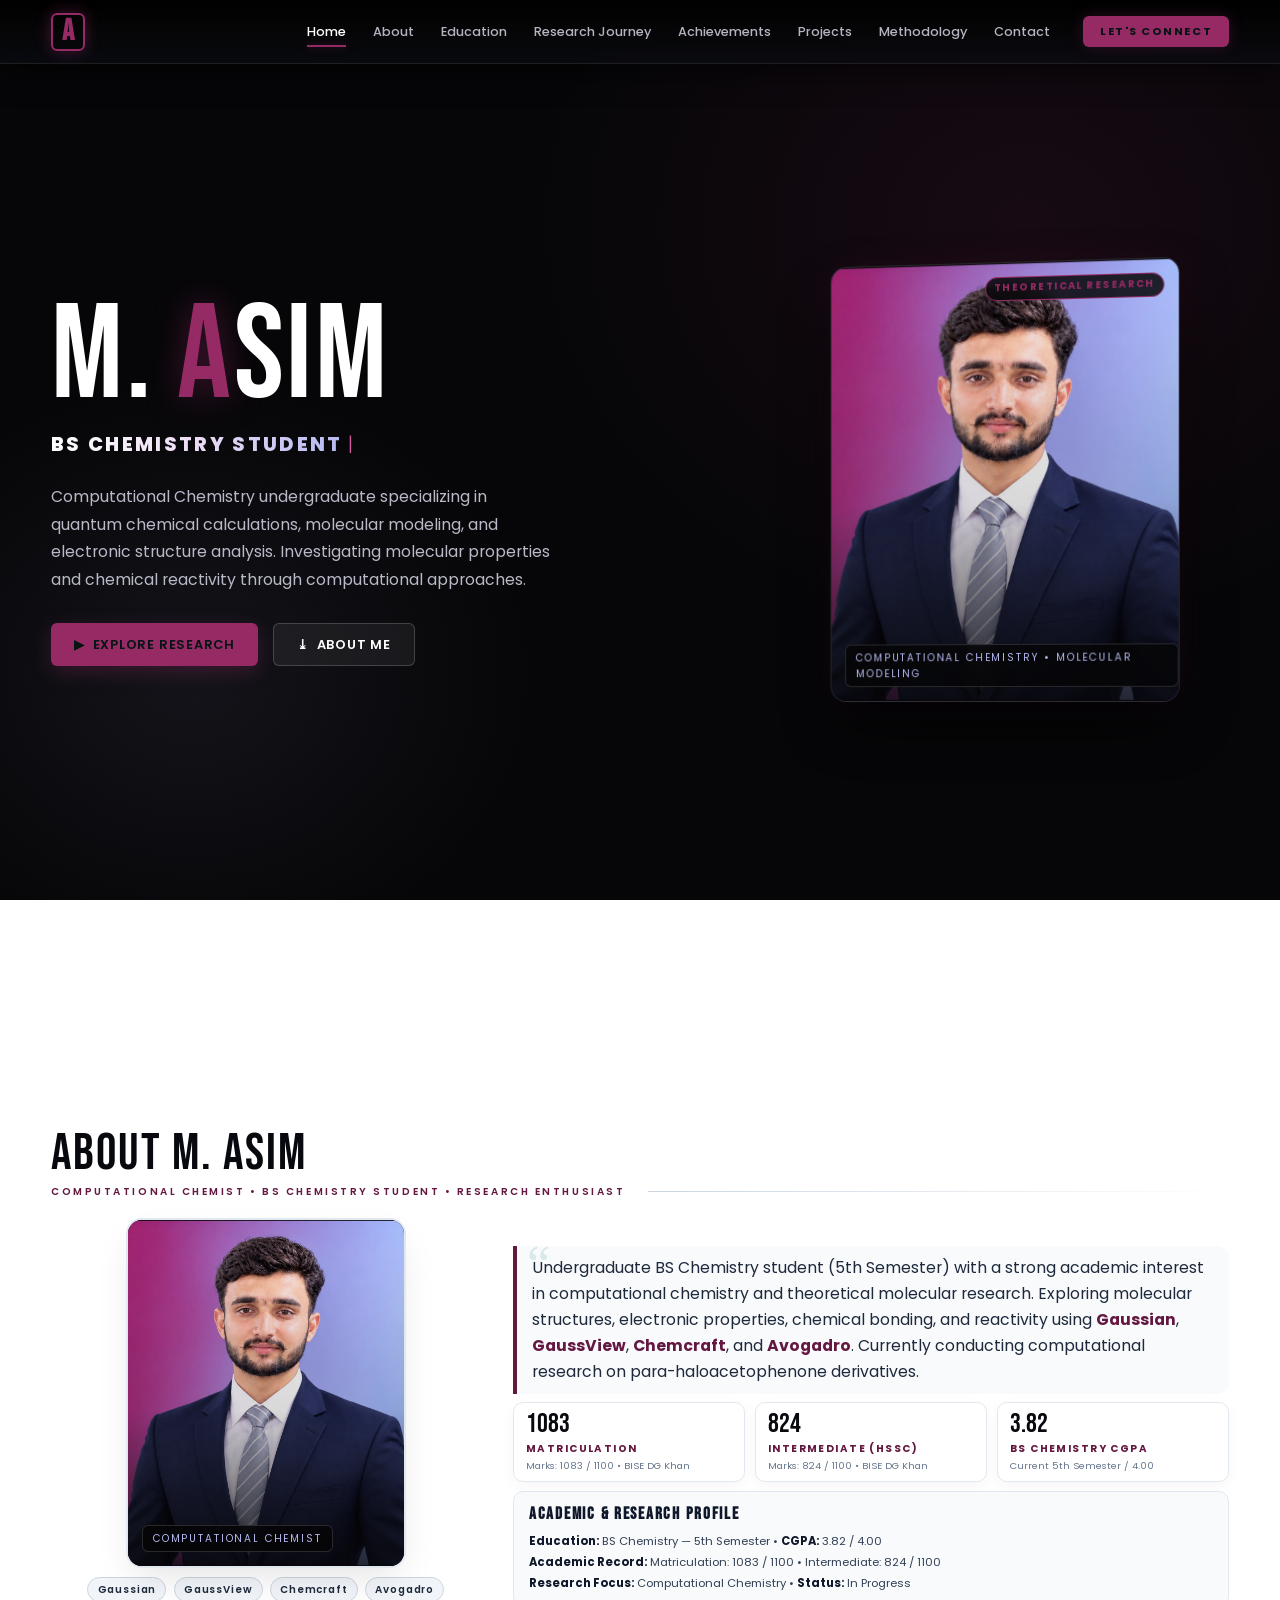
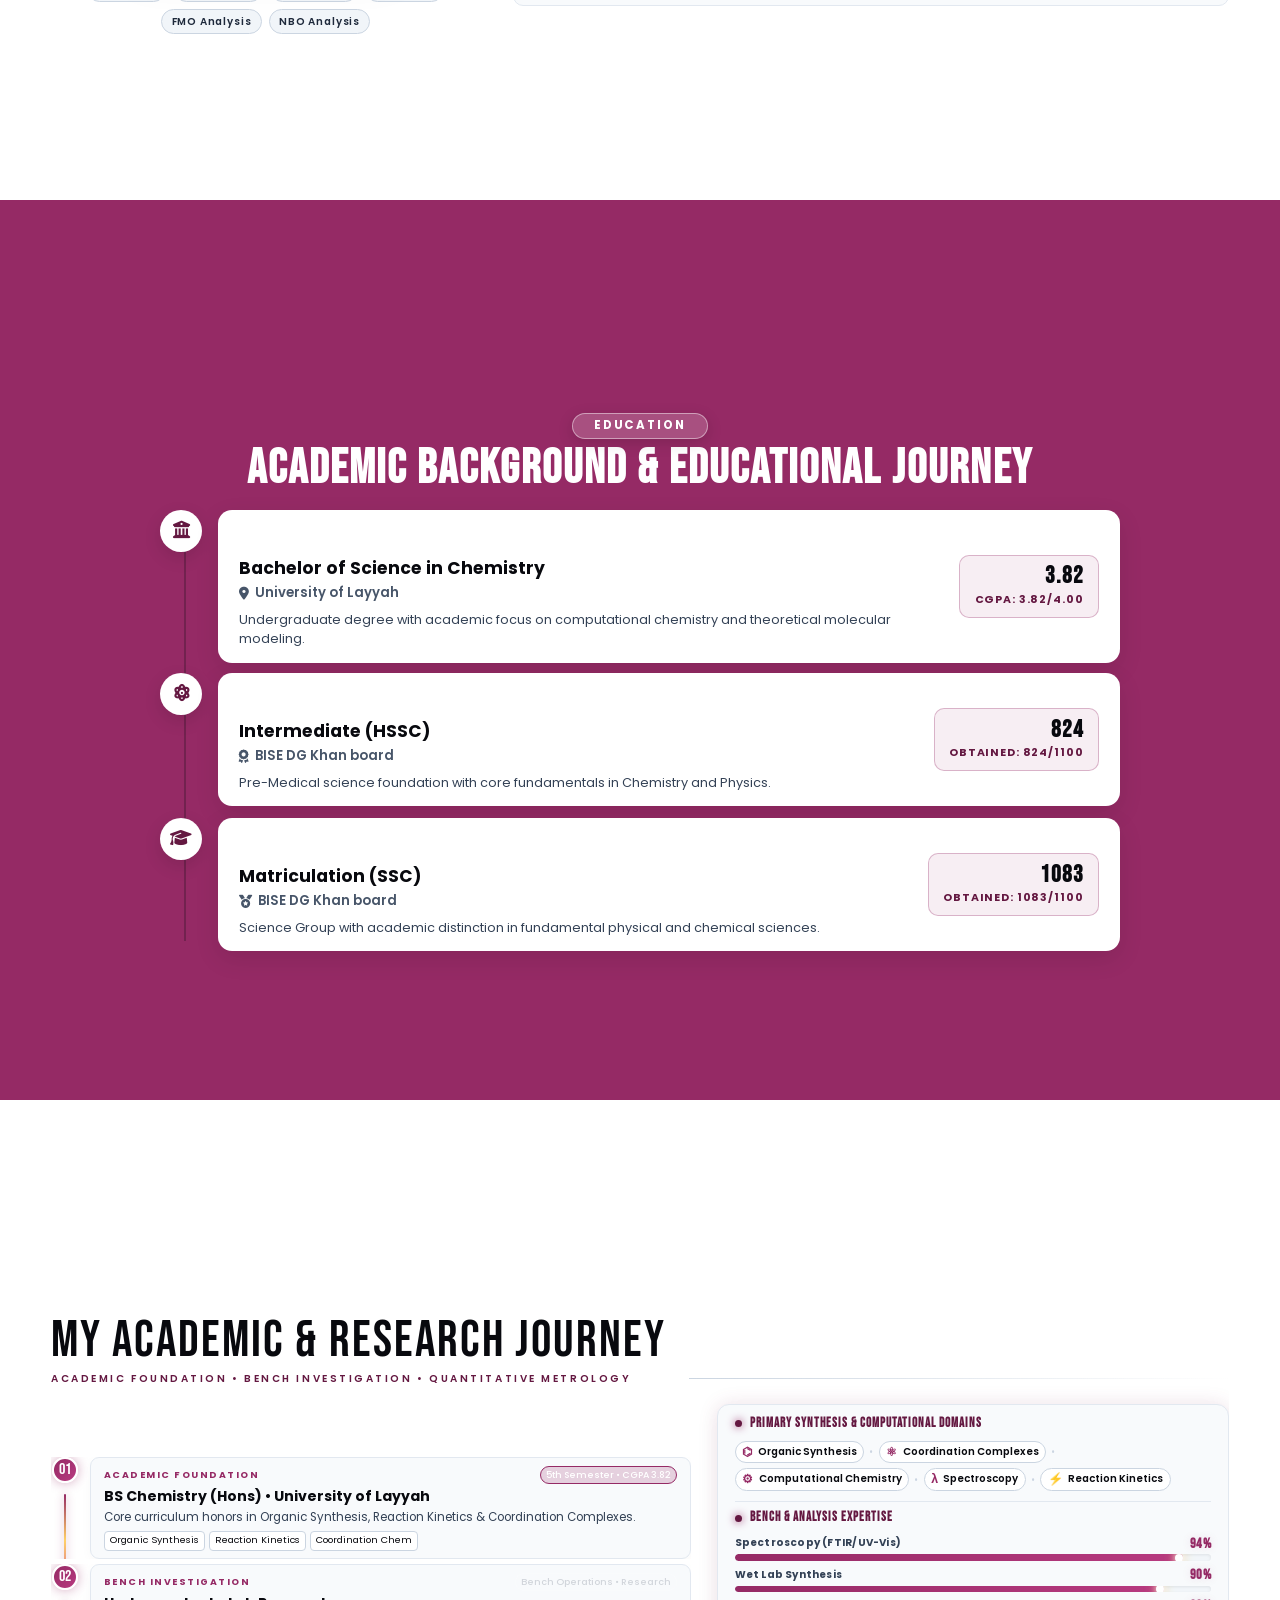
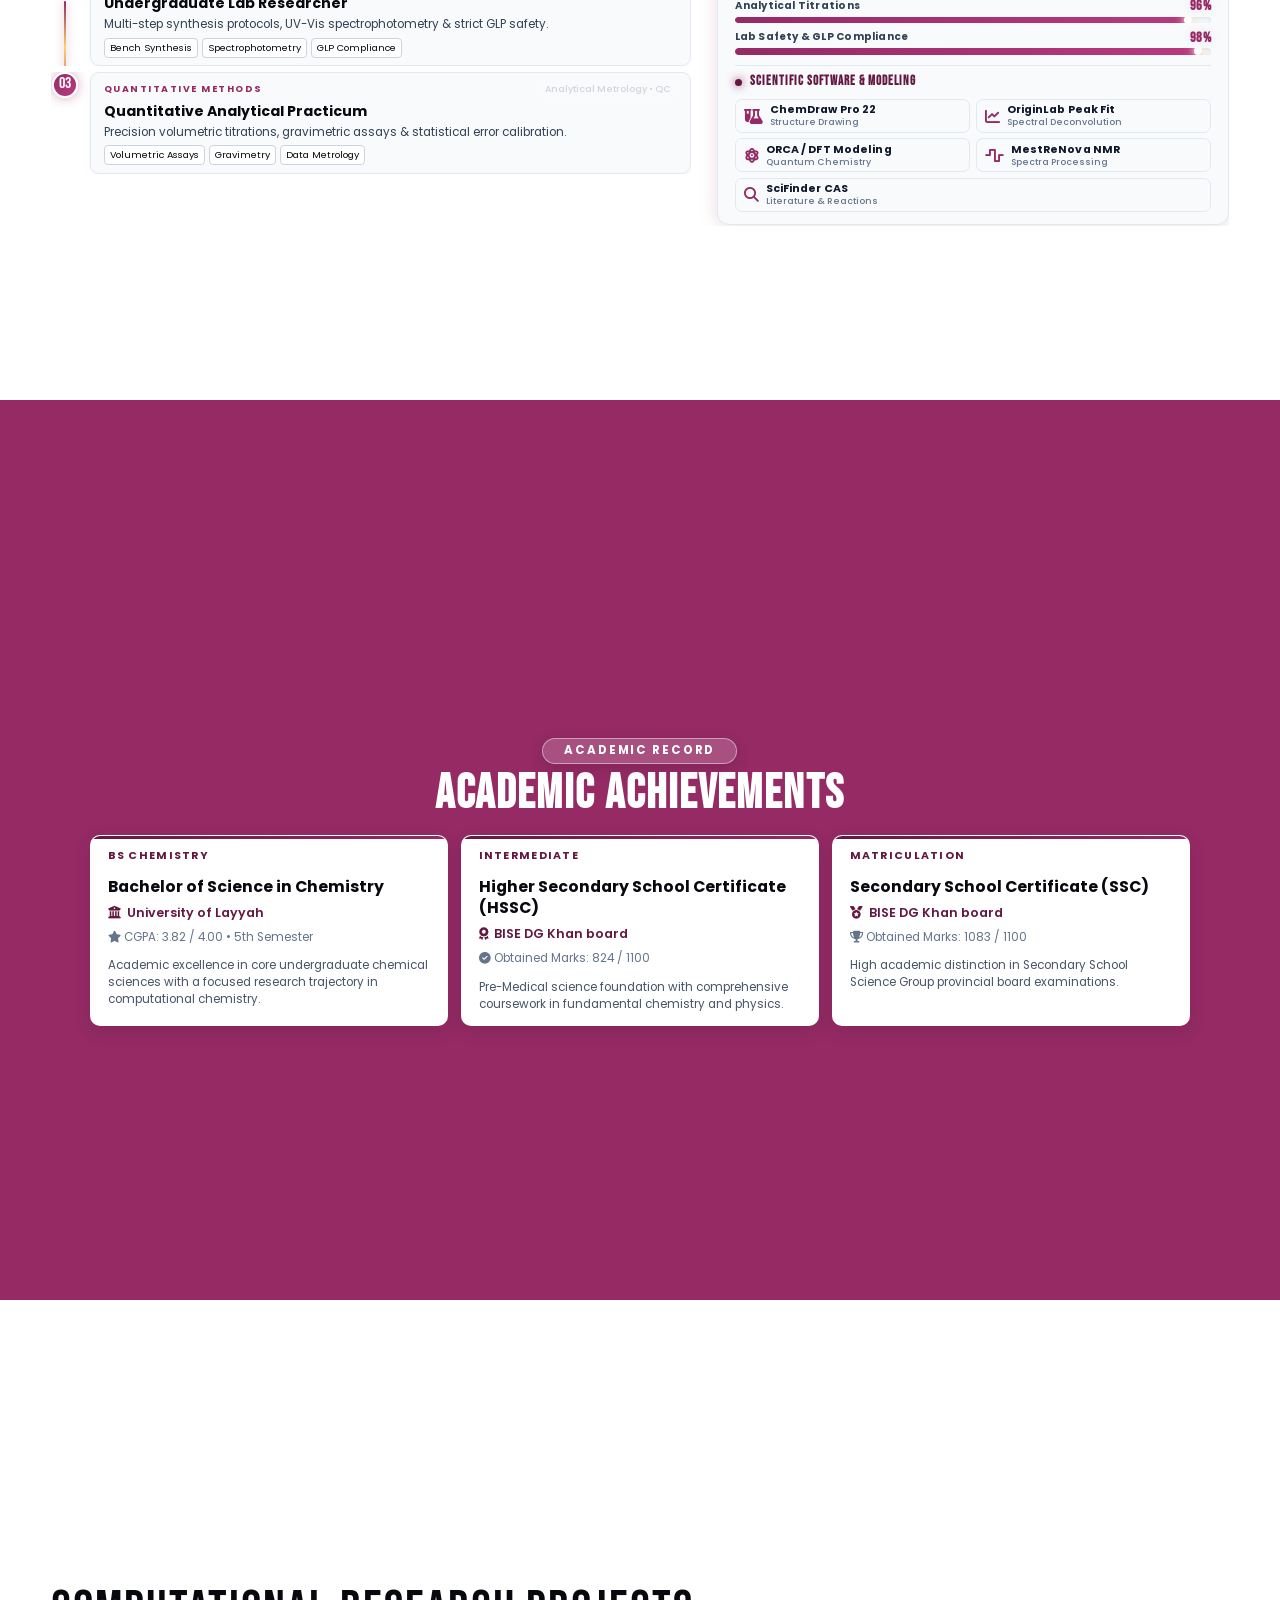
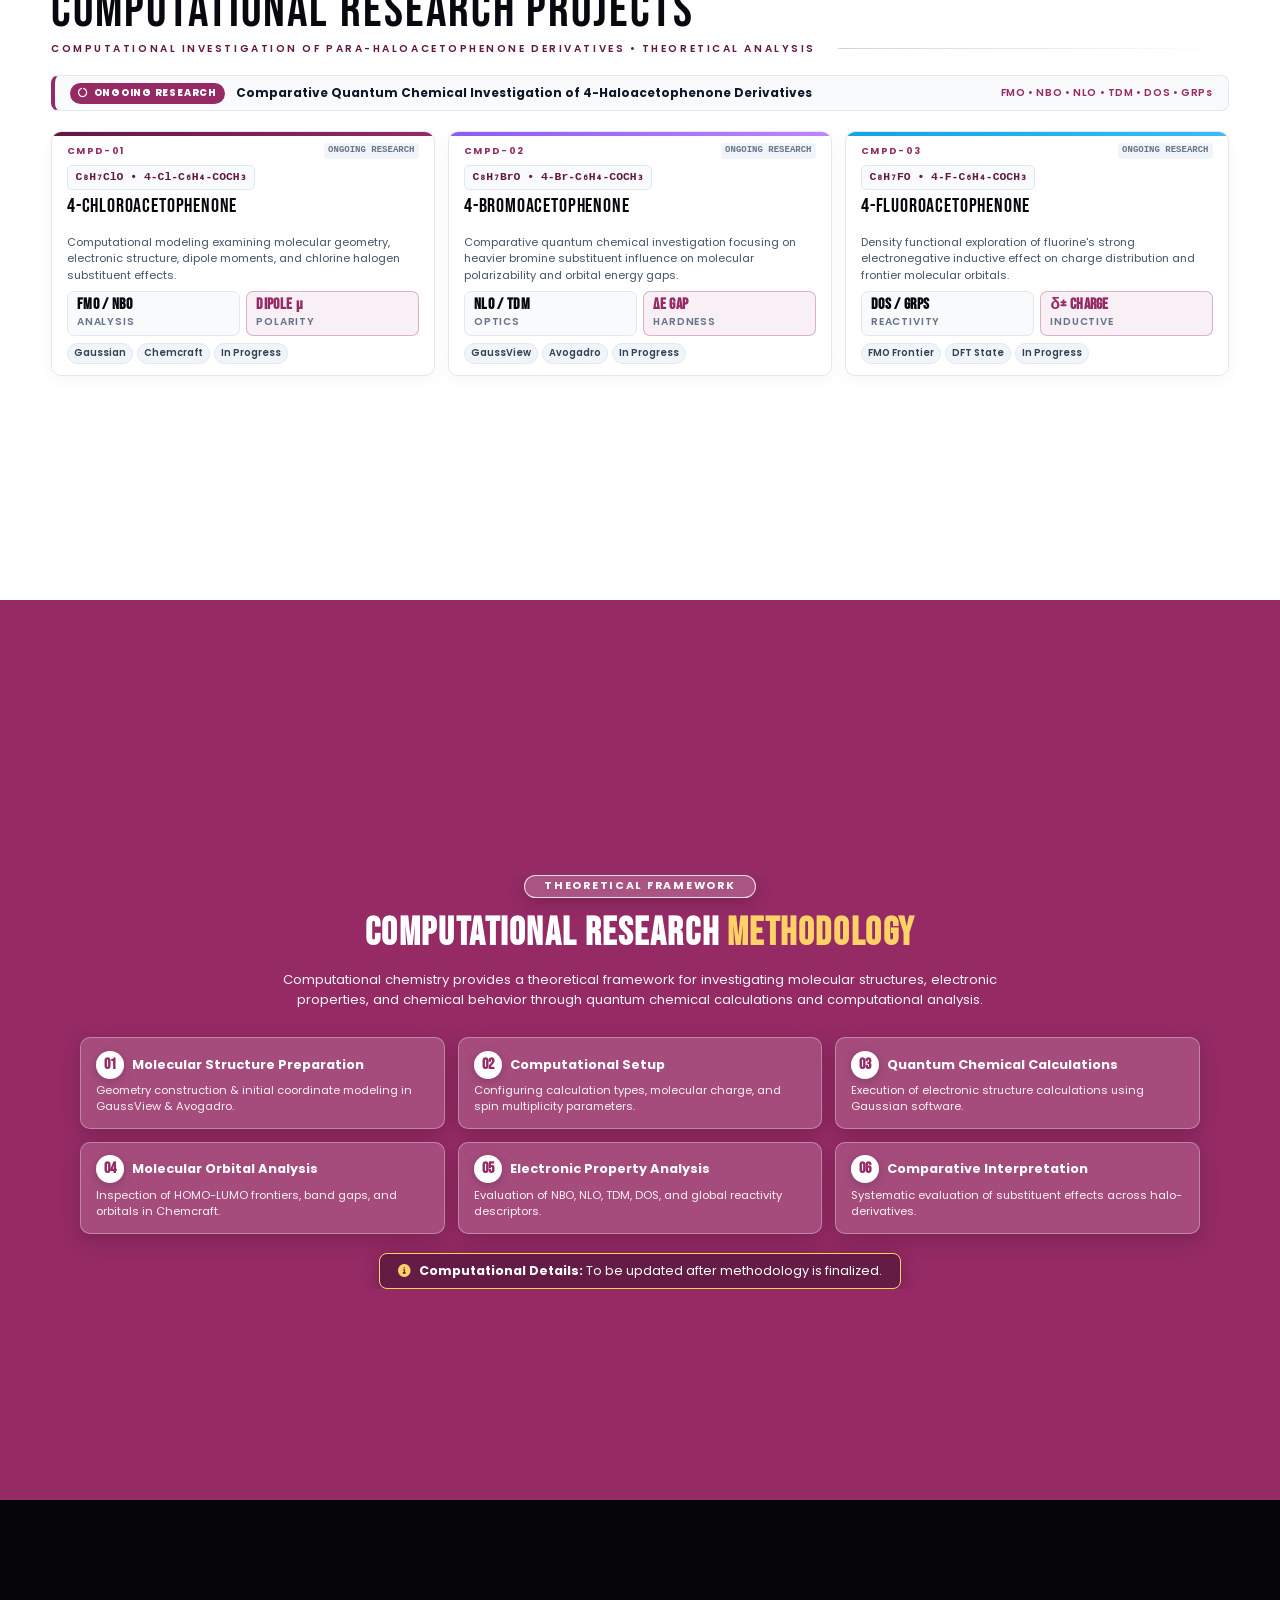
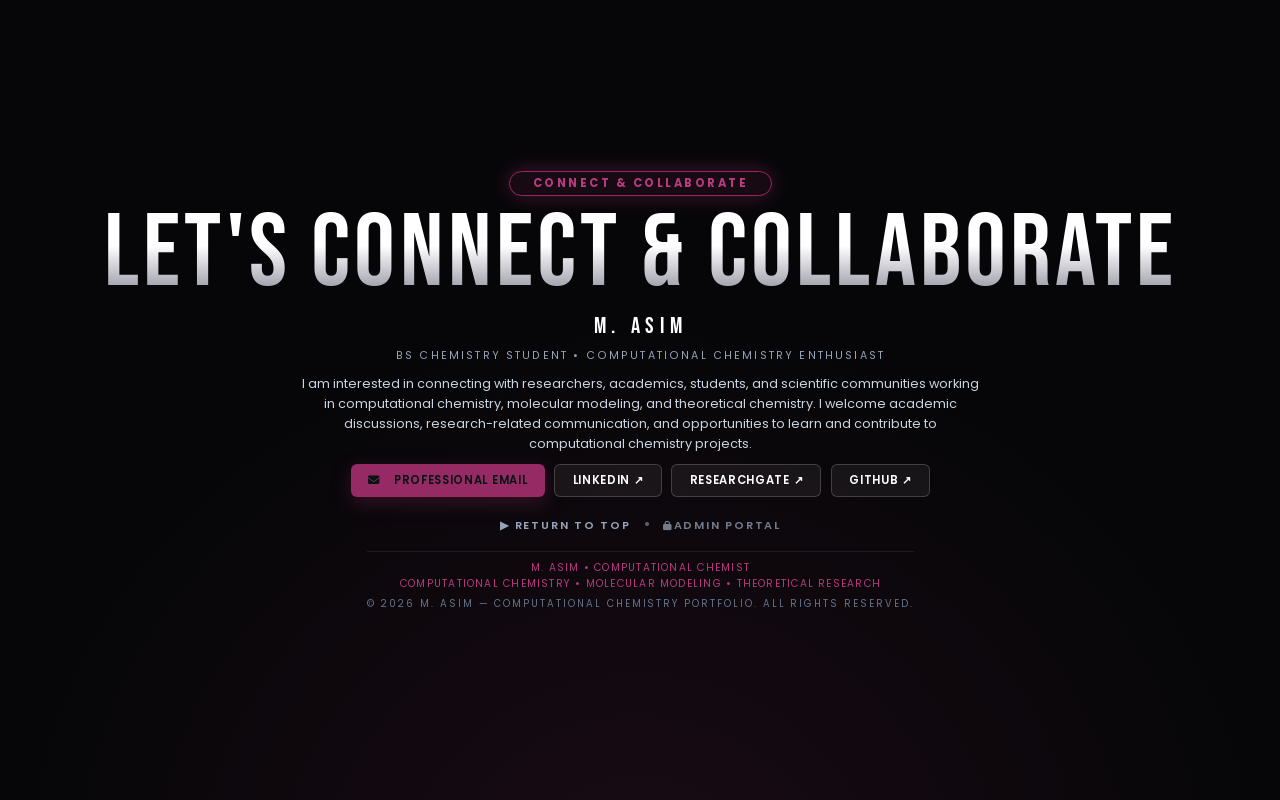
==== index.html @ 74b9a6c6 "Fix CMS theme color persistence, enhance social link previews, and update mobile UI" ====
<!DOCTYPE html>
<html lang="en">
<head>
<meta charset="UTF-8">
<meta name="viewport" content="width=device-width, initial-scale=1.0">
<title>M. ASIM — Computational Chemistry Portfolio</title>

<!-- ══ SEO & SOCIAL LINK PREVIEW (WhatsApp, LinkedIn, Twitter, Facebook) ══ -->
<meta name="description" content="Official portfolio of M. Asim — BS Chemistry Scholar at University of Layyah, specializing in Computational Chemistry, Quantum Chemical Calculations, and Molecular Modeling.">
<meta name="keywords" content="M. Asim, Asim Chemistry, Computational Chemistry, University of Layyah, Gaussian, GaussView, Molecular Modeling, Layyah, Pakistan">
<meta name="author" content="M. Asim">

<!-- ══ OPEN GRAPH (WhatsApp, LinkedIn, Facebook) ══ -->
<meta property="og:type" content="website">
<meta property="og:site_name" content="M. Asim Portfolio">
<meta property="og:title" content="M. ASIM — Computational Chemistry Portfolio">
<meta property="og:description" content="Undergraduate BS Chemistry Scholar (5th Semester • CGPA 3.82) at University of Layyah specializing in computational chemistry, quantum modeling (Gaussian, ORCA, Chemcraft), and molecular electronic structure research.">
<meta property="og:image" content="https://safiullah012.github.io/AsimPortfolio/assets/asim.jpeg">
<meta property="og:image:secure_url" content="https://safiullah012.github.io/AsimPortfolio/assets/asim.jpeg">
<meta property="og:image:type" content="image/jpeg">
<meta property="og:image:width" content="1200">
<meta property="og:image:height" content="1200">
<meta property="og:image:alt" content="M. Asim - Computational Chemist">

<!-- ══ TWITTER / X CARD ══ -->
<meta name="twitter:card" content="summary_large_image">
<meta name="twitter:title" content="M. ASIM — Computational Chemistry Portfolio">
<meta name="twitter:description" content="BS Chemistry Scholar (CGPA 3.82) at University of Layyah specializing in computational chemistry, quantum calculations, and molecular modeling.">
<meta name="twitter:image" content="https://safiullah012.github.io/AsimPortfolio/assets/asim.jpeg">

<!-- ══ FAVICON & ICONS ══ -->
<link rel="icon" type="image/jpeg" href="assets/asim.jpeg">
<link rel="apple-touch-icon" href="assets/asim.jpeg">

<link rel="preconnect" href="https://fonts.googleapis.com">
<link rel="preconnect" href="https://fonts.gstatic.com" crossorigin>
<link href="https://fonts.googleapis.com/css2?family=Bebas+Neue&family=Poppins:wght@300;400;500;600;700;800&display=swap" rel="stylesheet">
<link rel="stylesheet" href="https://cdnjs.cloudflare.com/ajax/libs/font-awesome/6.4.0/css/all.min.css" crossorigin="anonymous" referrerpolicy="no-referrer">
  
  <link rel="stylesheet" href="css/style.css?v=20261107_7">
    <!-- EARLY DYNAMIC THEME ENGINE (Executes immediately before DOM render) -->
  <script>
    (function() {
      try {
        var params = new URLSearchParams(window.location.search);
        var qColor = params.get('color') || params.get('theme');
        var hexColor = null;

        if (qColor) {
          if (!qColor.startsWith('#')) qColor = '#' + qColor;
          hexColor = qColor;
          localStorage.setItem('asim_theme_color', hexColor);
          var raw = localStorage.getItem('asim_portfolio_cms_data');
          var data = raw ? JSON.parse(raw) : {};
          data.theme = data.theme || {};
          data.theme.accentColor = hexColor;
          localStorage.setItem('asim_portfolio_cms_data', JSON.stringify(data));
        } else {
          hexColor = localStorage.getItem('asim_theme_color');
          if (!hexColor) {
            var raw = localStorage.getItem('asim_portfolio_cms_data');
            if (raw) {
              var data = JSON.parse(raw);
              if (data && data.theme && data.theme.accentColor) hexColor = data.theme.accentColor;
            }
          }
          // Background server fetch
          try {
            fetch('/api/theme')
              .then(function(r){ return r.json(); })
              .then(function(d){
                if (d && d.theme_color && d.theme_color !== localStorage.getItem('asim_theme_color')) {
                  localStorage.setItem('asim_theme_color', d.theme_color);
                  location.reload();
                }
              }).catch(function(){});
          } catch(e){}
        }

        if (hexColor && hexColor.startsWith('#')) {
          var clean = hexColor.replace('#', '').trim();
          if (clean.length === 3) clean = clean.split('').map(function(c){return c+c;}).join('');
          if (clean.length === 6) {
            var r = parseInt(clean.substring(0, 2), 16) || 149;
            var g = parseInt(clean.substring(2, 4), 16) || 42;
            var b = parseInt(clean.substring(4, 6), 16) || 101;
            var shade = function(p) {
              var f = (100 + p) / 100;
              var nr = Math.min(255, Math.max(0, Math.round(r * f)));
              var ng = Math.min(255, Math.max(0, Math.round(g * f)));
              var nb = Math.min(255, Math.max(0, Math.round(b * f)));
              return '#' + ((1 << 24) + (nr << 16) + (ng << 8) + nb).toString(16).slice(1);
            };
            var dark = shade(-32);
            var light = shade(25);
            var lighter = shade(48);
            var glow = 'rgba(' + r + ',' + g + ',' + b + ',0.45)';
            var soft = 'rgba(' + r + ',' + g + ',' + b + ',0.12)';
            var subtle = 'rgba(' + r + ',' + g + ',' + b + ',0.22)';
            var border = 'rgba(' + r + ',' + g + ',' + b + ',0.4)';

            document.documentElement.style.setProperty('--teal', hexColor);
            document.documentElement.style.setProperty('--teal-dark', dark);
            document.documentElement.style.setProperty('--teal-light', light);
            document.documentElement.style.setProperty('--teal-lighter', lighter);
            document.documentElement.style.setProperty('--teal-glow', glow);
            document.documentElement.style.setProperty('--teal-soft', soft);
            document.documentElement.style.setProperty('--teal-subtle', subtle);
            document.documentElement.style.setProperty('--section-berry-bg', hexColor);

            var css = ':root{' +
              '--teal:' + hexColor + '!important;' +
              '--teal-dark:' + dark + '!important;' +
              '--teal-light:' + light + '!important;' +
              '--teal-lighter:' + lighter + '!important;' +
              '--teal-glow:' + glow + '!important;' +
              '--teal-soft:' + soft + '!important;' +
              '--teal-subtle:' + subtle + '!important;' +
              '--section-berry-bg:' + hexColor + '!important;' +
              '}' +
              'section#methodology,section#methodology.section-berry{background:' + hexColor + '!important;background-color:' + hexColor + '!important;}' +
              'section#methodology .method-step-num{color:' + hexColor + '!important;background:#ffffff!important;}' +
              'section#methodology .method-card:hover{border-color:#ffffff!important;box-shadow:0 12px 30px rgba(0,0,0,0.3),0 0 20px ' + glow + '!important;}' +
              'section#education.section-green,section#certifications.section-green{background:' + hexColor + '!important;background-color:' + hexColor + '!important;}' +
              '.hero-title em{color:' + hexColor + '!important;text-shadow:0 0 35px ' + glow + '!important;}' +
              '.btn-primary,a.btn-primary{background:' + hexColor + '!important;border-color:' + light + '!important;box-shadow:0 4px 18px ' + glow + '!important;}' +
              '.btn-primary:hover,a.btn-primary:hover{background:' + light + '!important;}' +
              'body::before{background:radial-gradient(circle,' + subtle + ' 0%,transparent 70%)!important;}' +
              '#resume .t-node{background:linear-gradient(135deg,' + hexColor + ' 0%,' + light + ' 100%)!important;}' +
              '#resume .t-line{background:linear-gradient(180deg,' + hexColor + ' 0%,#ffd166 30%,' + lighter + ' 60%,' + hexColor + ' 100%)!important;box-shadow:0 0 8px ' + glow + '!important;}' +
              '#resume .timeline-card.journey-item:hover .t-body{border-color:' + hexColor + '!important;box-shadow:0 8px 24px ' + soft + ',-4px 0 0 0 ' + hexColor + '!important;}' +
              '#resume .journey-item .t-header .t-badge.active{background:' + hexColor + '!important;color:#fff!important;}' +
              '.card-accent-bar.c-teal{background:' + hexColor + '!important;}' +
              '.dossier-card:hover{border-color:' + border + '!important;box-shadow:0 16px 36px -6px ' + glow + '!important;}' +
              '.portrait-card{border-color:' + border + '!important;box-shadow:0 25px 60px -15px #000,0 0 35px ' + glow + '!important;}' +
              '.hero-art:hover .portrait-card,.portrait-card:hover{border-color:' + hexColor + '!important;box-shadow:0 30px 70px -15px #000,0 0 50px ' + glow + '!important;}' +
              '.status-chip{border-color:' + hexColor + '!important;color:' + light + '!important;box-shadow:0 0 15px ' + soft + '!important;}' +
              'footer#contact .footer-tagline{color:' + light + '!important;}' +
              'footer#contact .tbc-tag,footer#contact .pill-contact{color:' + light + '!important;border:1.5px solid ' + hexColor + '!important;background:' + soft + '!important;box-shadow:0 0 20px ' + glow + '!important;}';

            var styleEl = document.createElement('style');
            styleEl.id = 'early-theme-accent-style';
            styleEl.textContent = css;
            document.head.appendChild(styleEl);
          }
        }
      } catch(e) {}
    })();
  </script>
</head>
<body>

  <!-- ================= NAVBAR ================= -->
  <nav class="nav">
    <div class="nav-container">
      <a href="#home" class="m-logo" aria-label="M. Asim Home">A</a>
      <div class="nav-right">
        <div class="links" id="navLinks">
          <a href="#home" class="active">Home</a>
          <a href="#about">About</a>
          <a href="#education">Education</a>
          <a href="#resume">Research Journey</a>
          <a href="#certifications">Achievements</a>
          <a href="#originals">Projects</a>
          <a href="#methodology">Methodology</a>
          <a href="#contact">Contact</a>
        </div>
        <a class="cta" href="#contact">LET'S CONNECT</a>
      </div>
      <button class="burger" id="burger" aria-label="Toggle Navigation">
        <span></span><span></span><span></span>
      </button>
    </div>
  </nav>

  <!-- ================= SCREEN 1: HERO (BLACK) ================= -->
  <header id="home" class="hero section-black">
    <div class="container">
      <div class="hero-grid">
        <div class="hero-content motion-reveal">
          <h1 class="hero-title">M. <em>A</em>SIM</h1>
          <p class="hero-tag"><span class="typewriter-text" id="typewriterText">COMPUTATIONAL CHEMIST</span><span class="typewriter-cursor">|</span></p>
          <p class="hero-desc">
            Computational Chemistry undergraduate specializing in quantum chemical calculations, molecular modeling, and electronic structure analysis. Investigating molecular properties and chemical reactivity through computational approaches.
          </p>
          <div class="hero-actions">
            <a class="btn btn-primary" href="#originals">&#9654;&nbsp;&nbsp;Explore Research</a>
            <a class="btn btn-ghost" href="#about">&#10515;&nbsp;&nbsp;About Me</a>
          </div>
        </div>
        <div class="hero-art motion-reveal motion-stagger-2">
          <div class="portrait-card">
            <img src="assets/asim.jpeg" alt="M. Asim - Computational Chemist" class="portrait-img">
            <div class="portrait-overlay"></div>
            <span class="status-chip">THEORETICAL RESEARCH</span>
            <span class="badge">COMPUTATIONAL CHEMISTRY &bull; MOLECULAR MODELING</span>
          </div>
        </div>
      </div>
    </div>
  </header>

  <!-- ================= SCREEN 2: ABOUT ME & ACADEMIC PROFILE (WHITE) ================= -->
  <section id="about" class="section-white">
    <div class="container">
      <div class="sec-head motion-reveal">
        <div>
          <h2>About M. Asim</h2>
          <p class="sec-subtitle">COMPUTATIONAL CHEMIST &bull; BS CHEMISTRY STUDENT &bull; RESEARCH ENTHUSIAST</p>
        </div>
        <span class="rule"></span>
      </div>
      <div class="about-grid">
        <div class="about-visual motion-reveal">
          <div class="portrait-card">
            <img src="assets/asim.jpeg" alt="M. Asim - Computational Chemist" class="portrait-img">
            <div class="portrait-overlay"></div>
            <span class="badge">COMPUTATIONAL CHEMIST</span>
          </div>
          <div class="specialization-pills">
            <span class="spec-pill">Gaussian</span>
            <span class="spec-pill">GaussView</span>
            <span class="spec-pill">Chemcraft</span>
            <span class="spec-pill">Avogadro</span>
            <span class="spec-pill">FMO Analysis</span>
            <span class="spec-pill">NBO Analysis</span>
          </div>
        </div>
        <div class="about-info motion-reveal motion-stagger-1">
          <div class="quote-card">
            <span class="quote-mark">&ldquo;</span>
            <p class="quote">
              Undergraduate BS Chemistry student (5th Semester) with a strong academic interest in computational chemistry and theoretical molecular research. Exploring molecular structures, electronic properties, chemical bonding, and reactivity using <b>Gaussian</b>, <b>GaussView</b>, <b>Chemcraft</b>, and <b>Avogadro</b>. Currently conducting computational research on para-haloacetophenone derivatives.
            </p>
          </div>
          <div class="about-facts">
            <div class="fact">
              <b data-target="1083" data-suffix="">1083</b>
              <span>MATRICULATION</span>
              <small>Marks: 1083 / 1100 &bull; BISE DG Khan</small>
            </div>
            <div class="fact">
              <b data-target="824" data-suffix="">824</b>
              <span>INTERMEDIATE (HSSC)</span>
              <small>Marks: 824 / 1100 &bull; BISE DG Khan</small>
            </div>
            <div class="fact">
              <b>3.82</b>
              <span>BS CHEMISTRY CGPA</span>
              <small>Current 5th Semester / 4.00</small>
            </div>
          </div>
          <div class="about-highlight-box">
            <h4>ACADEMIC &amp; RESEARCH PROFILE</h4>
            <div class="profile-points">
              <div class="pt"><strong>Education:</strong> BS Chemistry &mdash; 5th Semester &bull; <strong>CGPA:</strong> 3.82 / 4.00</div>
              <div class="pt"><strong>Academic Record:</strong> Matriculation: 1083 / 1100 &bull; Intermediate: 824 / 1100</div>
              <div class="pt"><strong>Research Focus:</strong> Computational Chemistry &bull; <strong>Status:</strong> In Progress</div>
            </div>
          </div>
        </div>
      </div>
    </div>
  </section>

  <!-- ================= SCREEN 3: EDUCATION (GREEN/BERRY) ================= -->
  <section class="section-green" id="education" aria-label="Education">
    <div class="container">
      <div class="text-center motion-reveal">
        <div class="pill" aria-hidden="true">Education</div>
        <h2 class="section-title">Academic Background &amp; Educational <span style="color: #ffffff;">Journey</span></h2>
      </div>
      <ol class="timeline" aria-label="Education timeline">
        <!-- Degree 1: BS Chemistry -->
        <li class="timeline-item motion-reveal motion-stagger-1">
          <div class="timeline-icon" aria-hidden="true">
            <i class="fas fa-university"></i>
          </div>
          <div class="timeline-card">
            <div class="timeline-info">
              <span class="timeline-year">Currently Studying &mdash; 5th Semester</span>
              <h3>Bachelor of Science in Chemistry</h3>
              <div class="institute"><i class="fas fa-map-marker-alt"></i> University of Layyah</div>
              <div class="desc">Undergraduate degree with academic focus on computational chemistry and theoretical molecular modeling.</div>
            </div>
            <div class="timeline-score" aria-label="CGPA: 3.82 / 4.00">
              <div class="num">3.82</div>
              <div class="label">CGPA: 3.82/4.00</div>
            </div>
          </div>
        </li>

        <!-- Degree 2: Intermediate (HSSC) -->
        <li class="timeline-item motion-reveal motion-stagger-2">
          <div class="timeline-icon" aria-hidden="true">
            <i class="fas fa-atom"></i>
          </div>
          <div class="timeline-card">
            <div class="timeline-info">
              <span class="timeline-year">Higher Secondary School Certificate (HSSC)</span>
              <h3>Intermediate (HSSC)</h3>
              <div class="institute"><i class="fas fa-award"></i> BISE DG Khan board</div>
              <div class="desc">Pre-Medical science foundation with core fundamentals in Chemistry and Physics.</div>
            </div>
            <div class="timeline-score" aria-label="Score: 824 / 1100">
              <div class="num">824</div>
              <div class="label">Obtained: 824/1100</div>
            </div>
          </div>
        </li>

        <!-- Degree 3: Matriculation (SSC) -->
        <li class="timeline-item motion-reveal motion-stagger-3">
          <div class="timeline-icon" aria-hidden="true">
            <i class="fas fa-graduation-cap"></i>
          </div>
          <div class="timeline-card">
            <div class="timeline-info">
              <span class="timeline-year">Secondary School Certificate (SSC)</span>
              <h3>Matriculation (SSC)</h3>
              <div class="institute"><i class="fas fa-medal"></i> BISE DG Khan board</div>
              <div class="desc">Science Group with academic distinction in fundamental physical and chemical sciences.</div>
            </div>
            <div class="timeline-score" aria-label="Score: 1083 / 1100">
              <div class="num">1083</div>
              <div class="label">Obtained: 1083/1100</div>
            </div>
          </div>
        </li>
      </ol>
    </div>
  </section>

  <!-- ================= SCREEN 4: STORY & RESEARCH JOURNEY (WHITE) ================= -->
  <section id="resume" class="section-white">
    <div class="container">
      <div class="sec-head motion-reveal">
        <div>
          <h2>My Academic &amp; Research Journey</h2>
          <p class="sec-subtitle">ACADEMIC FOUNDATION &bull; BENCH INVESTIGATION &bull; QUANTITATIVE METROLOGY</p>
        </div>
        <span class="rule"></span>
      </div>
      <div class="story-grid">
        <!-- LEFT: 3 CLEAN TIMELINE MILESTONES (ORDER: 1 ON MOBILE / FIRST ON DESKTOP) -->
        <div class="timeline-pipeline motion-reveal motion-stagger-1">
          <!-- MILESTONE 1 -->
          <div class="timeline-card journey-item">
            <div class="t-spine">
              <span class="t-node">01</span>
              <span class="t-line"></span>
            </div>
            <div class="t-body">
              <div class="t-header">
                <span class="t-category">ACADEMIC FOUNDATION</span>
                <span class="t-badge active">5th Semester &bull; CGPA 3.82</span>
              </div>
              <h3 class="t-title">BS Chemistry (Hons) &bull; University of Layyah</h3>
              <p class="t-desc">
                Core curriculum honors in Organic Synthesis, Reaction Kinetics &amp; Coordination Complexes.
              </p>
              <div class="t-tags">
                <span class="t-tag">Organic Synthesis</span>
                <span class="t-tag">Reaction Kinetics</span>
                <span class="t-tag">Coordination Chem</span>
              </div>
            </div>
          </div>

          <!-- MILESTONE 2 -->
          <div class="timeline-card journey-item">
            <div class="t-spine">
              <span class="t-node">02</span>
              <span class="t-line"></span>
            </div>
            <div class="t-body">
              <div class="t-header">
                <span class="t-category">BENCH INVESTIGATION</span>
                <span class="t-badge">Bench Operations &bull; Research</span>
              </div>
              <h3 class="t-title">Undergraduate Lab Researcher</h3>
              <p class="t-desc">
                Multi-step synthesis protocols, UV-Vis spectrophotometry &amp; strict GLP safety.
              </p>
              <div class="t-tags">
                <span class="t-tag">Bench Synthesis</span>
                <span class="t-tag">Spectrophotometry</span>
                <span class="t-tag">GLP Compliance</span>
              </div>
            </div>
          </div>

          <!-- MILESTONE 3 -->
          <div class="timeline-card journey-item">
            <div class="t-spine">
              <span class="t-node">03</span>
            </div>
            <div class="t-body">
              <div class="t-header">
                <span class="t-category">QUANTITATIVE METHODS</span>
                <span class="t-badge">Analytical Metrology &bull; QC</span>
              </div>
              <h3 class="t-title">Quantitative Analytical Practicum</h3>
              <p class="t-desc">
                Precision volumetric titrations, gravimetric assays &amp; statistical error calibration.
              </p>
              <div class="t-tags">
                <span class="t-tag">Volumetric Assays</span>
                <span class="t-tag">Gravimetry</span>
                <span class="t-tag">Data Metrology</span>
              </div>
            </div>
          </div>
        </div>

        <!-- RIGHT: STREAMLINED ANALYTICS CARD (ORDER: 2 ON MOBILE / NEECHY) -->
        <div class="unified-analytics-card motion-reveal motion-stagger-2" id="interests">
          <!-- SECTION 1: PRIMARY SYNTHESIS & COMPUTATIONAL DOMAINS -->
          <div class="card-section">
            <div class="card-section-head">
              <span class="sec-dot"></span>
              <h4>PRIMARY SYNTHESIS &amp; COMPUTATIONAL DOMAINS</h4>
            </div>
            <div class="domain-badges-row">
              <div class="d-pill"><span class="d-ico">&#x232C;</span><span>Organic Synthesis</span></div>
              <div class="d-ico-sep">&bull;</div>
              <div class="d-pill"><span class="d-ico">&#x269B;</span><span>Coordination Complexes</span></div>
              <div class="d-ico-sep">&bull;</div>
              <div class="d-pill"><span class="d-ico">&#x2699;</span><span>Computational Chemistry</span></div>
              <div class="d-ico-sep">&bull;</div>
              <div class="d-pill"><span class="d-ico">&lambda;</span><span>Spectroscopy</span></div>
              <div class="d-ico-sep">&bull;</div>
              <div class="d-pill"><span class="d-ico">&#x26A1;</span><span>Reaction Kinetics</span></div>
            </div>
          </div>

          <div class="card-inner-rule"></div>

          <!-- SECTION 2: BENCH & ANALYSIS EXPERTISE (VIBRANT GLOWING METERS) -->
          <div class="card-section">
            <div class="card-section-head">
              <span class="sec-dot"></span>
              <h4>BENCH &amp; ANALYSIS EXPERTISE</h4>
            </div>
            <div class="expertise-meters">
              <div class="meter-item">
                <div class="meter-info">
                  <span class="meter-name">Spectroscopy (FTIR/UV-Vis)</span>
                  <span class="meter-val">94%</span>
                </div>
                <div class="meter-track">
                  <div class="meter-fill" style="width: 94%;">
                    <span class="meter-flare"></span>
                  </div>
                </div>
              </div>
              <div class="meter-item">
                <div class="meter-info">
                  <span class="meter-name">Wet Lab Synthesis</span>
                  <span class="meter-val">90%</span>
                </div>
                <div class="meter-track">
                  <div class="meter-fill" style="width: 90%;">
                    <span class="meter-flare"></span>
                  </div>
                </div>
              </div>
              <div class="meter-item">
                <div class="meter-info">
                  <span class="meter-name">Analytical Titrations</span>
                  <span class="meter-val">96%</span>
                </div>
                <div class="meter-track">
                  <div class="meter-fill" style="width: 96%;">
                    <span class="meter-flare"></span>
                  </div>
                </div>
              </div>
              <div class="meter-item">
                <div class="meter-info">
                  <span class="meter-name">Lab Safety &amp; GLP Compliance</span>
                  <span class="meter-val">98%</span>
                </div>
                <div class="meter-track">
                  <div class="meter-fill" style="width: 98%;">
                    <span class="meter-flare"></span>
                  </div>
                </div>
              </div>
            </div>
          </div>

          <div class="card-inner-rule"></div>

          <!-- SECTION 3: SCIENTIFIC SOFTWARE & MODELING -->
          <div class="card-section">
            <div class="card-section-head">
              <span class="sec-dot"></span>
              <h4>SCIENTIFIC SOFTWARE &amp; MODELING</h4>
            </div>
            <div class="software-grid-wrap">
              <div class="sw-chip">
                <i class="fas fa-flask-vial sw-ico"></i>
                <div class="sw-details">
                  <strong>ChemDraw Pro 22</strong>
                  <small>Structure Drawing</small>
                </div>
              </div>
              <div class="sw-chip">
                <i class="fas fa-chart-line sw-ico"></i>
                <div class="sw-details">
                  <strong>OriginLab Peak Fit</strong>
                  <small>Spectral Deconvolution</small>
                </div>
              </div>
              <div class="sw-chip">
                <i class="fas fa-atom sw-ico"></i>
                <div class="sw-details">
                  <strong>ORCA / DFT Modeling</strong>
                  <small>Quantum Chemistry</small>
                </div>
              </div>
              <div class="sw-chip">
                <i class="fas fa-wave-square sw-ico"></i>
                <div class="sw-details">
                  <strong>MestReNova NMR</strong>
                  <small>Spectra Processing</small>
                </div>
              </div>
              <div class="sw-chip">
                <i class="fas fa-search sw-ico"></i>
                <div class="sw-details">
                  <strong>SciFinder CAS</strong>
                  <small>Literature &amp; Reactions</small>
                </div>
              </div>
            </div>
          </div>
        </div>
      </div>
    </div>
  </section>

  <!-- ================= SCREEN 5: ACADEMIC ACHIEVEMENTS (GREEN/BERRY) ================= -->
  <section class="section-green" id="certifications" aria-label="Academic Achievements">
    <div class="container">
      <div class="text-center motion-reveal">
        <div class="pill" aria-hidden="true">Academic Record</div>
        <h2 class="section-title">Academic <span style="color: #ffffff;">Achievements</span></h2>
      </div>
      <div class="certs-grid">
        <!-- Achievement 1 -->
        <article class="cert-card motion-reveal motion-stagger-1">
          <div class="cert-body">
            <div class="cert-badge-row">
              <span class="cert-id-tag">BS CHEMISTRY</span>
            </div>
            <h3>Bachelor of Science in Chemistry</h3>
            <p class="cert-issuer"><i class="fas fa-university"></i> University of Layyah</p>
            <p class="cert-date"><i class="fas fa-star"></i> CGPA: 3.82 / 4.00 &bull; 5th Semester</p>
            <p style="font-size: 0.78rem; color: #475569; margin-top: 0.4rem; line-height: 1.45;">Academic excellence in core undergraduate chemical sciences with a focused research trajectory in computational chemistry.</p>
          </div>
        </article>

        <!-- Achievement 2 -->
        <article class="cert-card motion-reveal motion-stagger-2">
          <div class="cert-body">
            <div class="cert-badge-row">
              <span class="cert-id-tag">INTERMEDIATE</span>
            </div>
            <h3>Higher Secondary School Certificate (HSSC)</h3>
            <p class="cert-issuer"><i class="fas fa-award"></i> BISE DG Khan board</p>
            <p class="cert-date"><i class="fas fa-check-circle"></i> Obtained Marks: 824 / 1100</p>
            <p style="font-size: 0.78rem; color: #475569; margin-top: 0.4rem; line-height: 1.45;">Pre-Medical science foundation with comprehensive coursework in fundamental chemistry and physics.</p>
          </div>
        </article>

        <!-- Achievement 3 -->
        <article class="cert-card motion-reveal motion-stagger-3">
          <div class="cert-body">
            <div class="cert-badge-row">
              <span class="cert-id-tag">MATRICULATION</span>
            </div>
            <h3>Secondary School Certificate (SSC)</h3>
            <p class="cert-issuer"><i class="fas fa-medal"></i> BISE DG Khan board</p>
            <p class="cert-date"><i class="fas fa-trophy"></i> Obtained Marks: 1083 / 1100</p>
            <p style="font-size: 0.78rem; color: #475569; margin-top: 0.4rem; line-height: 1.45;">High academic distinction in Secondary School Science Group provincial board examinations.</p>
          </div>
        </article>
      </div>
    </div>
  </section>

  <!-- ================= SCREEN 6: RESEARCH PROJECTS (WHITE - CLEAN 3-CARD SHOWCASE) ================= -->
  <section id="originals" class="section-white">
    <div class="container">
      <div class="sec-head motion-reveal">
        <div>
          <h2>Computational Research Projects</h2>
          <p class="sec-subtitle">COMPUTATIONAL INVESTIGATION OF PARA-HALOACETOPHENONE DERIVATIVES &bull; THEORETICAL ANALYSIS</p>
        </div>
        <span class="rule"></span>
      </div>

      <!-- Executive Scope Pill Strip -->
      <div class="project-scope-bar motion-reveal">
        <span class="scope-status"><i class="fas fa-circle-notch fa-spin"></i> ONGOING RESEARCH</span>
        <span class="scope-title">Comparative Quantum Chemical Investigation of 4-Haloacetophenone Derivatives</span>
        <span class="scope-tags">FMO &bull; NBO &bull; NLO &bull; TDM &bull; DOS &bull; GRPs</span>
      </div>

      <!-- 3 Balanced Compound Cards (Dossier Format) -->
      <div class="dossier-grid-3">
        <!-- Compound 1: 4-Chloroacetophenone -->
        <article class="dossier-card motion-reveal motion-stagger-1">
          <div class="card-accent-bar c-teal"></div>
          <div class="dossier-top">
            <div class="dossier-meta">
              <span class="dossier-tag">CMPD-01</span>
              <span class="dossier-id">ONGOING RESEARCH</span>
            </div>
            <div class="formula-tag">C&#8328;H&#8327;ClO &bull; 4-Cl-C&#8326;H&#8324;-COCH&#8323;</div>
            <h3>4-CHLOROACETOPHENONE</h3>
          </div>
          <p class="dossier-snippet">
            Computational modeling examining molecular geometry, electronic structure, dipole moments, and chlorine halogen substituent effects.
          </p>
          <div class="dossier-benchmarks">
            <div class="bm-box"><b>FMO / NBO</b><span>Analysis</span></div>
            <div class="bm-box highlight"><b>Dipole &mu;</b><span>Polarity</span></div>
          </div>
          <div class="dossier-footer">
            <span class="d-chip">Gaussian</span>
            <span class="d-chip">Chemcraft</span>
            <span class="d-chip">In Progress</span>
          </div>
        </article>

        <!-- Compound 2: 4-Bromoacetophenone -->
        <article class="dossier-card motion-reveal motion-stagger-2">
          <div class="card-accent-bar c-purple"></div>
          <div class="dossier-top">
            <div class="dossier-meta">
              <span class="dossier-tag">CMPD-02</span>
              <span class="dossier-id">ONGOING RESEARCH</span>
            </div>
            <div class="formula-tag">C&#8328;H&#8327;BrO &bull; 4-Br-C&#8326;H&#8324;-COCH&#8323;</div>
            <h3>4-BROMOACETOPHENONE</h3>
          </div>
          <p class="dossier-snippet">
            Comparative quantum chemical investigation focusing on heavier bromine substituent influence on molecular polarizability and orbital energy gaps.
          </p>
          <div class="dossier-benchmarks">
            <div class="bm-box"><b>NLO / TDM</b><span>Optics</span></div>
            <div class="bm-box highlight"><b>&Delta;E Gap</b><span>Hardness</span></div>
          </div>
          <div class="dossier-footer">
            <span class="d-chip">GaussView</span>
            <span class="d-chip">Avogadro</span>
            <span class="d-chip">In Progress</span>
          </div>
        </article>

        <!-- Compound 3: 4-Fluoroacetophenone -->
        <article class="dossier-card motion-reveal motion-stagger-3">
          <div class="card-accent-bar c-cyan"></div>
          <div class="dossier-top">
            <div class="dossier-meta">
              <span class="dossier-tag">CMPD-03</span>
              <span class="dossier-id">ONGOING RESEARCH</span>
            </div>
            <div class="formula-tag">C&#8328;H&#8327;FO &bull; 4-F-C&#8326;H&#8324;-COCH&#8323;</div>
            <h3>4-FLUOROACETOPHENONE</h3>
          </div>
          <p class="dossier-snippet">
            Density functional exploration of fluorine's strong electronegative inductive effect on charge distribution and frontier molecular orbitals.
          </p>
          <div class="dossier-benchmarks">
            <div class="bm-box"><b>DOS / GRPs</b><span>Reactivity</span></div>
            <div class="bm-box highlight"><b>&delta;&plusmn; Charge</b><span>Inductive</span></div>
          </div>
          <div class="dossier-footer">
            <span class="d-chip">FMO Frontier</span>
            <span class="d-chip">DFT State</span>
            <span class="d-chip">In Progress</span>
          </div>
        </article>
      </div>
    </div>
  </section>

  <!-- ================= SCREEN 7: METHODOLOGY (INDIVIDUAL SCREEN - BERRY THEME) ================= -->
  <section id="methodology" class="section-berry" aria-label="Methodology">
    <div class="container">
      <div class="text-center motion-reveal">
        <div class="pill pill-framework" aria-hidden="true">Theoretical Framework</div>
        <h2 class="section-title">Computational Research <span>Methodology</span></h2>
        <p class="methodology-intro">
          Computational chemistry provides a theoretical framework for investigating molecular structures, electronic properties, and chemical behavior through quantum chemical calculations and computational analysis.
        </p>
      </div>

      <!-- 6-Step Workflow Grid (2 Rows of 3 Cards - Balanced & Readable) -->
      <div class="methodology-grid-6 motion-reveal motion-stagger-1">
        <!-- Step 01 -->
        <div class="method-card">
          <div class="method-card-head">
            <span class="method-step-num">01</span>
            <h4>Molecular Structure Preparation</h4>
          </div>
          <p>Geometry construction &amp; initial coordinate modeling in GaussView &amp; Avogadro.</p>
        </div>

        <!-- Step 02 -->
        <div class="method-card">
          <div class="method-card-head">
            <span class="method-step-num">02</span>
            <h4>Computational Setup</h4>
          </div>
          <p>Configuring calculation types, molecular charge, and spin multiplicity parameters.</p>
        </div>

        <!-- Step 03 -->
        <div class="method-card">
          <div class="method-card-head">
            <span class="method-step-num">03</span>
            <h4>Quantum Chemical Calculations</h4>
          </div>
          <p>Execution of electronic structure calculations using Gaussian software.</p>
        </div>

        <!-- Step 04 -->
        <div class="method-card">
          <div class="method-card-head">
            <span class="method-step-num">04</span>
            <h4>Molecular Orbital Analysis</h4>
          </div>
          <p>Inspection of HOMO-LUMO frontiers, band gaps, and orbitals in Chemcraft.</p>
        </div>

        <!-- Step 05 -->
        <div class="method-card">
          <div class="method-card-head">
            <span class="method-step-num">05</span>
            <h4>Electronic Property Analysis</h4>
          </div>
          <p>Evaluation of NBO, NLO, TDM, DOS, and global reactivity descriptors.</p>
        </div>

        <!-- Step 06 -->
        <div class="method-card">
          <div class="method-card-head">
            <span class="method-step-num">06</span>
            <h4>Comparative Interpretation</h4>
          </div>
          <p>Systematic evaluation of substituent effects across halo-derivatives.</p>
        </div>
      </div>

      <!-- Computational Details Note (Pink/Berry Border) -->
      <div class="methodology-note motion-reveal motion-stagger-2">
        <i class="fas fa-info-circle"></i>
        <span><strong>Computational Details:</strong> To be updated after methodology is finalized.</span>
      </div>
    </div>
  </section>

  <!-- ================= SCREEN 8: FOOTER / CONTACT (BLACK) ================= -->
  <footer id="contact" class="section-black footer-centered">
    <div class="container footer-center-container motion-reveal">
      <div class="pill pill-contact" aria-hidden="true">CONNECT &amp; COLLABORATE</div>
      <h2 class="tbc">LET'S CONNECT &amp; COLLABORATE</h2>
      <p class="tbc-name">M. ASIM</p>
      <p class="tbc-role">BS CHEMISTRY STUDENT &bull; COMPUTATIONAL CHEMISTRY ENTHUSIAST</p>
      <p class="tbc-desc">
        I am interested in connecting with researchers, academics, students, and scientific communities working in computational chemistry, molecular modeling, and theoretical chemistry. I welcome academic discussions, research-related communication, and opportunities to learn and contribute to computational chemistry projects.
      </p>
      <div class="tbc-actions">
        <a class="btn btn-primary" href="mailto:seefooo63@gmail.com"><i class="fas fa-envelope"></i>&nbsp;&nbsp;Professional Email</a>
        <a class="btn btn-ghost" href="https://linkedin.com" target="_blank" rel="noopener">LinkedIn&nbsp;&#8599;</a>
        <a class="btn btn-ghost" href="https://researchgate.net" target="_blank" rel="noopener">ResearchGate&nbsp;&#8599;</a>
        <a class="btn btn-ghost" href="https://github.com" target="_blank" rel="noopener">GitHub&nbsp;&#8599;</a>
      </div>
      <div class="tbc-links">
        <a href="#home" id="watchAgain">&#9654; RETURN TO TOP</a>
        <span style="opacity: 0.35; margin: 0 0.6rem;">&bull;</span>
        <a href="admin/" style="font-size: 0.74rem; opacity: 0.75; letter-spacing: 0.12em;"><i class="fas fa-lock" style="font-size: 0.65rem;"></i> ADMIN PORTAL</a>
      </div>
      <div class="footer-bottom-info">
        <p class="footer-tagline">M. ASIM &bull; COMPUTATIONAL CHEMIST<br>COMPUTATIONAL CHEMISTRY &bull; MOLECULAR MODELING &bull; THEORETICAL RESEARCH</p>
        <p class="copyright">&copy; 2026 M. ASIM &mdash; COMPUTATIONAL CHEMISTRY PORTFOLIO. ALL RIGHTS RESERVED.</p>
      </div>
    </div>
  </footer>

  <script src="js/main.js?v=20261107_7"></script>
</body>
</html>
---- css/style.css ----
/* ==========================================================================
   M. ASIM — THE CHEMISTRY SERIES | ELITE PORTFOLIO STYLESHEET
   Design Language: Cinematic Netflix/Awwwards-grade Chemistry Portfolio
   Typography: Bebas Neue (Display) & Poppins (Body & Technical Sans)
   Palette: Black (#060608), White (#ffffff), Vivid Teal (#952a65)
   ========================================================================== */

:root {
  --bg-black: #060608;
  --bg-card-dark: #0f1118;
  --bg-white: #ffffff;
  --teal: #952a65;
  --teal-dark: #641841;
  --teal-light: #b83a80;
  --teal-lighter: #d4599e;
  --teal-glow: rgba(149, 42, 101, 0.45);
  --teal-soft: rgba(149, 42, 101, 0.12);
  --teal-subtle: rgba(149, 42, 101, 0.22);
  --section-berry-bg: var(--teal);
  --lavender: #b5b9f0;
  --white: #ffffff;
  --text-dark: #0a0b10;
  --text-muted: #8e8e9e;
  --text-muted-light: #525260;
  --border-dark: rgba(255, 255, 255, 0.1);
  --border-light: rgba(0, 0, 0, 0.08);
  --font-display: "Bebas Neue", sans-serif;
  --font-sans: "Poppins", -apple-system, BlinkMacSystemFont, sans-serif;
  --nav-height: 64px;
}

/* ============ RESET & BASE ============ */
*, *::before, *::after {
  box-sizing: border-box;
  margin: 0;
  padding: 0;
}

html {
  font-family: var(--font-sans);
  background: var(--bg-black);
  color: var(--white);
  scroll-behavior: smooth;
  scroll-padding-top: var(--nav-height);
  font-size: 15px;
  -webkit-font-smoothing: antialiased;
  -moz-osx-font-smoothing: grayscale;
}

body {
  overflow-x: hidden;
  line-height: 1.55;
  background: var(--bg-black);
}

img {
  max-width: 100%;
  display: block;
}

button {
  cursor: pointer;
  border: none;
  background: none;
  font-family: inherit;
  color: inherit;
}

a {
  color: inherit;
  text-decoration: none;
}

/* ============ CONTAINER ============ */
.container {
  width: min(1280px, 92%);
  margin: 0 auto;
  position: relative;
  z-index: 2;
}

/* ==========================================================================
   GLOBAL FULLSCREEN ARCHITECTURE (100vh / 100svh Consistent Layout)
   ========================================================================== */
header.hero {
  width: 100%;
  min-height: 100vh;
  min-height: 100svh;
  display: flex;
  flex-direction: column;
  justify-content: center;
  align-items: center;
  position: relative;
  box-sizing: border-box;
  padding: var(--nav-height) 0 2rem;
  overflow: hidden;
}

section {
  width: 100%;
  min-height: auto;
  scroll-margin-top: var(--nav-height);
  display: flex;
  flex-direction: column;
  justify-content: center;
  align-items: center;
  position: relative;
  box-sizing: border-box;
  padding: 2rem 0 3rem;
  overflow: hidden;
}

footer {
  width: 100%;
  min-height: auto;
  display: flex;
  flex-direction: column;
  justify-content: center;
  align-items: center;
  position: relative;
  box-sizing: border-box;
  padding: 0;
  overflow: hidden;
}

/* Desktop layout ensures each screen fills exactly 100vh with seamless snap scrolling */
@media (min-width: 992px) {
  html {
    scroll-snap-type: y mandatory;
    scroll-behavior: smooth;
  }

  header.hero,
  section,
  footer#contact {
    height: 100vh !important;
    height: 100svh !important;
    min-height: 100vh !important;
    min-height: 100svh !important;
    max-height: 100vh !important;
    max-height: 100svh !important;
    display: flex !important;
    flex-direction: column !important;
    justify-content: center !important;
    align-items: center !important;
    padding-top: calc(var(--nav-height) + clamp(0.3rem, 1vh, 0.75rem)) !important;
    padding-bottom: clamp(0.4rem, 1vh, 0.85rem) !important;
    margin: 0 !important;
    box-sizing: border-box !important;
    overflow: hidden !important;
    scroll-snap-align: start !important;
    scroll-snap-stop: always !important;
  }

  header.hero {
    justify-content: center !important;
    padding-top: var(--nav-height) !important;
    padding-bottom: 0 !important;
  }

  /* Footer #contact: detached with dedicated top gap from navbar */
  footer#contact {
    justify-content: center !important;
    padding-top: calc(var(--nav-height) + clamp(1.2rem, 3vh, 2.5rem)) !important;
    padding-bottom: clamp(0.8rem, 1.8vh, 1.5rem) !important;
  }

  header.hero > .container {
    height: auto !important;
    display: flex !important;
    flex-direction: column !important;
    justify-content: center !important;
  }

  footer#contact > .container {
    height: auto !important;
    max-height: calc(100svh - var(--nav-height) - clamp(1.5rem, 3.5vh, 3rem)) !important;
    display: flex !important;
    flex-direction: column !important;
    justify-content: center !important;
  }

  section > .container {
    height: auto !important;
    max-height: calc(100svh - var(--nav-height) - clamp(0.75rem, 1.8vh, 1.5rem)) !important;
    display: flex !important;
    flex-direction: column !important;
    justify-content: center !important;
    align-items: stretch !important;
    gap: clamp(0.45rem, 1vh, 0.75rem) !important;
    box-sizing: border-box !important;
    margin: auto 0 !important;
  }

  /* Screen 2: About - perfectly centered without dead space */
  #about .about-grid {
    display: grid;
    grid-template-columns: 0.75fr 1.25fr;
    gap: clamp(1.2rem, 2.5vw, 2.2rem);
    align-items: center;
    margin-top: 0;
  }
  #about .about-visual {
    display: flex;
    flex-direction: column;
    justify-content: center;
    align-items: center;
    gap: 0.6rem;
  }
  #about .about-visual .portrait-card {
    height: clamp(280px, 40vh, 350px);
    max-height: calc(100svh - 220px);
    width: min(100%, 280px);
  }
  #about .about-info {
    display: flex;
    flex-direction: column;
    justify-content: center;
    gap: 0.55rem;
  }
  #about .quote-card {
    padding: 0.6rem 1rem;
    margin-bottom: 0;
  }
  #about .about-facts {
    display: grid;
    grid-template-columns: repeat(3, 1fr);
    gap: 0.65rem;
    margin-bottom: 0;
  }
  #about .about-facts .fact {
    padding: 0.55rem 0.8rem;
  }
  #about .about-highlight-box {
    padding: 0.6rem 1rem;
    margin-bottom: 0;
  }

  /* Screen 3: Education Timeline - vertically centered, rich breathing room */
  section#education.section-green .timeline {
    display: flex;
    flex-direction: column;
    gap: clamp(0.55rem, 1.2vh, 0.9rem);
    max-width: 960px;
    width: 100%;
    margin: 0 auto;
  }
  section#education.section-green .timeline-item {
    margin-bottom: 0 !important;
  }
  section#education.section-green .timeline-card {
    padding: clamp(0.7rem, 1.5vh, 1.1rem) clamp(1rem, 1.6vw, 1.35rem);
  }

  /* Screen 4: Resume Story - balanced columns, centered vertically */
  #resume.section-white .story-grid {
    display: grid;
    grid-template-columns: 1.15fr 1fr;
    gap: clamp(1rem, 2vw, 1.8rem);
    align-items: center;
    margin-top: 0;
  }
  #resume.section-white .timeline-pipeline {
    display: flex;
    flex-direction: column;
    gap: clamp(0.35rem, 0.8vh, 0.6rem);
  }
  #resume.section-white .t-body {
    padding: clamp(0.5rem, 1.1vh, 0.8rem) clamp(0.8rem, 1.2vw, 1.1rem);
  }
  #resume.section-white .unified-analytics-card {
    display: flex;
    flex-direction: column;
    gap: clamp(0.35rem, 0.8vh, 0.55rem);
    justify-content: space-between;
    padding: clamp(0.65rem, 1.3vh, 0.95rem) clamp(0.9rem, 1.3vw, 1.2rem);
  }

  /* Screen 5: Certifications Grid - handsome cards, zero bottom dead space */
  section#certifications.section-green .certs-grid {
    display: grid;
    grid-template-columns: repeat(3, 1fr);
    gap: clamp(0.75rem, 1.4vw, 1.2rem);
    width: 100%;
    max-width: 1140px;
    margin: 0 auto;
  }
  section#certifications.section-green .cert-card {
    padding: clamp(0.85rem, 1.8vh, 1.35rem) clamp(0.95rem, 1.3vw, 1.25rem);
  }

  /* Screen 6: Originals Dossiers - elegant 6-card dashboard presentation */
  #originals.section-white .dossier-grid-3 {
    display: grid;
    grid-template-columns: repeat(3, 1fr);
    gap: 0.8rem;
    width: 100%;
    margin-top: 0;
  }
  #originals.section-white .dossier-card {
    background: #ffffff;
    border: 1.5px solid #e2e8f0;
    border-radius: 12px;
    padding: 0.8rem 1.1rem;
    box-shadow: 0 4px 18px rgba(0, 0, 0, 0.05);
    display: flex;
    flex-direction: column;
    justify-content: space-between;
    position: relative;
    overflow: hidden;
    transition: all 0.25s ease;
  }
  #originals.section-white .dossier-card:hover {
    transform: translateY(-3px);
    border-color: var(--teal);
    box-shadow: 0 12px 28px rgba(149, 42, 101, 0.15);
  }
  #originals.section-white .card-accent-bar {
    height: 4px;
    position: absolute;
    top: 0;
    left: 0;
    right: 0;
  }
  #originals.section-white .dossier-meta {
    display: flex;
    justify-content: space-between;
    align-items: center;
    margin-bottom: 0.25rem;
  }
  #originals.section-white .dossier-tag {
    font-size: 0.62rem;
    font-weight: 700;
    letter-spacing: 0.14em;
    color: var(--teal);
    text-transform: uppercase;
  }
  #originals.section-white .dossier-id {
    font-family: monospace;
    font-size: 0.6rem;
    font-weight: 700;
    color: #64748b;
    background: #f1f5f9;
    padding: 0.1em 0.5em;
    border-radius: 4px;
  }
  #originals.section-white .formula-tag {
    display: inline-block;
    font-family: monospace;
    font-size: 0.7rem;
    font-weight: 600;
    color: #0f172a;
    background: #f8fafc;
    border: 1px solid #e2e8f0;
    padding: 0.15rem 0.5rem;
    border-radius: 5px;
    margin-bottom: 0.35rem;
  }
  #originals.section-white .dossier-top h3 {
    font-family: var(--font-display);
    font-size: 1.25rem;
    letter-spacing: 0.04em;
    color: #08090e;
    line-height: 1.1;
    margin-bottom: 0.45rem;
  }
  #originals.section-white .dossier-benchmarks {
    display: grid;
    grid-template-columns: 1fr 1fr;
    gap: 0.45rem;
    margin-bottom: 0.45rem;
  }
  #originals.section-white .bm-box {
    background: #f8fafc;
    border: 1px solid #e2e8f0;
    border-radius: 7px;
    padding: 0.35rem 0.6rem;
  }
  #originals.section-white .bm-box.highlight {
    background: rgba(149, 42, 101, 0.07);
    border-color: rgba(149, 42, 101, 0.3);
  }
  #originals.section-white .bm-box b {
    font-family: var(--font-display);
    font-size: 1.15rem;
    color: #08090e;
    line-height: 1;
    letter-spacing: 0.02em;
    display: block;
  }
  #originals.section-white .bm-box.highlight b {
    color: var(--teal);
  }
  #originals.section-white .bm-box span {
    display: block;
    font-size: 0.6rem;
    font-weight: 600;
    color: #64748b;
    text-transform: uppercase;
    letter-spacing: 0.08em;
    margin-top: 0.1rem;
  }
  #originals.section-white .dossier-footer {
    display: flex;
    flex-wrap: wrap;
    gap: 0.3rem;
  }
  #originals.section-white .d-chip {
    background: #f1f5f9;
    border: 1px solid #e2e8f0;
    color: #334155;
    font-size: 0.64rem;
    font-weight: 600;
    padding: 0.2em 0.6em;
    border-radius: 99px;
  }
}

/* Section Headings */
.sec-head {
  display: flex;
  align-items: flex-end;
  justify-content: space-between;
  gap: 1.5rem;
  margin-top: 0;
  margin-bottom: clamp(0.4rem, 1vh, 0.75rem);
  flex-wrap: wrap;
  flex: none;
}

.sec-head h2 {
  font-family: var(--font-display);
  font-weight: 400;
  font-size: clamp(2.2rem, 4.2vw, 3.4rem);
  letter-spacing: 0.04em;
  line-height: 0.95;
}

.sec-subtitle {
  font-size: 0.68rem;
  letter-spacing: 0.25em;
  font-weight: 600;
  margin-top: 0.35rem;
}

.sec-head .rule {
  flex: 1;
  height: 1px;
  min-width: 60px;
  margin-bottom: 0.5rem;
}

/* ==========================================================================
   NAVBAR (SOLID BLACK TOP -> FROSTED GLASS AT BOTTOM)
   ========================================================================== */
.nav {
  position: fixed;
  top: 0;
  left: 0;
  right: 0;
  height: var(--nav-height);
  z-index: 1000;
  display: flex;
  align-items: center;
  /* Top solid black, gradually transitioning to frosted glass with blur */
  background: linear-gradient(180deg, #000000 0%, rgba(6, 6, 8, 0.97) 55%, rgba(10, 12, 18, 0.82) 100%);
  backdrop-filter: blur(20px) saturate(180%);
  -webkit-backdrop-filter: blur(20px) saturate(180%);
  border-bottom: 1px solid rgba(255, 255, 255, 0.12);
  box-shadow: 0 8px 30px rgba(0, 0, 0, 0.6);
  transition: all 0.3s ease;
}

.nav-container {
  width: min(1280px, 92%);
  margin: 0 auto;
  display: flex;
  align-items: center;
  justify-content: space-between;
}

.nav-right {
  display: flex;
  align-items: center;
  gap: 2.2rem;
  margin-left: auto;
}

/* Custom M Logo */
.m-logo {
  position: relative;
  width: 34px;
  height: 38px;
  display: flex;
  align-items: center;
  justify-content: center;
  font-family: var(--font-display);
  font-size: 2rem;
  font-weight: 700;
  color: var(--teal);
  border: 2px solid var(--teal);
  border-radius: 6px;
  box-shadow: 0 0 16px var(--teal-glow);
  letter-spacing: 1px;
  transition: transform 0.25s ease, box-shadow 0.25s ease;
}

.m-logo:hover {
  transform: scale(1.06);
  box-shadow: 0 0 25px var(--teal);
  color: #fff;
  border-color: #fff;
}

.nav .links {
  display: flex;
  gap: 1.8rem;
  font-size: 0.85rem;
  font-weight: 500;
  color: #b5b5c2;
  white-space: nowrap;
}

.nav .links a {
  position: relative;
  padding: 0.4rem 0;
  transition: color 0.2s ease;
}

.nav .links a::after {
  content: "";
  position: absolute;
  left: 0;
  bottom: 0;
  width: 0;
  height: 2px;
  background: var(--teal);
  transition: width 0.25s ease;
  box-shadow: 0 0 8px var(--teal-glow);
}

.nav .links a:hover,
.nav .links a.active {
  color: var(--white);
}

.nav .links a:hover::after,
.nav .links a.active::after {
  width: 100%;
}

.nav .cta {
  flex: none;
  background: var(--teal);
  color: #061413;
  font-weight: 700;
  font-size: 0.74rem;
  letter-spacing: 0.14em;
  padding: 0.65em 1.5em;
  border-radius: 6px;
  transition: 0.25s ease;
  box-shadow: 0 0 15px rgba(149, 42, 101, 0.25);
}

.nav .cta:hover {
  background: #ffffff;
  color: #000;
  transform: translateY(-1px);
  box-shadow: 0 0 22px var(--teal-glow);
}

.burger {
  display: none;
  flex-direction: column;
  gap: 5px;
  padding: 0.5rem;
  margin-left: auto;
  z-index: 1001;
}

.burger span {
  width: 22px;
  height: 2px;
  background: #fff;
  border-radius: 2px;
  transition: 0.3s;
}

/* ==========================================================================
   BUTTONS & SHARED MICRO-COMPONENTS
   ========================================================================== */
.btn {
  display: inline-flex;
  align-items: center;
  justify-content: center;
  gap: 0.6em;
  font-weight: 600;
  font-size: 0.86rem;
  letter-spacing: 0.06em;
  padding: 0.8em 1.8em;
  border-radius: 6px;
  transition: all 0.25s ease;
  text-transform: uppercase;
}

.btn-primary {
  background: var(--teal);
  color: #051413;
  box-shadow: 0 6px 20px rgba(149, 42, 101, 0.3);
}

.btn-primary:hover {
  background: #ffffff;
  color: #000;
  transform: translateY(-2px);
  box-shadow: 0 8px 25px var(--teal-glow);
}

.btn-ghost {
  background: rgba(255, 255, 255, 0.06);
  color: #fff;
  border: 1px solid rgba(255, 255, 255, 0.18);
  backdrop-filter: blur(8px);
}

.btn-ghost:hover {
  background: rgba(255, 255, 255, 0.15);
  border-color: var(--teal);
  color: #fff;
  transform: translateY(-2px);
}

.chip {
  display: inline-flex;
  align-items: center;
  background: rgba(255, 255, 255, 0.06);
  border: 1px solid rgba(255, 255, 255, 0.12);
  padding: 0.32em 0.85em;
  border-radius: 99px;
  font-size: 0.72rem;
  font-weight: 500;
  color: #d6d7e2;
  transition: all 0.2s ease;
  white-space: nowrap;
}

.chip:hover {
  border-color: var(--teal);
  color: #ffffff;
  background: rgba(149, 42, 101, 0.15);
  transform: translateY(-1px);
}

/* ==========================================================================
   COLOR SCHEME THEMES:
   1. section-black (#060608)
   2. section-teal  (#952a65)
   3. section-white (#ffffff)
   ========================================================================== */

/* 1. SECTION-BLACK */
.section-black {
  background:
    radial-gradient(55% 65% at 80% 25%, rgba(149, 42, 101, 0.12), transparent 70%),
    radial-gradient(45% 55% at 15% 75%, rgba(181, 185, 240, 0.08), transparent 60%),
    var(--bg-black);
  color: var(--white);
}

.section-black .sec-head h2 {
  color: var(--white);
}

.section-black .sec-subtitle {
  color: var(--teal);
}

.section-black .sec-head .rule {
  background: linear-gradient(90deg, rgba(149, 42, 101, 0.4), transparent);
}

/* 2. SECTION-WHITE */
.section-white {
  background: #ffffff;
  color: #0f1118;
}

.section-white .sec-head h2 {
  color: #08090e;
}

.section-white .sec-subtitle {
  color: var(--teal-dark);
}

.section-white .sec-head .rule {
  background: linear-gradient(90deg, #cbd5e1, transparent);
}

/* 3. SECTION-TEAL (#952a65) */
.section-teal {
  background:
    radial-gradient(65% 75% at 15% 20%, rgba(255, 255, 255, 0.25), transparent 70%),
    radial-gradient(60% 70% at 85% 80%, rgba(6, 20, 19, 0.15), transparent 65%),
    #952a65;
  color: #061413;
}

.section-teal .sec-head h2 {
  color: #061413;
}

.section-teal .sec-subtitle {
  color: #113835;
}

.section-teal .sec-head .rule {
  background: linear-gradient(90deg, rgba(6, 20, 19, 0.35), transparent);
}

/* ==========================================================================
   SCREEN 1: HERO (BLACK)
   ========================================================================== */
.hero-grid {
  display: grid;
  grid-template-columns: 1.2fr 0.8fr;
  gap: clamp(1.5rem, 3.5vw, 3.5rem);
  align-items: center;
  width: 100%;
}

.hero-title {
  font-family: var(--font-display);
  font-weight: 400;
  font-size: clamp(4.5rem, 10.5vw, 9rem);
  line-height: 0.88;
  letter-spacing: 0.02em;
  color: var(--white);
}

.hero-title em {
  font-style: normal;
  color: var(--teal);
  text-shadow: 0 0 35px var(--teal-glow);
}

.hero-tag {
  font-family: var(--font-sans);
  font-weight: 800;
  font-size: clamp(0.92rem, 1.7vw, 1.3rem);
  letter-spacing: 0.12em;
  text-transform: uppercase;
  color: var(--lavender);
  margin: 0.6rem 0 1.25rem;
  display: inline-flex;
  align-items: center;
  flex-wrap: wrap;
  gap: 0.15rem;
  min-height: 2em;
}

.typewriter-text {
  color: #ffffff;
  background: linear-gradient(90deg, #ffffff 0%, #ecdcf5 50%, var(--lavender) 100%);
  -webkit-background-clip: text;
  -webkit-text-fill-color: transparent;
  font-weight: 800;
  letter-spacing: 0.12em;
}

.typewriter-cursor {
  display: inline-block;
  color: #d4599e;
  font-weight: 300;
  margin-left: 3px;
  animation: cursorBlink 0.85s infinite;
  user-select: none;
}

@keyframes cursorBlink {
  0%, 49% { opacity: 1; }
  50%, 100% { opacity: 0; }
}

.hero-desc {
  max-width: 56ch;
  color: #b9b9c8;
  font-size: clamp(0.92rem, 1.35vw, 1.05rem);
  line-height: 1.75;
  margin-bottom: 2rem;
}

.hero-actions {
  display: flex;
  flex-wrap: wrap;
  gap: 1rem;
}

/* Portrait Card in Hero */
.hero-art {
  display: flex;
  justify-content: center;
  align-items: center;
  position: relative;
  width: 100%;
}

.portrait-card {
  position: relative;
  width: min(100%, 350px);
  aspect-ratio: 4/5;
  height: 440px;
  max-height: calc(100svh - 170px);
  background: linear-gradient(160deg, #151722, #0a0b10);
  border: 1px solid var(--border-dark);
  border-radius: 16px;
  overflow: hidden;
  box-shadow: 0 25px 60px -15px #000, 0 0 35px var(--teal-soft);
  transform: perspective(1000px) rotateY(-4deg);
  transition: transform 0.4s ease, border-color 0.4s ease, box-shadow 0.4s ease;
}

.hero-art:hover .portrait-card {
  transform: perspective(1000px) rotateY(0deg) translateY(-4px);
  border-color: var(--teal);
  box-shadow: 0 30px 70px -15px #000, 0 0 45px var(--teal-glow);
}

.portrait-img {
  position: absolute;
  inset: 0;
  width: 100%;
  min-height: 100%;
  object-fit: cover;
  object-position: center 20%;
  display: block;
  z-index: 1;
  transition: transform 0.5s ease;
}

.portrait-card:hover .portrait-img {
  transform: scale(1.05);
}

.portrait-overlay {
  position: absolute;
  inset: 0;
  background: linear-gradient(180deg, rgba(6, 6, 8, 0) 0%, rgba(6, 6, 8, 0.15) 55%, rgba(6, 6, 8, 0.82) 100%);
  pointer-events: none;
  z-index: 2;
}

.status-chip {
  position: absolute;
  top: 14px;
  right: 14px;
  background: rgba(6, 6, 8, 0.85);
  border: 1px solid var(--teal);
  color: var(--teal);
  font-size: 0.64rem;
  letter-spacing: 0.15em;
  font-weight: 700;
  padding: 0.35em 0.85em;
  border-radius: 99px;
  backdrop-filter: blur(8px);
  z-index: 3;
}

.portrait-card .badge {
  position: absolute;
  left: 14px;
  bottom: 14px;
  background: rgba(6, 6, 8, 0.88);
  border: 1px solid rgba(255, 255, 255, 0.14);
  padding: 0.45em 1em;
  border-radius: 6px;
  font-size: 0.68rem;
  letter-spacing: 0.18em;
  color: var(--lavender);
  backdrop-filter: blur(8px);
  z-index: 3;
}

/* ==========================================================================
   SCREEN 2: ABOUT (WHITE)
   ========================================================================== */
.about-grid {
  flex: 1;
  display: grid;
  grid-template-columns: 0.8fr 1.2fr;
  gap: clamp(1.5rem, 3.5vw, 3.5rem);
  align-items: center;
}

.about-visual {
  display: flex;
  flex-direction: column;
  align-items: center;
  gap: 1rem;
}

.about-visual .portrait-card {
  width: min(100%, 320px);
  max-height: 380px;
  border: 2px solid #e2e8f0;
  box-shadow: 0 16px 40px -10px rgba(0, 0, 0, 0.12);
  transform: none;
}

.about-visual:hover .portrait-card {
  border-color: var(--teal-dark);
  box-shadow: 0 22px 50px -12px rgba(42, 136, 132, 0.25);
}

.specialization-pills {
  display: flex;
  flex-wrap: wrap;
  gap: 0.5rem;
  justify-content: center;
}

.spec-pill {
  background: #f1f5f9;
  border: 1px solid #cbd5e1;
  color: #1e293b;
  font-size: 0.68rem;
  font-weight: 600;
  letter-spacing: 0.08em;
  padding: 0.35em 0.9em;
  border-radius: 99px;
}

.quote-card {
  position: relative;
  background: #f8fafc;
  border-left: 4px solid var(--teal-dark);
  border-radius: 0 12px 12px 0;
  padding: 1.1rem 1.4rem;
  margin-bottom: clamp(0.9rem, 1.8vh, 1.4rem);
}

.quote-mark {
  position: absolute;
  top: -8px;
  left: 10px;
  font-family: Georgia, serif;
  font-size: 3.5rem;
  line-height: 1;
  color: rgba(42, 136, 132, 0.15);
  pointer-events: none;
}

.quote {
  font-size: clamp(0.92rem, 1.5vw, 1.05rem);
  line-height: 1.65;
  color: #1e293b;
  position: relative;
  z-index: 1;
}

.quote b {
  color: var(--teal-dark);
}

.about-facts {
  display: grid;
  grid-template-columns: repeat(3, 1fr);
  gap: 0.8rem;
  margin-bottom: clamp(0.9rem, 1.8vh, 1.4rem);
}

.about-facts .fact {
  background: #ffffff;
  border: 1px solid #e2e8f0;
  border-radius: 10px;
  padding: 0.8rem 1rem;
  box-shadow: 0 4px 15px rgba(0, 0, 0, 0.04);
  transition: transform 0.25s ease, border-color 0.25s ease;
}

.about-facts .fact:hover {
  transform: translateY(-2px);
  border-color: var(--teal-dark);
}

.about-facts .fact b {
  font-family: var(--font-display);
  font-weight: 400;
  font-size: 1.8rem;
  color: #08090e;
  line-height: 1;
  display: block;
}

.about-facts .fact span {
  font-size: 0.68rem;
  font-weight: 700;
  letter-spacing: 0.14em;
  color: var(--teal-dark);
  display: block;
  margin: 0.2rem 0;
}

.about-facts .fact small {
  font-size: 0.64rem;
  color: #64748b;
  display: block;
  line-height: 1.35;
}

.about-highlight-box {
  background: #f8fafc;
  border: 1px solid #e2e8f0;
  border-radius: 10px;
  padding: 0.9rem 1.2rem;
}

.about-highlight-box h4 {
  font-family: var(--font-display);
  font-size: 1.15rem;
  letter-spacing: 0.1em;
  color: #0f172a;
  margin-bottom: 0.4rem;
}

.profile-points .pt {
  font-size: 0.76rem;
  color: #334155;
  line-height: 1.5;
  margin-bottom: 0.25rem;
}

.profile-points .pt strong {
  color: #0f172a;
}

/* ==========================================================================
   SCREEN 3: STORY / RESUME (COLOR #952a65)
   ========================================================================== */
.story-grid {
  flex: 1;
  display: grid;
  grid-template-columns: 1.35fr 1fr;
  gap: clamp(1.2rem, 2.5vw, 2.2rem);
  align-items: stretch;
}

/* LEFT: Innovative Scientific Timeline Pipeline */
.timeline-pipeline {
  display: flex;
  flex-direction: column;
  gap: 0.85rem;
  justify-content: space-between;
}

.timeline-card {
  display: flex;
  gap: 1.1rem;
  position: relative;
}

.t-spine {
  display: flex;
  flex-direction: column;
  align-items: center;
  position: relative;
  width: 36px;
  flex: none;
}

.t-node {
  width: 34px;
  height: 34px;
  border-radius: 50%;
  background: #061413;
  border: 2px solid var(--teal);
  color: var(--teal);
  font-family: var(--font-display);
  font-size: 1.15rem;
  display: flex;
  align-items: center;
  justify-content: center;
  box-shadow: 0 0 12px rgba(149, 42, 101, 0.4);
  z-index: 2;
  transition: transform 0.25s ease, background 0.25s ease, color 0.25s ease;
}

.timeline-card:hover .t-node {
  transform: scale(1.1);
  background: var(--teal);
  color: #061413;
}

.t-line {
  position: absolute;
  top: 34px;
  bottom: -15px;
  width: 2px;
  background: linear-gradient(180deg, var(--teal), rgba(6, 20, 19, 0.4));
  z-index: 1;
}

.t-body {
  flex: 1;
  background: rgba(6, 20, 19, 0.92);
  backdrop-filter: blur(14px);
  -webkit-backdrop-filter: blur(14px);
  border: 1px solid rgba(255, 255, 255, 0.15);
  border-radius: 12px;
  padding: 0.85rem 1.2rem;
  box-shadow: 0 12px 30px rgba(0, 0, 0, 0.2);
  transition: transform 0.25s ease, border-color 0.25s ease;
}

.timeline-card:hover .t-body {
  transform: translateX(4px);
  border-color: rgba(255, 255, 255, 0.35);
}

.t-header {
  display: flex;
  align-items: center;
  justify-content: space-between;
  gap: 0.5rem;
  margin-bottom: 0.3rem;
  flex-wrap: wrap;
}

.t-category {
  font-size: 0.64rem;
  letter-spacing: 0.2em;
  font-weight: 700;
  color: var(--teal);
}

.t-badge {
  background: rgba(255, 255, 255, 0.08);
  border: 1px solid rgba(255, 255, 255, 0.14);
  color: #d1d5db;
  font-size: 0.65rem;
  padding: 0.15em 0.65em;
  border-radius: 99px;
  font-weight: 500;
}

.t-badge.active {
  background: rgba(149, 42, 101, 0.2);
  border-color: var(--teal);
  color: #ffffff;
}

.t-title {
  font-size: 0.95rem;
  font-weight: 600;
  color: #ffffff;
  margin-bottom: 0.25rem;
}

.t-desc {
  font-size: 0.74rem;
  color: #b7b7c6;
  line-height: 1.45;
  margin-bottom: 0.5rem;
}

.t-tags {
  display: flex;
  flex-wrap: wrap;
  gap: 0.3rem;
}

.t-tag {
  background: rgba(255, 255, 255, 0.06);
  border: 1px solid rgba(255, 255, 255, 0.1);
  color: #e2e8f0;
  font-size: 0.64rem;
  padding: 0.18em 0.55em;
  border-radius: 4px;
}

/* RIGHT: Single Unified Scientific Analytics Card */
.unified-analytics-card {
  background: rgba(6, 20, 19, 0.94);
  backdrop-filter: blur(16px);
  -webkit-backdrop-filter: blur(16px);
  border: 1px solid rgba(255, 255, 255, 0.16);
  border-radius: 14px;
  padding: 1.1rem 1.4rem;
  box-shadow: 0 16px 40px rgba(0, 0, 0, 0.25);
  display: flex;
  flex-direction: column;
  justify-content: space-between;
}

.card-section {
  display: flex;
  flex-direction: column;
}

.card-section-head {
  display: flex;
  align-items: center;
  gap: 0.55rem;
  margin-bottom: 0.5rem;
}

.card-section-head .sec-dot {
  width: 7px;
  height: 7px;
  border-radius: 50%;
  background: var(--teal);
  box-shadow: 0 0 8px var(--teal);
}

.card-section-head h4 {
  font-family: var(--font-display);
  font-weight: 400;
  font-size: 1.15rem;
  letter-spacing: 0.1em;
  color: #ffffff;
  line-height: 1;
}

.domain-badges-row {
  display: flex;
  flex-wrap: wrap;
  align-items: center;
  gap: 0.4rem;
}

.d-pill {
  display: inline-flex;
  align-items: center;
  gap: 0.4rem;
  background: rgba(255, 255, 255, 0.08);
  border: 1px solid rgba(255, 255, 255, 0.15);
  padding: 0.28em 0.75em;
  border-radius: 99px;
  font-size: 0.72rem;
  color: #e2e8f0;
  transition: all 0.2s ease;
}

.d-pill:hover {
  background: var(--teal);
  color: #061413;
  border-color: var(--teal);
  transform: translateY(-1px);
}

.d-ico {
  color: var(--teal);
  font-size: 0.85rem;
  line-height: 1;
}

.d-pill:hover .d-ico {
  color: #061413;
}

.d-ico-sep {
  color: rgba(255, 255, 255, 0.2);
  font-size: 0.7rem;
}

.card-inner-rule {
  height: 1px;
  background: linear-gradient(90deg, rgba(255, 255, 255, 0.15), rgba(149, 42, 101, 0.3), rgba(255, 255, 255, 0.08));
  margin: 0.7rem 0;
}


/* ==========================================================================
   SCREEN 5: ORIGINALS / PROJECTS (WHITE) - 6 PUBLISHED RESEARCH DOSSIERS
   ========================================================================== */
.dossier-grid-3 {
  flex: 1;
  display: grid;
  grid-template-columns: repeat(3, 1fr);
  gap: clamp(0.7rem, 1.4vh, 1.1rem);
}

.dossier-card {
  position: relative;
  background: #ffffff;
  border: 1.5px solid #e2e8f0;
  border-radius: 12px;
  overflow: hidden;
  display: flex;
  flex-direction: column;
  justify-content: space-between;
  padding: clamp(0.85rem, 1.5vh, 1.15rem);
  box-shadow: 0 8px 25px -8px rgba(0, 0, 0, 0.06);
  transition: all 0.3s ease;
}

.dossier-card:hover {
  transform: translateY(-4px);
  border-color: var(--teal-dark);
  box-shadow: 0 16px 35px -10px rgba(42, 136, 132, 0.22);
}

.card-accent-bar {
  position: absolute;
  top: 0;
  left: 0;
  right: 0;
  height: 4px;
}

.card-accent-bar.c-teal { background: linear-gradient(90deg, var(--teal-dark), var(--teal)); }
.card-accent-bar.c-cyan { background: linear-gradient(90deg, #0ea5e9, #38bdf8); }
.card-accent-bar.c-emerald { background: linear-gradient(90deg, #10b981, #34d399); }
.card-accent-bar.c-purple { background: linear-gradient(90deg, #8b5cf6, #c084fc); }
.card-accent-bar.c-rose { background: linear-gradient(90deg, #f43f5e, #fb7185); }
.card-accent-bar.c-amber { background: linear-gradient(90deg, #f59e0b, #fbbf24); }

.dossier-top {
  margin-bottom: 0.4rem;
}

.dossier-meta {
  display: flex;
  align-items: center;
  justify-content: space-between;
  margin-bottom: 0.2rem;
}

.dossier-tag {
  font-size: 0.6rem;
  letter-spacing: 0.16em;
  font-weight: 700;
  color: var(--teal-dark);
}

.dossier-id {
  font-family: monospace;
  font-size: 0.6rem;
  color: #94a3b8;
  background: #f1f5f9;
  padding: 0.1em 0.45em;
  border-radius: 3px;
}

.formula-tag {
  font-family: monospace;
  font-size: 0.68rem;
  color: #475569;
  margin-bottom: 0.2rem;
  font-weight: 600;
}

.dossier-card h3 {
  font-family: var(--font-display);
  font-weight: 400;
  font-size: clamp(1.25rem, 1.8vw, 1.55rem);
  letter-spacing: 0.04em;
  color: #08090e;
  line-height: 1.05;
}

.dossier-summary {
  font-size: 0.7rem;
  color: #475569;
  line-height: 1.45;
  margin-bottom: 0.5rem;
}

.dossier-benchmarks {
  display: grid;
  grid-template-columns: repeat(2, 1fr);
  gap: 0.4rem;
  margin-bottom: 0.55rem;
}

.bm-box {
  background: #f8fafc;
  border: 1px solid #e2e8f0;
  border-radius: 6px;
  padding: 0.35rem 0.5rem;
}

.bm-box.highlight {
  background: rgba(149, 42, 101, 0.1);
  border-color: rgba(149, 42, 101, 0.4);
}

.bm-box b {
  font-family: var(--font-display);
  font-size: 1.1rem;
  color: #0f172a;
  line-height: 1;
  display: block;
}

.bm-box.highlight b {
  color: var(--teal-dark);
}

.bm-box span {
  font-size: 0.58rem;
  color: #64748b;
  display: block;
  margin-top: 0.1rem;
  letter-spacing: 0.04em;
}

.dossier-footer {
  display: flex;
  flex-wrap: wrap;
  gap: 0.3rem;
}

.d-chip {
  background: #f1f5f9;
  border: 1px solid #cbd5e1;
  color: #1e293b;
  font-size: 0.64rem;
  padding: 0.2em 0.6em;
  border-radius: 99px;
  font-weight: 500;
}

/* ==========================================================================
   SCREEN 6: FOOTER (BLACK - EXACT DEAD-CENTERED HORIZONTALLY & VERTICALLY)
   ========================================================================== */
footer.section-black.footer-centered {
  background: radial-gradient(70% 90% at 50% 110%, rgba(149, 42, 101, 0.14), transparent 70%), var(--bg-black);
  color: var(--white);
  min-height: auto;
  height: auto;
  display: flex;
  flex-direction: column;
  justify-content: center;
  align-items: center;
  text-align: center;
  position: relative;
  padding: 0;
  margin: 0;
}

.footer-center-container {
  display: flex;
  flex-direction: column;
  justify-content: center;
  align-items: center;
  text-align: center;
  margin: auto;
  width: 100%;
}

footer.section-black .tbc-tag {
  font-size: 0.75rem;
  letter-spacing: 0.4em;
  color: var(--teal);
  font-weight: 700;
  margin-bottom: 0.5rem;
}

footer.section-black .tbc {
  font-family: var(--font-display);
  font-weight: 400;
  font-size: clamp(3.8rem, 11vw, 8.5rem);
  line-height: 0.95;
  letter-spacing: 0.04em;
  background: linear-gradient(180deg, #ffffff 40%, #696978);
  -webkit-background-clip: text;
  background-clip: text;
  color: transparent;
  margin: 0.2rem 0 0.6rem;
}

footer.section-black .tbc-name {
  font-family: var(--font-display);
  font-size: clamp(1.3rem, 3vw, 1.9rem);
  letter-spacing: 0.3em;
  color: #ffffff;
  margin-bottom: 0.2rem;
}

footer.section-black .tbc-role {
  font-size: 0.75rem;
  letter-spacing: 0.25em;
  color: var(--text-muted);
  margin-bottom: 2rem;
}

footer.section-black .tbc-actions {
  display: flex;
  flex-wrap: wrap;
  gap: 1rem;
  justify-content: center;
  margin-bottom: 2rem;
}

footer.section-black .btn-primary {
  background: var(--teal);
  color: #061413;
}

footer.section-black .btn-primary:hover {
  background: #ffffff;
  color: #000;
  box-shadow: 0 0 25px var(--teal-glow);
}

footer.section-black .btn-ghost {
  background: rgba(255, 255, 255, 0.06);
  color: #fff;
  border-color: rgba(255, 255, 255, 0.18);
}

footer.section-black .btn-ghost:hover {
  background: rgba(255, 255, 255, 0.15);
  border-color: var(--lavender);
}

footer.section-black .tbc-links {
  margin-top: 1.2rem;
}

footer.section-black .tbc-links a {
  font-size: 0.78rem;
  letter-spacing: 0.18em;
  color: var(--text-muted);
  font-weight: 600;
  transition: color 0.2s ease;
}

footer.section-black .tbc-links a:hover {
  color: var(--teal);
}

footer.section-black .copyright {
  margin-top: 2rem;
  font-size: 0.68rem;
  letter-spacing: 0.2em;
  color: #4c4c58;
}

/* ==========================================================================
   RESPONSIVE DESIGN (Flawless on Mobile, Tablet & Desktop)
   ========================================================================== */
@media (max-width: 991px) {
  header.hero,
  section,
  footer {
    min-height: auto;
    height: auto !important;
    max-height: none !important;
    padding: calc(var(--nav-height) + 0.5rem) 0 2rem !important;
  }

  .hero-grid {
    grid-template-columns: 1fr;
    text-align: center;
    gap: 2.2rem;
  }

  .hero-desc {
    margin-inline: auto;
  }

  .hero-actions, .hero-meta, .kicker, .hero-quick-facts {
    justify-content: center;
  }

  .hero-art {
    order: -1;
  }

  .portrait-card {
    width: min(75vw, 300px);
    transform: none !important;
  }

  .about-grid {
    grid-template-columns: 1fr;
  }

  .story-grid {
    grid-template-columns: 1fr;
    gap: 1.5rem;
  }

  .about-grid,
  .story-grid {
    flex: none;
  }
}

@media (max-width: 768px) {
  .burger {
    display: flex;
  }

  .nav .links {
    display: none;
    position: absolute;
    top: var(--nav-height);
    left: 0;
    right: 0;
    background: #000000;
    border-bottom: 1px solid rgba(255, 255, 255, 0.15);
    flex-direction: column;
    padding: 1.2rem 2rem;
    gap: 1rem;
    box-shadow: 0 15px 30px rgba(0, 0, 0, 0.7);
  }

  .nav .links.open {
    display: flex;
  }

  .nav .cta {
    display: none;
  }

  .about-facts {
    grid-template-columns: 1fr;
  }

  .dossier-benchmarks {
    grid-template-columns: 1fr;
  }
}

@media (max-width: 480px) {
  .acad-main-score {
    flex-direction: column;
    gap: 0.1rem;
  }
  .cert-meta-row {
    flex-direction: column;
    align-items: flex-start;
    gap: 0.15rem;
  }
}


/* ==========================================================================
   SCREENS COLOR HARMONY & NATURAL SIZING (ORIGINAL TYPOGRAPHY RESTORED)
   1. #home (Black)
   2. #about (White)
   3. #education (Green/Teal)
   4. #resume (White)
   5. #certifications (Green/Teal)
   6. #originals (White)
   7. #contact (Black)
   ========================================================================== */

/* Universal Section Spacing & Sizing */
section {
  min-height: auto;
  padding: 2rem 0 3rem;
}

header.hero > .container,
section > .container {
  width: min(1280px, 92%);
  margin: 0 auto;
  position: relative;
  z-index: 2;
}

/* --------------------------------------------------------------------------
   SCREEN 3: EDUCATION (GREEN/TEAL)
   -------------------------------------------------------------------------- */
section#education.section-green {
  background: var(--teal) !important;
  color: #08090e !important;
}

section#education .pill {
  display: inline-block;
  padding: 0.35rem 1.2rem;
  border: 1px solid rgba(8, 9, 14, 0.35);
  border-radius: 50px;
  font-size: 0.78rem;
  font-weight: 700;
  letter-spacing: 0.12em;
  text-transform: uppercase;
  margin-bottom: 0.6rem;
  color: #08090e;
  background: rgba(255, 255, 255, 0.25);
  backdrop-filter: blur(8px);
}

section#education .section-title {
  font-family: var(--font-display);
  font-size: clamp(2.1rem, 4vw, 3.2rem);
  letter-spacing: 0.04em;
  line-height: 1;
  color: #08090e;
  margin-bottom: 0.85rem;
  text-align: center;
}

section#education .timeline {
  position: relative;
  max-width: 820px;
  margin: 0 auto;
  list-style: none;
  padding: 0;
}

section#education .timeline::before {
  content: '';
  position: absolute;
  left: 24px;
  top: 10px;
  bottom: 10px;
  width: 2px;
  background: rgba(8, 9, 14, 0.25);
}

section#education .timeline-item {
  position: relative;
  padding-left: 58px;
  margin-bottom: 0.65rem;
}

section#education .timeline-item:last-child {
  margin-bottom: 0;
}

section#education .timeline-icon {
  position: absolute;
  left: 0;
  top: 0;
  width: 42px;
  height: 42px;
  background: #ffffff;
  border-radius: 50%;
  display: flex;
  align-items: center;
  justify-content: center;
  font-size: 1.15rem;
  color: var(--teal-dark);
  box-shadow: 0 6px 18px rgba(0, 0, 0, 0.12);
  border: 3px solid rgba(255, 255, 255, 0.85);
  transition: transform 0.25s ease;
}

section#education .timeline-item:hover .timeline-icon {
  transform: scale(1.08);
}

section#education .timeline-card {
  background: #ffffff;
  color: #08090e;
  padding: 0.75rem 1.15rem;
  border-radius: 14px;
  box-shadow: 0 8px 24px rgba(0, 0, 0, 0.1);
  display: flex;
  justify-content: space-between;
  align-items: center;
  gap: 1.5rem;
  transition: transform 0.25s ease, box-shadow 0.25s ease;
  border: 1px solid rgba(255, 255, 255, 0.6);
}

section#education .timeline-card:hover {
  transform: translateY(-3px);
  box-shadow: 0 14px 30px rgba(0, 0, 0, 0.15);
}

section#education .timeline-info {
  flex: 1;
}

section#education .timeline-year {
  background: rgba(255, 255, 255, 0.2);
  color: #ffffff;
  border: 1px solid rgba(255, 255, 255, 0.45);
  padding: 0.25rem 0.75rem;
  border-radius: 50px;
  font-size: 0.72rem;
  font-weight: 700;
  letter-spacing: 0.08em;
  margin-bottom: 0.35rem;
  display: inline-block;
  text-transform: uppercase;
}

section#education .timeline-info h3 {
  font-family: var(--font-sans);
  font-size: 1.15rem;
  font-weight: 700;
  color: #08090e;
  margin-bottom: 0.25rem;
  line-height: 1.3;
}

section#education .timeline-info .institute {
  font-size: 0.88rem;
  font-weight: 600;
  color: #475569;
  margin-bottom: 0.4rem;
  display: flex;
  align-items: center;
  gap: 0.4rem;
}

section#education .timeline-info .desc {
  font-size: 0.85rem;
  color: #334155;
  line-height: 1.5;
}

section#education .timeline-score {
  text-align: right;
  flex-shrink: 0;
  background: rgba(149, 42, 101, 0.08);
  border: 1.5px solid rgba(149, 42, 101, 0.3);
  padding: 0.55rem 0.95rem;
  border-radius: 10px;
  min-width: 120px;
}

section#education .timeline-score .num {
  font-size: 1.6rem;
  font-weight: 800;
  color: #08090e;
  line-height: 1;
  font-family: var(--font-display);
  letter-spacing: 0.04em;
}

section#education .timeline-score .label {
  font-size: 0.72rem;
  font-weight: 700;
  color: var(--teal-dark);
  text-transform: uppercase;
  letter-spacing: 0.08em;
  margin-top: 0.25rem;
}

/* --------------------------------------------------------------------------
   SCREEN 4: RESUME / THE FULL STORY (WHITE)
   -------------------------------------------------------------------------- */
#resume.section-white {
  background: #ffffff !important;
  color: #08090e !important;
}

#resume.section-white .sec-head h2 {
  color: #08090e !important;
}

#resume.section-white .sec-subtitle {
  color: var(--teal-dark) !important;
}

#resume.section-white .sec-head .rule {
  background: linear-gradient(90deg, #cbd5e1, transparent) !important;
}

#resume.section-white .story-grid {
  display: grid;
  grid-template-columns: 1.25fr 1fr;
  gap: clamp(1rem, 2vw, 1.6rem);
  align-items: stretch;
}

#resume.section-white .timeline-pipeline {
  display: flex;
  flex-direction: column;
  gap: 0.6rem;
  justify-content: space-between;
}

#resume.section-white .timeline-card {
  display: flex;
  gap: 0.9rem;
  position: relative;
  background: transparent !important;
  border: none !important;
  box-shadow: none !important;
}

#resume.section-white .t-spine {
  width: 30px;
}

#resume.section-white .t-node {
  width: 28px;
  height: 28px;
  font-size: 0.95rem;
}

#resume.section-white .t-body {
  background: #f8fafc !important;
  border: 1px solid #e2e8f0 !important;
  border-radius: 10px;
  padding: 0.65rem 1rem;
  box-shadow: 0 4px 14px rgba(0, 0, 0, 0.04);
  flex: 1;
}

#resume.section-white .t-header {
  margin-bottom: 0.2rem;
}

#resume.section-white .t-category {
  font-size: 0.62rem;
  letter-spacing: 0.16em;
}

#resume.section-white .t-badge {
  font-size: 0.62rem;
  padding: 0.12em 0.55em;
}

#resume.section-white .t-body .t-title {
  font-size: 0.94rem !important;
  font-weight: 700 !important;
  color: #08090e !important;
  margin-bottom: 0.2rem;
  line-height: 1.3;
}

#resume.section-white .t-body .t-desc {
  font-size: 0.78rem !important;
  color: #334155 !important;
  line-height: 1.4;
  margin-bottom: 0.35rem;
}

#resume.section-white .t-tags {
  display: flex;
  flex-wrap: wrap;
  gap: 0.3rem;
}

#resume.section-white .t-tag {
  font-size: 0.64rem;
  padding: 0.15em 0.5em;
  background: #ffffff;
  border: 1px solid #cbd5e1;
  color: #08090e;
  border-radius: 4px;
}

#resume.section-white .unified-analytics-card {
  background: #f8fafc !important;
  border: 1.5px solid #e2e8f0 !important;
  color: #08090e !important;
  box-shadow: 0 8px 24px rgba(0, 0, 0, 0.05);
  border-radius: 12px;
  padding: 0.85rem 1.15rem;
  display: flex;
  flex-direction: column;
  justify-content: space-between;
  gap: 0.45rem;
}

#resume.section-white .card-section-head h4 {
  font-size: 0.84rem !important;
  font-weight: 700 !important;
  letter-spacing: 0.14em;
  color: var(--teal-dark) !important;
}

#resume.section-white .card-section-head .sec-dot {
  background: var(--teal-dark) !important;
}

#resume.section-white .card-inner-rule {
  height: 1px;
  background: #e2e8f0 !important;
}

#resume.section-white .domain-badges-row .d-pill {
  background: #ffffff !important;
  border: 1px solid #cbd5e1 !important;
  color: #08090e !important;
}

#resume.section-white .meter-row .m-name {
  color: #1e293b !important;
  font-weight: 600;
  font-size: 0.85rem;
}

#resume.section-white .meter-row .m-val {
  color: var(--teal-dark) !important;
  font-weight: 700;
}

#resume.section-white .meter-row .m-bar {
  background: #e2e8f0 !important;
}

#resume.section-white .meter-row .m-bar i {
  background: linear-gradient(90deg, var(--teal-dark), var(--teal)) !important;
}

#resume.section-white .software-pills-row .soft-pill {
  background: #ffffff !important;
  border: 1px solid #cbd5e1 !important;
  color: #08090e !important;
}

/* --------------------------------------------------------------------------
   SCREEN 5: CERTIFICATIONS (GREEN/TEAL)
   -------------------------------------------------------------------------- */
section#certifications.section-green {
  background: var(--teal) !important;
  color: #08090e !important;
}

section#certifications.section-green .pill {
  display: inline-block;
  padding: 0.35rem 1.2rem;
  border: 1px solid rgba(8, 9, 14, 0.35);
  border-radius: 50px;
  font-size: 0.78rem;
  font-weight: 700;
  letter-spacing: 0.12em;
  text-transform: uppercase;
  margin-bottom: 0.6rem;
  color: #08090e;
  background: rgba(255, 255, 255, 0.28);
}

section#certifications.section-green .section-title {
  font-family: var(--font-display);
  font-size: clamp(2.1rem, 4vw, 3.2rem);
  letter-spacing: 0.04em;
  line-height: 1;
  color: #08090e;
  margin-bottom: 0.85rem;
  text-align: center;
}

section#certifications.section-green .certs-grid {
  display: grid;
  grid-template-columns: repeat(3, 1fr);
  gap: 0.85rem;
  width: 100%;
  max-width: 1100px;
  margin: 0 auto;
}

section#certifications.section-green .cert-card {
  background: #ffffff;
  border-radius: 10px;
  padding: 0.8rem 1.1rem;
  box-shadow: 0 6px 20px rgba(0, 0, 0, 0.1);
  color: #08090e;
  display: flex;
  flex-direction: column;
  border: 1px solid rgba(255, 255, 255, 0.8);
  transition: transform 0.25s ease, box-shadow 0.25s ease;
  position: relative;
  overflow: hidden;
}

section#certifications.section-green .cert-card:hover {
  transform: translateY(-4px);
  box-shadow: 0 16px 36px rgba(0, 0, 0, 0.16);
}

section#certifications.section-green .cert-card::before {
  content: '';
  position: absolute;
  top: 0;
  left: 0;
  right: 0;
  height: 3px;
  background: linear-gradient(90deg, var(--teal-dark), var(--teal));
}

section#certifications.section-green .cert-badge-row {
  display: flex;
  justify-content: space-between;
  align-items: center;
  margin-bottom: 0.75rem;
}

section#certifications.section-green .cert-id-tag {
  font-size: 0.72rem;
  font-weight: 700;
  letter-spacing: 0.12em;
  color: var(--teal-dark);
}

section#certifications.section-green .cert-body h3 {
  font-family: var(--font-sans);
  font-size: 1.05rem;
  font-weight: 700;
  margin-bottom: 0.4rem;
  line-height: 1.35;
  color: #08090e;
}

section#certifications.section-green .cert-issuer {
  color: var(--teal-dark);
  font-weight: 600;
  font-size: 0.84rem;
  margin-bottom: 0.35rem;
  display: flex;
  align-items: center;
  gap: 0.4rem;
}

section#certifications.section-green .cert-date {
  font-size: 0.78rem;
  color: #64748b;
  margin-bottom: 0.75rem;
}

section#certifications.section-green .cert-btn {
  margin-top: auto;
  color: #08090e;
  border: 1.5px solid #cbd5e1;
  font-size: 0.82rem;
  font-weight: 600;
  padding: 0.5rem 0.95rem;
  border-radius: 8px;
  text-decoration: none;
  display: inline-flex;
  align-items: center;
  justify-content: center;
  gap: 0.45rem;
  transition: all 0.2s ease;
  background: #f8fafc;
}

section#certifications.section-green .cert-btn:hover {
  border-color: var(--teal-dark);
  background: var(--teal-dark);
  color: #ffffff;
}

/* --------------------------------------------------------------------------
   SCREEN 6: ORIGINALS & RESEARCH (WHITE)
   -------------------------------------------------------------------------- */
#originals.section-white {
  background: #ffffff;
  color: #08090e;
}

#originals.section-white .dossier-grid-3 {
  display: grid;
  grid-template-columns: repeat(3, 1fr);
  gap: 0.85rem;
}

#originals.section-white .dossier-card {
  background: #ffffff;
  border: 1.5px solid #e2e8f0;
  border-radius: 10px;
  padding: 0.75rem 1rem;
  box-shadow: 0 4px 16px rgba(0, 0, 0, 0.04);
  display: flex;
  flex-direction: column;
  justify-content: space-between;
  transition: all 0.25s ease;
}

#originals.section-white .dossier-card:hover {
  transform: translateY(-4px);
  border-color: var(--teal-dark);
  box-shadow: 0 14px 30px rgba(42, 136, 132, 0.15);
}

#originals.section-white .dossier-top h3 {
  font-family: var(--font-display);
  font-size: 1.35rem;
  letter-spacing: 0.04em;
  color: #08090e;
  margin-bottom: 0.4rem;
}

#originals.section-white .formula-tag {
  font-size: 0.76rem;
  color: var(--teal-dark);
  font-weight: 700;
  margin-bottom: 0.35rem;
}

#originals.section-white .dossier-summary {
  font-size: 0.84rem;
  color: #334155;
  line-height: 1.5;
  margin-bottom: 0.85rem;
}

#originals.section-white .bm-box b {
  font-size: 1.05rem;
}

#originals.section-white .bm-box span {
  font-size: 0.68rem;
}

/* --------------------------------------------------------------------------
   SCREEN 7: CONTACT / TO BE CONTINUED (BLACK)
   -------------------------------------------------------------------------- */
footer#contact.section-black {
  min-height: 100vh;
  display: flex;
  flex-direction: column;
  justify-content: center;
  align-items: center;
  text-align: center;
  padding: 3rem 1.5rem;
}

/* Responsive collapse for tablets and mobiles */
@media (max-width: 991px) {
  #about .about-grid,
  #resume .story-grid,
  section#certifications.section-green .certs-grid {
    grid-template-columns: 1fr;
  }
}


/* ==========================================================================
   CENTERED PILL BADGES (Education, Credentials, Connect & Collaborate)
   ========================================================================== */

.text-center {
  text-align: center !important;
  width: 100% !important;
  display: flex !important;
  flex-direction: column !important;
  align-items: center !important;
  justify-content: center !important;
  margin-bottom: 0.5rem !important;
}

/* Base pill styling */
.pill {
  display: inline-flex !important;
  align-items: center !important;
  justify-content: center !important;
  padding: 0.4rem 1.4rem !important;
  border-radius: 50px !important;
  font-family: var(--font-sans) !important;
  font-size: 0.78rem !important;
  font-weight: 700 !important;
  letter-spacing: 0.16em !important;
  text-transform: uppercase !important;
  margin: 0 auto 0.45rem auto !important;
  text-align: center !important;
  line-height: 1 !important;
}

/* Education screen pill */
section#education .pill {
  border: 1.5px solid rgba(255, 255, 255, 0.45) !important;
  color: #ffffff !important;
  background: rgba(255, 255, 255, 0.18) !important;
  backdrop-filter: blur(10px) !important;
  -webkit-backdrop-filter: blur(10px) !important;
  box-shadow: 0 4px 15px rgba(0, 0, 0, 0.15) !important;
}

/* Certifications screen pill */
section#certifications .pill {
  border: 1.5px solid rgba(255, 255, 255, 0.45) !important;
  color: #ffffff !important;
  background: rgba(255, 255, 255, 0.18) !important;
  backdrop-filter: blur(10px) !important;
  -webkit-backdrop-filter: blur(10px) !important;
  box-shadow: 0 4px 15px rgba(0, 0, 0, 0.15) !important;
}

/* Section titles for education and certifications */
section#education .section-title,
section#certifications .section-title {
  text-align: center !important;
  margin: 0 auto !important;
  width: 100% !important;
  color: #ffffff !important;
}

/* Contact footer CONNECT & COLLABORATE pill badge */
footer#contact .tbc-tag,
footer#contact .pill-contact {
  display: inline-flex !important;
  align-items: center !important;
  justify-content: center !important;
  padding: 0.4rem 1.5rem !important;
  border-radius: 50px !important;
  font-family: var(--font-sans) !important;
  font-size: 0.76rem !important;
  font-weight: 700 !important;
  letter-spacing: 0.22em !important;
  text-transform: uppercase !important;
  color: var(--teal-light) !important;
  border: 1.5px solid var(--teal) !important;
  background: var(--teal-soft) !important;
  backdrop-filter: blur(10px) !important;
  -webkit-backdrop-filter: blur(10px) !important;
  margin: 0 auto 0.75rem auto !important;
  box-shadow: 0 0 20px var(--teal-glow) !important;
  line-height: 1 !important;
}

/* Story order: 3 numbers first, card after */


/* Responsive education card on mobile */

@media (max-width: 768px) {
  section#education .timeline-card {
    flex-direction: column !important;
    align-items: flex-start !important;
    gap: 0.65rem !important;
  }
  section#education .timeline-score {
    width: 100% !important;
    display: flex !important;
    justify-content: space-between !important;
    align-items: center !important;
    min-width: unset !important;
    padding: 0.4rem 0.75rem !important;
  }
  section#education .timeline-item {
    padding-left: 45px !important;
  }
  section#education .timeline-icon {
    width: 32px !important;
    height: 32px !important;
    font-size: 0.85rem !important;
  }
  section#education .timeline::before {
    left: 15px !important;
  }
}

/* Story order: 3 numbers first, card after on small/responsive screens */
@media (max-width: 991px) {
  #resume.section-white .story-grid,
  #resume .story-grid,
  .story-grid {
    display: flex !important;
    flex-direction: column !important;
    gap: 1.5rem !important;
  }
  #resume.section-white .timeline-pipeline,
  #resume .timeline-pipeline,
  .story-grid .timeline-pipeline {
    order: 1 !important;
    width: 100% !important;
  }
  #resume.section-white .unified-analytics-card,
  #resume .unified-analytics-card,
  .story-grid .unified-analytics-card {
    order: 2 !important;
    width: 100% !important;
    margin-top: 0.5rem !important;
  }
}

/* ==========================================================================
   SENIOR UI/UX MOTION SUITE & MICRO-INTERACTIONS (SCROLL & HOVER)
   ========================================================================== */

/* 1. KEYFRAME ANIMATIONS */
@keyframes portraitFloat {
  0%, 100% {
    transform: translateY(0px) rotate(0deg);
  }
  50% {
    transform: translateY(-8px) rotate(0.35deg);
  }
}

@keyframes beaconRadar {
  0% {
    box-shadow: 0 0 0 0 rgba(149, 42, 101, 0.75);
  }
  70% {
    box-shadow: 0 0 0 14px rgba(149, 42, 101, 0);
  }
  100% {
    box-shadow: 0 0 0 0 rgba(149, 42, 101, 0);
  }
}

@keyframes heroGlowPulse {
  0%, 100% {
    opacity: 0.45;
    transform: scale(1);
  }
  50% {
    opacity: 0.8;
    transform: scale(1.06);
  }
}

/* 2. SCROLL REVEAL SYSTEM (HARDWARE ACCELERATED) */
.motion-reveal {
  opacity: 0;
  transform: translateY(28px) scale(0.985);
  filter: blur(4px);
  transition: opacity 0.8s cubic-bezier(0.16, 1, 0.3, 1),
              transform 0.8s cubic-bezier(0.16, 1, 0.3, 1),
              filter 0.8s cubic-bezier(0.16, 1, 0.3, 1);
  will-change: opacity, transform, filter;
}

.motion-reveal.is-inview {
  opacity: 1 !important;
  transform: translateY(0) scale(1) !important;
  filter: blur(0) !important;
}

/* Cascading stagger delays */
.motion-stagger-1 { transition-delay: 0.08s !important; }
.motion-stagger-2 { transition-delay: 0.16s !important; }
.motion-stagger-3 { transition-delay: 0.24s !important; }
.motion-stagger-4 { transition-delay: 0.32s !important; }
.motion-stagger-5 { transition-delay: 0.40s !important; }
.motion-stagger-6 { transition-delay: 0.48s !important; }

/* 3. HERO & PORTRAIT MOTION */
.portrait-card {
  animation: portraitFloat 6.5s ease-in-out infinite;
  transform-origin: center bottom;
  transition: transform 0.45s cubic-bezier(0.16, 1, 0.3, 1), box-shadow 0.45s ease;
}

.portrait-card:hover {
  transform: translateY(-8px) scale(1.02) !important;
  box-shadow: 0 25px 50px -12px var(--teal-glow), 0 0 30px var(--teal-soft) !important;
}

.beacon-dot, .sec-dot {
  animation: beaconRadar 2.2s cubic-bezier(0.4, 0, 0.6, 1) infinite !important;
}

/* 4. HOVER MICRO-INTERACTIONS ACROSS ALL CARDS */
.timeline-card,
.unified-analytics-card,
.cert-card,
.dossier-card,
.contact-card,
.scorecard,
.fact {
  position: relative;
  overflow: hidden;
  transition: transform 0.4s cubic-bezier(0.16, 1, 0.3, 1),
              box-shadow 0.4s cubic-bezier(0.16, 1, 0.3, 1),
              border-color 0.35s ease,
              background 0.35s ease !important;
}

/* Shimmer reflection sweep on hover */
.timeline-card::after,
.unified-analytics-card::after,
.cert-card::after,
.dossier-card::after,
.contact-card::after {
  content: '';
  position: absolute;
  top: 0;
  left: -130%;
  width: 70%;
  height: 100%;
  background: linear-gradient(90deg, transparent, rgba(255, 255, 255, 0.16), transparent);
  transform: skewX(-25deg);
  pointer-events: none;
  opacity: 0;
  transition: none;
}

.timeline-card:hover::after,
.unified-analytics-card:hover::after,
.cert-card:hover::after,
.dossier-card:hover::after,
.contact-card:hover::after {
  opacity: 1;
  left: 200%;
  transition: left 0.85s cubic-bezier(0.16, 1, 0.3, 1), opacity 0.3s ease;
}

/* Lift and Berry Glow on Card Hover */
.timeline-card:hover {
  transform: translateY(-5px) !important;
  box-shadow: 0 14px 32px -6px rgba(149, 42, 101, 0.18), 0 0 0 1px rgba(149, 42, 101, 0.3) !important;
  border-color: rgba(149, 42, 101, 0.45) !important;
}

.unified-analytics-card:hover {
  transform: translateY(-4px) !important;
  box-shadow: 0 18px 40px -8px rgba(149, 42, 101, 0.16), 0 0 0 1px rgba(149, 42, 101, 0.32) !important;
  border-color: rgba(149, 42, 101, 0.45) !important;
}

.cert-card:hover {
  transform: translateY(-6px) scale(1.015) !important;
  box-shadow: 0 16px 36px -6px rgba(149, 42, 101, 0.28), 0 0 0 1px rgba(149, 42, 101, 0.5) !important;
  border-color: rgba(149, 42, 101, 0.6) !important;
}

.dossier-card:hover {
  transform: translateY(-6px) scale(1.015) !important;
  box-shadow: 0 18px 36px -6px rgba(149, 42, 101, 0.2), 0 0 0 1px rgba(149, 42, 101, 0.35) !important;
  border-color: rgba(149, 42, 101, 0.45) !important;
}

.contact-card:hover {
  transform: translateY(-5px) scale(1.02) !important;
  box-shadow: 0 16px 35px -6px rgba(149, 42, 101, 0.25), 0 0 0 1px rgba(149, 42, 101, 0.4) !important;
  border-color: rgba(149, 42, 101, 0.55) !important;
}

.fact:hover {
  transform: translateY(-4px) scale(1.02) !important;
  box-shadow: 0 12px 28px -6px rgba(149, 42, 101, 0.18), 0 0 0 1px rgba(149, 42, 101, 0.3) !important;
  border-color: rgba(149, 42, 101, 0.4) !important;
}

/* 5. PILL, CHIP & BADGE MICRO-INTERACTIONS */
.d-pill, .t-tag, .skill-chip, .cert-tag, .d-chip, .sw-chip, .tool-tag {
  transition: transform 0.25s cubic-bezier(0.16, 1, 0.3, 1),
              background 0.25s ease,
              border-color 0.25s ease,
              box-shadow 0.25s ease,
              color 0.25s ease !important;
  cursor: default;
}

.d-pill:hover, .t-tag:hover, .skill-chip:hover, .cert-tag:hover, .d-chip:hover, .sw-chip:hover, .tool-tag:hover {
  transform: translateY(-2.5px) scale(1.04) !important;
  border-color: var(--teal) !important;
  box-shadow: 0 4px 12px rgba(149, 42, 101, 0.25) !important;
  color: var(--teal) !important;
}

/* 6. BUTTON & ACTION ELEVATION WITH GLOWING AURA */
.btn-primary, .btn-secondary, .btn-outline, .cv-button, .m-logo {
  transition: transform 0.25s cubic-bezier(0.16, 1, 0.3, 1),
              box-shadow 0.25s cubic-bezier(0.16, 1, 0.3, 1),
              background 0.25s ease !important;
}

.btn-primary:hover, .cv-button:hover {
  transform: translateY(-3px) scale(1.02) !important;
  box-shadow: 0 10px 25px rgba(149, 42, 101, 0.45), 0 0 20px rgba(149, 42, 101, 0.3) !important;
}

.btn-primary:active, .cv-button:active {
  transform: translateY(0) scale(0.97) !important;
}

.pill-contact:hover, .pill:hover {
  transform: translateY(-2px) scale(1.03) !important;
  box-shadow: 0 6px 20px rgba(149, 42, 101, 0.3) !important;
}

/* 7. EXPERTISE METER BARS WITH ULTRA-SMOOTH EASING */
.meter-row .m-bar {
  overflow: hidden;
  position: relative;
}

.meter-row .m-bar i {
  display: block;
  height: 100%;
  border-radius: 99px;
  background: linear-gradient(90deg, var(--teal) 0%, var(--teal-light) 50%, var(--teal-lighter) 100%) !important;
  transition: width 1.4s cubic-bezier(0.16, 1, 0.3, 1);
  box-shadow: 0 0 10px rgba(149, 42, 101, 0.45);
}

/* ==========================================================================
   COMPUTATIONAL CHEMISTRY REFINED DESIGN & 100SVH ARCHITECTURE
   ========================================================================== */

/* 1. SCREEN 4: RESEARCH JOURNEY (#resume) - TIGHT GAP, NO WHITE FLASH, CENTERED VERTICALLY */
@keyframes nodePulse {
  0%, 100% {
    box-shadow: 0 0 8px rgba(149, 42, 101, 0.45);
    transform: scale(1);
  }
  50% {
    box-shadow: 0 0 16px rgba(212, 89, 158, 0.85);
    transform: scale(1.06);
  }
}

section#resume {
  justify-content: center !important;
  padding-top: calc(var(--nav-height) + 0.4rem) !important;
  padding-bottom: 1.8rem !important;
}

section#resume > .container {
  height: auto !important;
  justify-content: center !important;
  gap: 0.55rem !important;
}

@media (min-width: 992px) {
  section#resume > .container {
    max-height: calc(100svh - var(--nav-height) - 2.5rem) !important;
    overflow: hidden !important;
  }
}

#resume .story-grid {
  align-items: center !important;
  gap: clamp(1rem, 2vw, 1.8rem) !important;
}

#resume .timeline-pipeline {
  display: flex !important;
  flex-direction: column !important;
  gap: 0.35rem !important; /* Decreased gap between milestones! */
  justify-content: center !important;
}

#resume .timeline-card.journey-item,
#resume .timeline-card {
  display: flex !important;
  gap: 0.75rem !important;
  position: relative !important;
  background: transparent !important;
  border: none !important;
  box-shadow: none !important;
  padding: 0 !important;
  margin: 0 !important;
  transform: none !important;
}

#resume .timeline-card::after {
  display: none !important;
}

/* TIMELINE 01 TO 03 ULTRA-SMOOTH ENERGY ANIMATION SUITE */
@keyframes nodePulseGlowWave {
  0%, 100% {
    transform: scale(1);
    box-shadow: 0 0 8px rgba(149, 42, 101, 0.6), 0 0 0 0 rgba(149, 42, 101, 0.4);
  }
  50% {
    transform: scale(1.12);
    box-shadow: 0 0 18px rgba(212, 89, 158, 0.95), 0 0 0 8px rgba(212, 89, 158, 0);
  }
}

@keyframes lineBeamFlow {
  0% {
    background-position: 0% 0%;
  }
  100% {
    background-position: 0% 200%;
  }
}

#resume .timeline-card.journey-item {
  transition: transform 0.3s cubic-bezier(0.16, 1, 0.3, 1) !important;
}

#resume .timeline-card.journey-item:hover {
  transform: translateX(4px) !important;
}

#resume .t-spine {
  width: 28px !important;
  display: flex !important;
  flex-direction: column !important;
  align-items: center !important;
  flex-shrink: 0 !important;
}

#resume .t-node {
  width: 26px !important;
  height: 26px !important;
  border-radius: 50% !important;
  background: linear-gradient(135deg, var(--teal) 0%, var(--teal-light) 100%) !important;
  color: #ffffff !important;
  font-family: var(--font-display) !important;
  font-size: 1.05rem !important;
  display: flex !important;
  align-items: center !important;
  justify-content: center !important;
  border: 2px solid #ffffff !important;
  flex-shrink: 0 !important;
  transition: transform 0.4s cubic-bezier(0.34, 1.56, 0.64, 1), background 0.3s ease, color 0.3s ease, box-shadow 0.3s ease !important;
}

/* Staggered pulsing waves for milestones 01, 02, 03 */
#resume .journey-item:nth-child(1) .t-node {
  animation: nodePulseGlowWave 2.4s ease-in-out infinite 0s !important;
}

#resume .journey-item:nth-child(2) .t-node {
  animation: nodePulseGlowWave 2.4s ease-in-out infinite 0.8s !important;
}

#resume .journey-item:nth-child(3) .t-node {
  animation: nodePulseGlowWave 2.4s ease-in-out infinite 1.6s !important;
}

/* Interactive rotational pop on milestone hover */
#resume .timeline-card.journey-item:hover .t-node {
  transform: scale(1.22) rotate(360deg) !important;
  background: #ffd166 !important;
  color: #08090e !important;
  border-color: var(--teal) !important;
  box-shadow: 0 0 18px rgba(255, 209, 102, 0.95), 0 0 0 4px var(--teal-soft) !important;
}

/* Continuous quantum beam connecting line */
#resume .t-line {
  width: 2.5px !important;
  flex: 1 !important;
  min-height: 22px !important;
  background: linear-gradient(180deg, var(--teal) 0%, #ffd166 30%, var(--teal-lighter) 60%, var(--teal) 100%) !important;
  background-size: 100% 200% !important;
  animation: lineBeamFlow 2.4s linear infinite !important;
  box-shadow: 0 0 8px rgba(149, 42, 101, 0.45) !important;
  margin: 3px 0 !important;
  border-radius: 2px !important;
}

#resume .t-body {
  background: #f8fafc !important;
  border: 1.5px solid #e2e8f0 !important;
  border-radius: 9px !important;
  padding: 0.5rem 0.85rem !important;
  flex: 1 !important;
  box-shadow: 0 3px 12px rgba(0, 0, 0, 0.03) !important;
  transition: transform 0.3s cubic-bezier(0.16, 1, 0.3, 1), border-color 0.3s ease, box-shadow 0.3s ease !important;
}

#resume .timeline-card.journey-item:hover .t-body {
  border-color: var(--teal) !important;
  box-shadow: 0 8px 24px var(--teal-soft), -4px 0 0 0 var(--teal) !important;
  background: #ffffff !important;
}

#resume .t-body:hover {
  transform: translateX(4px) !important;
  border-color: var(--teal) !important;
  box-shadow: 0 6px 18px rgba(149, 42, 101, 0.12) !important;
  background: #ffffff !important;
}

#resume .t-title {
  font-size: 0.92rem !important;
  font-weight: 700 !important;
  color: #0f172a !important;
  margin: 0.1rem 0 0.25rem !important;
}

#resume .t-desc {
  font-size: 0.72rem !important;
  color: #475569 !important;
  line-height: 1.4 !important;
  margin-bottom: 0.35rem !important;
}

/* RIGHT: UNIFIED ANALYTICS CARD - HIGH CONTRAST & COMPACT */
#resume .unified-analytics-card {
  background: #ffffff !important;
  border: 1.5px solid #e2e8f0 !important;
  border-radius: 12px !important;
  padding: clamp(0.7rem, 1.4vh, 1rem) clamp(0.9rem, 1.3vw, 1.2rem) !important;
  box-shadow: 0 6px 24px rgba(0, 0, 0, 0.04), 0 0 20px var(--teal-soft) !important;
  display: flex !important;
  flex-direction: column !important;
  justify-content: space-between !important;
  gap: clamp(0.35rem, 0.8vh, 0.55rem) !important;
  transition: transform 0.3s ease, box-shadow 0.3s ease, border-color 0.3s ease;
}

#resume .unified-analytics-card:hover {
  border-color: var(--teal) !important;
  box-shadow: 0 10px 30px rgba(0, 0, 0, 0.06), 0 0 28px var(--teal-soft) !important;
}

#resume .card-section-head h4 {
  font-size: 0.76rem !important;
  font-weight: 800 !important;
  color: #0f172a !important;
  letter-spacing: 0.08em !important;
  text-transform: uppercase !important;
}

/* SECTION 1: PRIMARY SYNTHESIS & COMPUTATIONAL DOMAINS */
#resume .domain-badges-row {
  display: flex !important;
  flex-wrap: wrap !important;
  align-items: center !important;
  gap: 0.35rem !important;
  margin-top: 0.2rem !important;
}

#resume .domain-badges-row .d-pill {
  display: inline-flex !important;
  align-items: center !important;
  gap: 0.35rem !important;
  background: #f8fafc !important;
  border: 1.5px solid #e2e8f0 !important;
  padding: 0.22em 0.65em !important;
  border-radius: 99px !important;
  font-size: 0.68rem !important;
  font-weight: 600 !important;
  color: #1e293b !important;
  transition: all 0.25s cubic-bezier(0.16, 1, 0.3, 1) !important;
  cursor: default;
}

#resume .domain-badges-row .d-pill:hover {
  background: var(--teal) !important;
  color: #ffffff !important;
  border-color: var(--teal) !important;
  transform: translateY(-2px) scale(1.03) !important;
  box-shadow: 0 4px 14px var(--teal-glow) !important;
}

#resume .domain-badges-row .d-ico {
  color: var(--teal) !important;
  font-size: 0.82rem !important;
  font-weight: 800 !important;
  transition: transform 0.25s ease, color 0.25s ease;
}

#resume .domain-badges-row .d-pill:hover .d-ico {
  color: #ffffff !important;
  transform: rotate(20deg);
}

#resume .d-ico-sep {
  color: #cbd5e1 !important;
  font-size: 0.65rem !important;
}

#resume .card-inner-rule {
  height: 1px !important;
  background: linear-gradient(90deg, transparent 0%, #e2e8f0 20%, var(--teal-soft) 50%, #e2e8f0 80%, transparent 100%) !important;
  margin: 0.2rem 0 !important;
}

/* SECTION 2: BENCH & ANALYSIS EXPERTISE (GLOWING PROGRESS METERS) */
.expertise-meters {
  display: flex !important;
  flex-direction: column !important;
  gap: clamp(0.28rem, 0.6vh, 0.42rem) !important;
  margin-top: 0.2rem !important;
}

.meter-item {
  display: flex !important;
  flex-direction: column !important;
  gap: 0.15rem !important;
  transition: transform 0.2s ease !important;
}

.meter-item:hover {
  transform: translateX(3px) !important;
}

.meter-info {
  display: flex !important;
  justify-content: space-between !important;
  align-items: center !important;
  font-size: 0.68rem !important;
  font-weight: 700 !important;
  line-height: 1.2 !important;
}

.meter-name {
  color: #334155 !important;
  letter-spacing: 0.02em !important;
}

.meter-val {
  color: var(--teal) !important;
  font-weight: 800 !important;
  font-family: var(--font-display) !important;
  font-size: 0.95rem !important;
  letter-spacing: 0.04em !important;
  text-shadow: 0 0 10px var(--teal-soft) !important;
}

.meter-track {
  width: 100% !important;
  height: 6.5px !important;
  background: #f1f5f9 !important;
  border-radius: 99px !important;
  overflow: hidden !important;
  position: relative !important;
  box-shadow: inset 0 1px 3px rgba(0, 0, 0, 0.08) !important;
}

.meter-fill {
  height: 100% !important;
  border-radius: 99px !important;
  background: linear-gradient(90deg, var(--teal) 0%, #b83a80 50%, #d4599e 80%, #ffd166 100%) !important;
  background-size: 200% 100% !important;
  animation: meterGradientFlow 3.5s ease infinite !important;
  position: relative !important;
  box-shadow: 0 0 10px var(--teal-soft) !important;
  transition: width 1s cubic-bezier(0.16, 1, 0.3, 1) !important;
}

@keyframes meterGradientFlow {
  0% { background-position: 0% 50%; }
  50% { background-position: 100% 50%; }
  100% { background-position: 0% 50%; }
}

.meter-flare {
  position: absolute !important;
  right: 0 !important;
  top: 50% !important;
  transform: translateY(-50%) !important;
  width: 8px !important;
  height: 8px !important;
  border-radius: 50% !important;
  background: #ffffff !important;
  box-shadow: 0 0 6px #ffffff, 0 0 12px #ffd166 !important;
  animation: flarePulse 2s ease-in-out infinite !important;
}

@keyframes flarePulse {
  0%, 100% { opacity: 0.7; transform: translateY(-50%) scale(0.9); }
  50% { opacity: 1; transform: translateY(-50%) scale(1.3); }
}

/* SECTION 3: SCIENTIFIC SOFTWARE & MODELING (5 STREAMLINED CHIPS) */
.software-grid-wrap {
  display: grid !important;
  grid-template-columns: repeat(2, 1fr) !important;
  gap: 0.35rem !important;
  margin-top: 0.2rem !important;
}

.sw-chip {
  display: flex !important;
  align-items: center !important;
  gap: 0.45rem !important;
  background: #f8fafc !important;
  border: 1.5px solid #e2e8f0 !important;
  border-radius: 7px !important;
  padding: 0.28rem 0.55rem !important;
  transition: all 0.25s cubic-bezier(0.16, 1, 0.3, 1) !important;
  position: relative !important;
  overflow: hidden !important;
}

.sw-chip:last-child:nth-child(odd) {
  grid-column: span 2 !important;
}

.sw-chip:hover {
  transform: translateY(-2px) scale(1.02) !important;
  border-color: var(--teal) !important;
  background: #ffffff !important;
  box-shadow: 0 6px 16px var(--teal-soft), 0 0 14px var(--teal-glow) !important;
}

.sw-chip .sw-ico {
  font-size: 1rem !important;
  color: var(--teal) !important;
  flex-shrink: 0 !important;
  transition: transform 0.3s ease, color 0.3s ease !important;
}

.sw-chip:hover .sw-ico {
  transform: scale(1.2) rotate(8deg) !important;
  color: var(--teal-light) !important;
}

.sw-chip .sw-details {
  display: flex !important;
  flex-direction: column !important;
  line-height: 1.2 !important;
}

.sw-chip .sw-details strong {
  font-size: 0.72rem !important;
  color: #0f172a !important;
  font-weight: 700 !important;
  letter-spacing: 0.01em !important;
}

.sw-chip .sw-details small {
  font-size: 0.6rem !important;
  color: #64748b !important;
  font-weight: 500 !important;
}

/* 2. SCREEN 6: PROJECTS (#originals) - STREAMLINED 3-CARD SHOWCASE */
.project-scope-bar {
  display: flex;
  align-items: center;
  justify-content: space-between;
  gap: 0.75rem;
  background: #f8fafc;
  border: 1.5px solid #e2e8f0;
  border-left: 4px solid var(--teal);
  border-radius: 8px;
  padding: 0.45rem 1rem;
  margin-bottom: 0.75rem;
  width: 100%;
}

.scope-status {
  font-size: 0.64rem;
  font-weight: 800;
  letter-spacing: 0.08em;
  color: #ffffff;
  background: var(--teal);
  padding: 0.2rem 0.55rem;
  border-radius: 99px;
  display: inline-flex;
  align-items: center;
  gap: 0.3rem;
  flex-shrink: 0;
}

.scope-title {
  font-size: 0.8rem;
  font-weight: 700;
  color: #0f172a;
  flex: 1;
}

.scope-tags {
  font-size: 0.68rem;
  font-weight: 600;
  color: var(--teal);
  letter-spacing: 0.06em;
  flex-shrink: 0;
}

.dossier-grid-3 {
  display: grid;
  grid-template-columns: repeat(3, 1fr);
  gap: 0.85rem;
  width: 100%;
}

#originals .dossier-card {
  background: #ffffff;
  border: 1.5px solid #e2e8f0;
  border-radius: 10px;
  padding: 0.75rem 1rem;
  box-shadow: 0 4px 16px rgba(0, 0, 0, 0.04);
  display: flex;
  flex-direction: column;
  justify-content: space-between;
  position: relative;
  overflow: hidden;
  transition: transform 0.25s ease, border-color 0.25s ease, box-shadow 0.25s ease;
}

#originals .dossier-card:hover {
  transform: translateY(-4px);
  border-color: var(--teal);
  box-shadow: 0 10px 25px rgba(149, 42, 101, 0.16);
}

.dossier-snippet {
  font-size: 0.74rem;
  color: #475569;
  line-height: 1.45;
  margin: 0.35rem 0 0.55rem;
}

/* 3. SCREEN 7: METHODOLOGY (#methodology) - PURE #952a65 BERRY THEME */
section#methodology,
section#methodology.section-berry {
  background-color: var(--teal) !important;
  background: var(--teal) !important;
  position: relative !important;
  overflow: hidden !important;
  justify-content: center !important;
  box-sizing: border-box !important;
  padding-top: calc(var(--nav-height) + clamp(0.5rem, 1.8vh, 1.2rem)) !important;
  padding-bottom: clamp(0.6rem, 1.8vh, 1.3rem) !important;
}

section#methodology > .container {
  height: auto !important;
  justify-content: center !important;
  gap: clamp(0.35rem, 1vh, 0.65rem) !important;
  display: flex !important;
  flex-direction: column !important;
}

@media (min-width: 992px) {
  section#methodology > .container {
    max-height: calc(100svh - var(--nav-height) - 1.8rem) !important;
    overflow: hidden !important;
  }
}

section#methodology .pill-framework {
  border: 1.5px solid rgba(255, 255, 255, 0.8) !important;
  color: #ffffff !important;
  background: rgba(255, 255, 255, 0.2) !important;
  box-shadow: 0 4px 18px rgba(0, 0, 0, 0.2) !important;
  padding: 0.35rem 1.3rem !important;
  font-size: 0.72rem !important;
  letter-spacing: 0.16em !important;
  text-transform: uppercase !important;
  display: inline-flex !important;
  align-items: center !important;
  justify-content: center !important;
  border-radius: 50px !important;
  margin: 0 auto 0.35rem auto !important;
  transition: transform 0.3s ease, box-shadow 0.3s ease;
}

section#methodology .pill-framework:hover {
  transform: translateY(-2px) scale(1.03);
  box-shadow: 0 6px 20px rgba(255, 255, 255, 0.35) !important;
}

section#methodology .section-title {
  color: #ffffff !important;
  font-family: var(--font-display) !important;
  font-size: clamp(1.8rem, 3.2vw, 2.6rem) !important;
  letter-spacing: 0.04em !important;
  margin: 0 auto 0.25rem !important;
  text-align: center !important;
}

section#methodology .section-title span {
  color: #ffd166 !important;
}

section#methodology .methodology-intro {
  max-width: 780px !important;
  margin: 0.15rem auto clamp(0.35rem, 1vh, 0.75rem) !important;
  color: rgba(255, 255, 255, 0.95) !important;
  font-size: clamp(0.8rem, 1.05vw, 0.88rem) !important;
  line-height: 1.55 !important;
  text-align: center !important;
}

.methodology-grid-6 {
  display: grid !important;
  grid-template-columns: repeat(3, 1fr) !important;
  gap: clamp(0.55rem, 1vw, 0.85rem) !important;
  width: 100% !important;
  max-width: 1120px !important;
  margin: 0 auto clamp(0.4rem, 1.2vh, 0.8rem) !important;
}

.method-card {
  background: rgba(255, 255, 255, 0.16) !important;
  border: 1.5px solid rgba(255, 255, 255, 0.32) !important;
  backdrop-filter: blur(10px) !important;
  -webkit-backdrop-filter: blur(10px) !important;
  border-radius: 10px !important;
  padding: clamp(0.6rem, 1.1vw, 0.85rem) clamp(0.75rem, 1.3vw, 1rem) !important;
  box-shadow: 0 6px 20px rgba(0, 0, 0, 0.18) !important;
  transition: transform 0.3s cubic-bezier(0.16, 1, 0.3, 1), background 0.3s ease, border-color 0.3s ease, box-shadow 0.3s ease !important;
  animation: glassCardPulse 6s ease-in-out infinite;
}

.method-card:hover {
  transform: translateY(-4px) scale(1.02) !important;
  background: rgba(255, 255, 255, 0.26) !important;
  border-color: #ffffff !important;
  box-shadow: 0 12px 30px rgba(0, 0, 0, 0.3), 0 0 20px rgba(255, 255, 255, 0.25) !important;
}

.method-card-head {
  display: flex !important;
  align-items: center !important;
  gap: 0.55rem !important;
  margin-bottom: 0.3rem !important;
}

.method-step-num {
  font-family: var(--font-display) !important;
  font-size: 1.05rem !important;
  color: var(--teal) !important;
  background: #ffffff !important;
  font-weight: 800 !important;
  width: 28px !important;
  height: 28px !important;
  line-height: 28px !important;
  border-radius: 50% !important;
  text-align: center !important;
  flex-shrink: 0 !important;
  box-shadow: 0 2px 10px rgba(0, 0, 0, 0.2) !important;
  transition: transform 0.4s cubic-bezier(0.34, 1.56, 0.64, 1), background 0.3s ease, color 0.3s ease;
}

.method-card:hover .method-step-num {
  transform: rotate(360deg) scale(1.15) !important;
  background: #ffd166 !important;
  color: #060608 !important;
  box-shadow: 0 0 14px rgba(255, 209, 102, 0.8) !important;
}

.method-card-head h4 {
  font-size: clamp(0.78rem, 1.05vw, 0.86rem) !important;
  font-weight: 700 !important;
  color: #ffffff !important;
  line-height: 1.25 !important;
  margin: 0 !important;
}

.method-card p {
  font-size: clamp(0.7rem, 0.95vw, 0.75rem) !important;
  color: rgba(255, 255, 255, 0.92) !important;
  line-height: 1.42 !important;
  margin: 0 !important;
}

.methodology-note {
  max-width: 740px !important;
  margin: 0 auto !important;
  background: rgba(0, 0, 0, 0.32) !important;
  border: 1.5px solid #ffd166 !important;
  border-radius: 8px !important;
  padding: clamp(0.4rem, 0.8vh, 0.55rem) 1.2rem !important;
  text-align: center !important;
  font-size: clamp(0.76rem, 1vw, 0.84rem) !important;
  color: #ffffff !important;
  display: flex !important;
  align-items: center !important;
  justify-content: center !important;
  gap: 0.55rem !important;
  box-shadow: 0 4px 18px rgba(0, 0, 0, 0.25) !important;
  animation: goldNoticePulse 3.5s ease-in-out infinite;
}

.methodology-note i {
  color: #ffd166 !important;
}

/* 4. FOOTER / CONTACT TWEAKS (RESTORED ICONIC FONT & DETACHED TOP GAP) */
footer#contact {
  position: relative !important;
  padding-top: calc(var(--nav-height) + clamp(2rem, 4.5vh, 3.5rem)) !important;
  padding-bottom: clamp(1.2rem, 2.5vh, 2.2rem) !important;
  display: flex !important;
  flex-direction: column !important;
  justify-content: center !important;
  align-items: center !important;
  text-align: center !important;
  box-sizing: border-box !important;
  clear: both !important;
}

footer#contact .pill-contact {
  margin: 0 auto clamp(0.35rem, 0.9vh, 0.7rem) auto !important;
}

/* RESTORED ORIGINAL GRAND FONT FOR LET'S CONNECT & COLLABORATE */
footer#contact .tbc,
footer.section-black .tbc {
  font-family: var(--font-display) !important;
  font-weight: 400 !important;
  font-size: clamp(3.2rem, 8.5vw, 6.8rem) !important;
  line-height: 0.95 !important;
  letter-spacing: 0.04em !important;
  background: linear-gradient(180deg, #ffffff 40%, #7d7d8e 100%) !important;
  -webkit-background-clip: text !important;
  background-clip: text !important;
  color: transparent !important;
  margin: 0.15rem auto clamp(0.25rem, 0.7vh, 0.45rem) !important;
  text-align: center !important;
  animation: tbcMetallicSheen 7s ease-in-out infinite;
  background-size: 200% auto !important;
}

@media (max-width: 768px) {
  footer#contact .tbc,
  footer.section-black .tbc {
    font-size: clamp(2.4rem, 11vw, 4.2rem) !important;
    line-height: 1 !important;
  }
}

footer#contact .tbc-name {
  font-family: var(--font-display) !important;
  font-size: clamp(1.1rem, 2.2vw, 1.5rem) !important;
  letter-spacing: 0.25em !important;
  color: #ffffff !important;
  margin-bottom: 0.2rem !important;
}

footer#contact .tbc-role {
  font-size: 0.72rem !important;
  letter-spacing: 0.2em !important;
  color: #94a3b8 !important;
  margin-bottom: clamp(0.5rem, 1.1vh, 0.85rem) !important;
}

footer#contact .tbc-desc {
  max-width: 680px !important;
  margin: 0 auto clamp(0.45rem, 1.2vh, 0.95rem) !important;
  color: #cbd5e1 !important;
  font-size: clamp(0.78rem, 1.05vw, 0.85rem) !important;
  line-height: 1.55 !important;
}

footer#contact .tbc-actions {
  display: flex !important;
  flex-wrap: wrap !important;
  justify-content: center !important;
  gap: 0.65rem !important;
  margin-bottom: clamp(0.45rem, 1.1vh, 0.75rem) !important;
}

footer#contact .tbc-actions .btn {
  padding: 0.45rem 1.15rem !important;
  font-size: 0.76rem !important;
  transition: transform 0.25s cubic-bezier(0.16, 1, 0.3, 1), box-shadow 0.25s ease !important;
}

footer#contact .tbc-actions .btn-primary {
  animation: buttonAuraPulse 3.5s infinite;
}

footer#contact .tbc-actions .btn:hover {
  transform: translateY(-3px) scale(1.03) !important;
}

footer#contact .tbc-links {
  margin-top: 0.3rem !important;
  margin-bottom: clamp(0.35rem, 0.9vh, 0.65rem) !important;
}

footer#contact .tbc-links a {
  font-size: 0.74rem !important;
  letter-spacing: 0.16em !important;
  color: #94a3b8 !important;
  display: inline-flex !important;
  align-items: center !important;
  animation: returnTopBounce 2.4s ease-in-out infinite;
}

footer#contact .tbc-links a:hover {
  color: var(--teal) !important;
}

footer#contact .footer-bottom-info {
  margin-top: clamp(0.35rem, 0.9vh, 0.65rem) !important;
  padding-top: clamp(0.35rem, 0.9vh, 0.65rem) !important;
  border-top: 1px solid rgba(255, 255, 255, 0.08) !important;
}

footer#contact .footer-tagline {
  font-size: 0.68rem !important;
  letter-spacing: 0.12em !important;
  color: var(--teal-light) !important;
  margin-bottom: 0.25rem !important;
  text-transform: uppercase !important;
}

footer#contact .copyright {
  font-size: 0.65rem !important;
  color: #64748b !important;
  margin: 0 !important;
}

/* ==========================================================================
   THE 20+ SIGNATURE ANIMATIONS & MOTION SUITE
   ========================================================================== */

/* 1. Ambient Shifting Glow */
@keyframes ambientGlowShift {
  0%, 100% { filter: hue-rotate(0deg) brightness(1); }
  50% { filter: hue-rotate(15deg) brightness(1.08); }
}

/* 2. Hero Title Sheen */
@keyframes heroTitleSheen {
  0% { background-position: -200% center; }
  100% { background-position: 200% center; }
}

/* 3. Portrait 3D Levitation */
@keyframes portraitLevitate {
  0%, 100% { transform: translateY(0px) rotate(0deg); }
  50% { transform: translateY(-8px) rotate(0.6deg); }
}

/* 4. Radar Beacon Ring Pulse */
@keyframes beaconPulseRadar {
  0% { box-shadow: 0 0 0 0 rgba(149, 42, 101, 0.7); }
  70% { box-shadow: 0 0 0 12px rgba(149, 42, 101, 0); }
  100% { box-shadow: 0 0 0 0 rgba(149, 42, 101, 0); }
}

/* 5. Pill Badge Diagonal Light Sheen */
@keyframes pillBadgeSweep {
  0% { left: -100%; opacity: 0; }
  50% { opacity: 0.6; }
  100% { left: 200%; opacity: 0; }
}

/* 6. Stat Counter Pop Physics */
@keyframes statPopIn {
  0% { transform: scale(0.92); opacity: 0.6; }
  50% { transform: scale(1.04); }
  100% { transform: scale(1); opacity: 1; }
}

/* 7. Animated Gradient Border Rotation */
@keyframes borderRotate {
  0% { border-color: rgba(149, 42, 101, 0.35); }
  50% { border-color: rgba(212, 89, 158, 0.75); }
  100% { border-color: rgba(149, 42, 101, 0.35); }
}

/* 8. Research Quote Gleam */
@keyframes quoteShine {
  0%, 100% { opacity: 0.9; transform: translateY(0); }
  50% { opacity: 1; transform: translateY(-2px); }
}

/* 9. Timeline Progress Line Pulse */
@keyframes timelineTrackGlow {
  0%, 100% { opacity: 0.5; }
  50% { opacity: 0.9; }
}

/* 10. Milestone Node Berry Wave */
@keyframes berryNodeWave {
  0%, 100% {
    box-shadow: 0 0 8px rgba(149, 42, 101, 0.5), 0 0 0 0 rgba(149, 42, 101, 0.3);
    transform: scale(1);
  }
  50% {
    box-shadow: 0 0 18px rgba(212, 89, 158, 0.85), 0 0 0 6px rgba(212, 89, 158, 0.15);
    transform: scale(1.08);
  }
}

/* 11. Domain Chip Floating Wave */
@keyframes chipFloatWave {
  0%, 100% { transform: translateY(0px); }
  50% { transform: translateY(-3px); }
}

/* 12. Software Suite 3D Lift & Shadow Glow */
@keyframes softwareCardElevate {
  0%, 100% { box-shadow: 0 4px 12px rgba(0, 0, 0, 0.05); }
  50% { box-shadow: 0 8px 24px rgba(149, 42, 101, 0.16); }
}

/* 13. Certificate Ribbon Shimmer */
@keyframes ribbonShine {
  0% { transform: translateX(-150%) skewX(-20deg); }
  100% { transform: translateX(250%) skewX(-20deg); }
}

/* 14. Expertise Meter Tip Radiant Flare */
@keyframes meterTipGlow {
  0%, 100% { filter: drop-shadow(0 0 2px rgba(149, 42, 101, 0.5)); }
  50% { filter: drop-shadow(0 0 8px rgba(212, 89, 158, 0.9)); }
}

/* 15. Dossier Card 3D Depth Float */
@keyframes dossierCardFloat {
  0%, 100% { transform: translateY(0); }
  50% { transform: translateY(-4px); }
}

/* 16. Halo-Derivative Ring Pulse */
@keyframes haloRingPulse {
  0%, 100% { box-shadow: 0 0 0 0 rgba(149, 42, 101, 0.4); }
  50% { box-shadow: 0 0 0 5px rgba(149, 42, 101, 0.15); }
}

/* 17. Scope Bar Wave Scan */
@keyframes scopeWave {
  0% { background-position: 0% 50%; }
  50% { background-position: 100% 50%; }
  100% { background-position: 0% 50%; }
}

/* 18. Methodology Step Number Spin & Pop */
@keyframes stepSpinPop {
  0% { transform: rotate(0deg) scale(1); }
  60% { transform: rotate(360deg) scale(1.2); }
  100% { transform: rotate(360deg) scale(1.1); }
}

/* 19. Workflow Card Ambient Glass Refraction */
@keyframes glassCardPulse {
  0%, 100% { border-color: rgba(255, 255, 255, 0.32); }
  50% { border-color: rgba(255, 255, 255, 0.52); }
}

/* 20. Computational Details Gold Warning Pulse */
@keyframes goldNoticePulse {
  0%, 100% {
    box-shadow: 0 4px 18px rgba(0, 0, 0, 0.25), 0 0 0 0 rgba(255, 209, 102, 0.2);
  }
  50% {
    box-shadow: 0 6px 24px rgba(0, 0, 0, 0.3), 0 0 14px rgba(255, 209, 102, 0.5);
  }
}

/* 21. Contact Giant Heading Metallic Shimmer */
@keyframes tbcMetallicSheen {
  0% { background-position: 0% 50%; }
  50% { background-position: 100% 50%; }
  100% { background-position: 0% 50%; }
}

/* 22. Magnetic Button Aura Pulse */
@keyframes buttonAuraPulse {
  0%, 100% { box-shadow: 0 0 0 0 rgba(149, 42, 101, 0.45); }
  50% { box-shadow: 0 0 18px 3px rgba(149, 42, 101, 0.65); }
}

/* 23. Return To Top Spring Bounce */
@keyframes returnTopBounce {
  0%, 100% { transform: translateY(0); }
  40% { transform: translateY(-5px); }
  60% { transform: translateY(-2px); }
}

/* 24. Social Icon Float & Glow */
@keyframes socialIconFloat {
  0%, 100% { transform: translateY(0); }
  50% { transform: translateY(-3px); }
}

/* 25. Particle Orb Drift */
@keyframes orbDrift {
  0%, 100% { transform: translate(0, 0) scale(1); }
  33% { transform: translate(15px, -20px) scale(1.05); }
  66% { transform: translate(-10px, 15px) scale(0.95); }
}

/* Element class attachments for animations */
.portrait-card {
  animation: portraitLevitate 5.5s ease-in-out infinite !important;
}
.beacon-dot, .sec-dot {
  animation: beaconPulseRadar 2.2s cubic-bezier(0.4, 0, 0.6, 1) infinite !important;
}
#resume .timeline-node {
  animation: berryNodeWave 2.8s ease-in-out infinite !important;
}
.sw-card {
  animation: softwareCardElevate 4.5s ease-in-out infinite !important;
}
.project-scope-bar {
  background-size: 200% 200% !important;
  animation: scopeWave 7s ease infinite !important;
}
.fact b {
  animation: statPopIn 0.8s cubic-bezier(0.16, 1, 0.3, 1) !important;
}
.d-pill:hover {
  animation: chipFloatWave 2s ease-in-out infinite !important;
}
.dossier-card:hover {
  animation: dossierCardFloat 3s ease-in-out infinite !important;
}

/* ==========================================================================
   RESPONSIVE MEDIA QUERIES (COMPREHENSIVE FIX FOR MOBILE STACKING & OVERLAP)
   ========================================================================== */
@media (max-width: 991px) {
  #resume.section-white .story-grid,
  #resume .story-grid {
    display: flex !important;
    flex-direction: column !important;
    gap: 1.5rem !important;
  }
  #resume.section-white .timeline-pipeline,
  #resume .timeline-pipeline {
    order: 1 !important;
    width: 100% !important;
  }
  #resume.section-white .unified-analytics-card,
  #resume .unified-analytics-card {
    order: 2 !important;
    width: 100% !important;
    margin-top: 0.5rem !important;
  }
  .dossier-grid-3 {
    grid-template-columns: 1fr !important;
  }
  .project-scope-bar {
    flex-direction: column !important;
    align-items: flex-start !important;
    gap: 0.4rem !important;
  }
  .methodology-grid-6 {
    grid-template-columns: repeat(2, 1fr) !important;
    gap: 0.85rem !important;
  }
  .software-grid-2x2,
  .software-grid-wrap {
    grid-template-columns: 1fr !important;
  }
  .sw-chip:last-child:nth-child(odd) {
    grid-column: span 1 !important;
  }

  /* CRITICAL MOBILE ARCHITECTURE FIX: Never cap section or container height on mobile */
  section#resume,
  section#resume.section-white,
  section#about,
  section#education,
  section#certifications,
  section#originals,
  section#methodology,
  section#methodology.section-berry {
    min-height: auto !important;
    height: auto !important;
    max-height: none !important;
    overflow: visible !important;
    padding-top: calc(var(--nav-height) + 1.8rem) !important;
    padding-bottom: 3.2rem !important;
    position: relative !important;
    display: block !important;
    width: 100% !important;
    clear: both !important;
  }

  section#resume > .container,
  section#about > .container,
  section#education > .container,
  section#certifications > .container,
  section#originals > .container,
  section#methodology > .container {
    height: auto !important;
    max-height: none !important;
    overflow: visible !important;
    display: flex !important;
    flex-direction: column !important;
  }

  /* CRITICAL MOBILE FIX: Ensure footer#contact is fully clear, visible, and never slides under */
  footer#contact {
    min-height: auto !important;
    height: auto !important;
    max-height: none !important;
    overflow: visible !important;
    padding-top: calc(var(--nav-height) + 2.5rem) !important;
    padding-bottom: 4rem !important;
    position: relative !important;
    z-index: 5 !important;
    clear: both !important;
    display: block !important;
    width: 100% !important;
  }

  footer#contact > .container,
  footer#contact .footer-center-container,
  .footer-center-container.motion-reveal {
    height: auto !important;
    max-height: none !important;
    overflow: visible !important;
    opacity: 1 !important;
    transform: none !important;
    filter: none !important;
    visibility: visible !important;
  }

  /* Prevent any motion-reveal element from remaining hidden on mobile */
  .motion-reveal {
    opacity: 1 !important;
    transform: none !important;
    filter: none !important;
    visibility: visible !important;
  }
}

@media (max-width: 600px) {
  .methodology-grid-6 {
    grid-template-columns: 1fr !important;
    gap: 0.65rem !important;
  }
  .methodology-note {
    flex-direction: column !important;
    text-align: center !important;
    padding: 0.6rem 0.9rem !important;
    gap: 0.35rem !important;
  }
  section#methodology,
  section#methodology.section-berry {
    padding-top: calc(var(--nav-height) + 1.5rem) !important;
    padding-bottom: 2.8rem !important;
  }
  footer#contact {
    padding-top: calc(var(--nav-height) + 2.2rem) !important;
    padding-bottom: 3.5rem !important;
  }
}

/* ==========================================================================
   ENHANCED GLOBAL GLOWS & HOVER MOVEMENTS SUITE
   ========================================================================== */
.hero-title em {
  display: inline-block;
  transition: transform 0.3s cubic-bezier(0.34, 1.56, 0.64, 1), text-shadow 0.3s ease;
}
.hero-title:hover em {
  transform: scale(1.15) rotate(-4deg);
  text-shadow: 0 0 45px var(--teal-glow), 0 0 20px #ffd166 !important;
}

.fact {
  transition: transform 0.3s cubic-bezier(0.16, 1, 0.3, 1), box-shadow 0.3s ease, border-color 0.3s ease !important;
}
.fact:hover {
  transform: translateY(-4px) scale(1.02) !important;
  border-color: var(--teal) !important;
  box-shadow: 0 10px 25px rgba(0, 0, 0, 0.06), 0 0 20px var(--teal-soft) !important;
}
.fact:hover b {
  color: var(--teal) !important;
  text-shadow: 0 0 15px var(--teal-soft) !important;
}

section#education .timeline-card {
  transition: transform 0.3s cubic-bezier(0.16, 1, 0.3, 1), box-shadow 0.3s ease, border-color 0.3s ease, background 0.3s ease !important;
}
section#education .timeline-card:hover {
  transform: translateY(-3px) scale(1.01) !important;
  box-shadow: 0 14px 32px rgba(0, 0, 0, 0.14), 0 0 25px rgba(255, 255, 255, 0.22) !important;
  background: rgba(255, 255, 255, 0.22) !important;
}
section#education .timeline-icon i {
  transition: transform 0.5s cubic-bezier(0.34, 1.56, 0.64, 1), color 0.3s ease, text-shadow 0.3s ease !important;
}
section#education .timeline-item:hover .timeline-icon i {
  transform: rotate(360deg) scale(1.22) !important;
  color: #ffd166 !important;
  text-shadow: 0 0 16px #ffd166 !important;
}

section#certifications .cert-card {
  position: relative;
  overflow: hidden;
  transition: transform 0.3s cubic-bezier(0.16, 1, 0.3, 1), box-shadow 0.3s ease, background 0.3s ease !important;
}
section#certifications .cert-card::before {
  content: '';
  position: absolute;
  top: 0;
  left: -150%;
  width: 100%;
  height: 100%;
  background: linear-gradient(90deg, transparent, rgba(255, 255, 255, 0.18), transparent);
  transform: skewX(-25deg);
  transition: left 0.75s ease;
  pointer-events: none;
}
section#certifications .cert-card:hover::before {
  left: 200%;
}
section#certifications .cert-card:hover {
  transform: translateY(-5px) scale(1.02) !important;
  box-shadow: 0 18px 38px rgba(0, 0, 0, 0.2), 0 0 30px rgba(255, 255, 255, 0.3) !important;
  background: rgba(255, 255, 255, 0.24) !important;
}

#originals .dossier-card {
  transition: transform 0.3s cubic-bezier(0.16, 1, 0.3, 1), box-shadow 0.3s ease, border-color 0.3s ease !important;
}
#originals .dossier-card:hover {
  transform: translateY(-5px) scale(1.015) !important;
  border-color: var(--teal) !important;
  box-shadow: 0 16px 36px rgba(0, 0, 0, 0.08), 0 0 25px var(--teal-soft) !important;
}
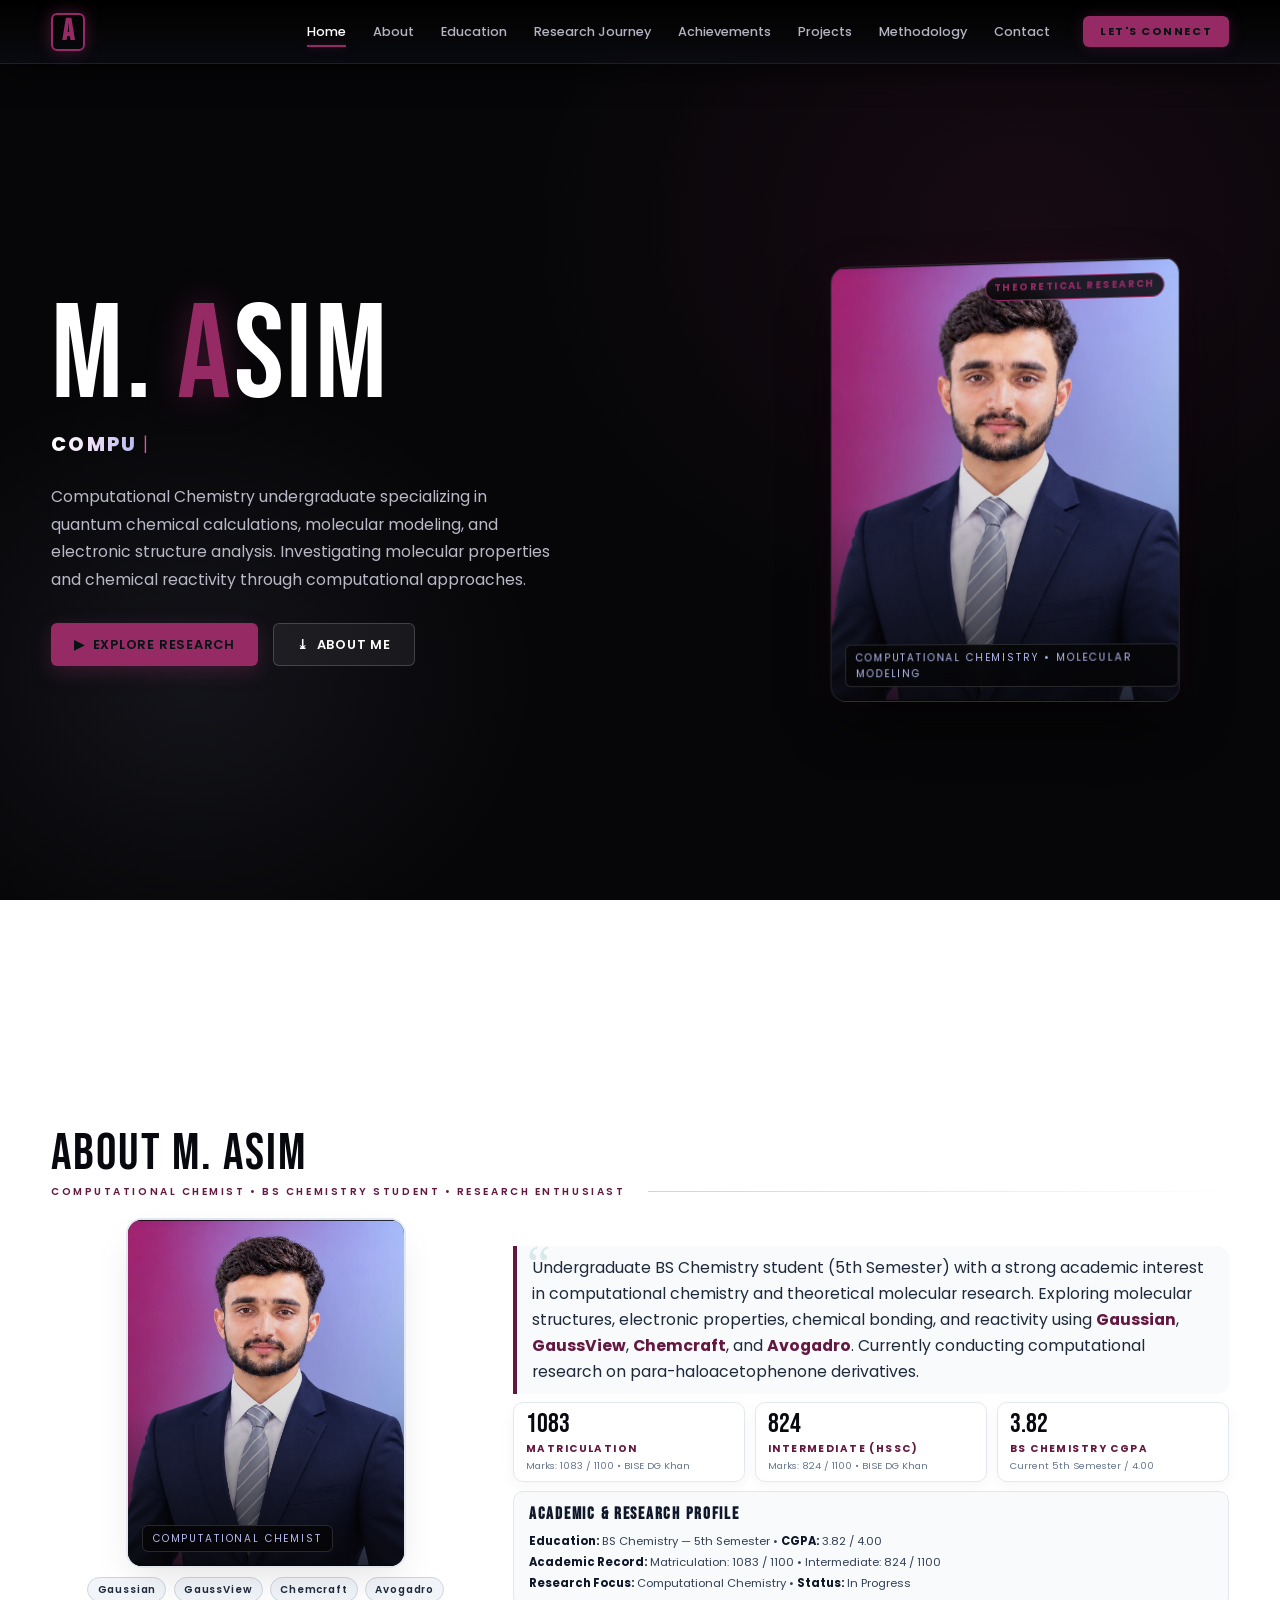
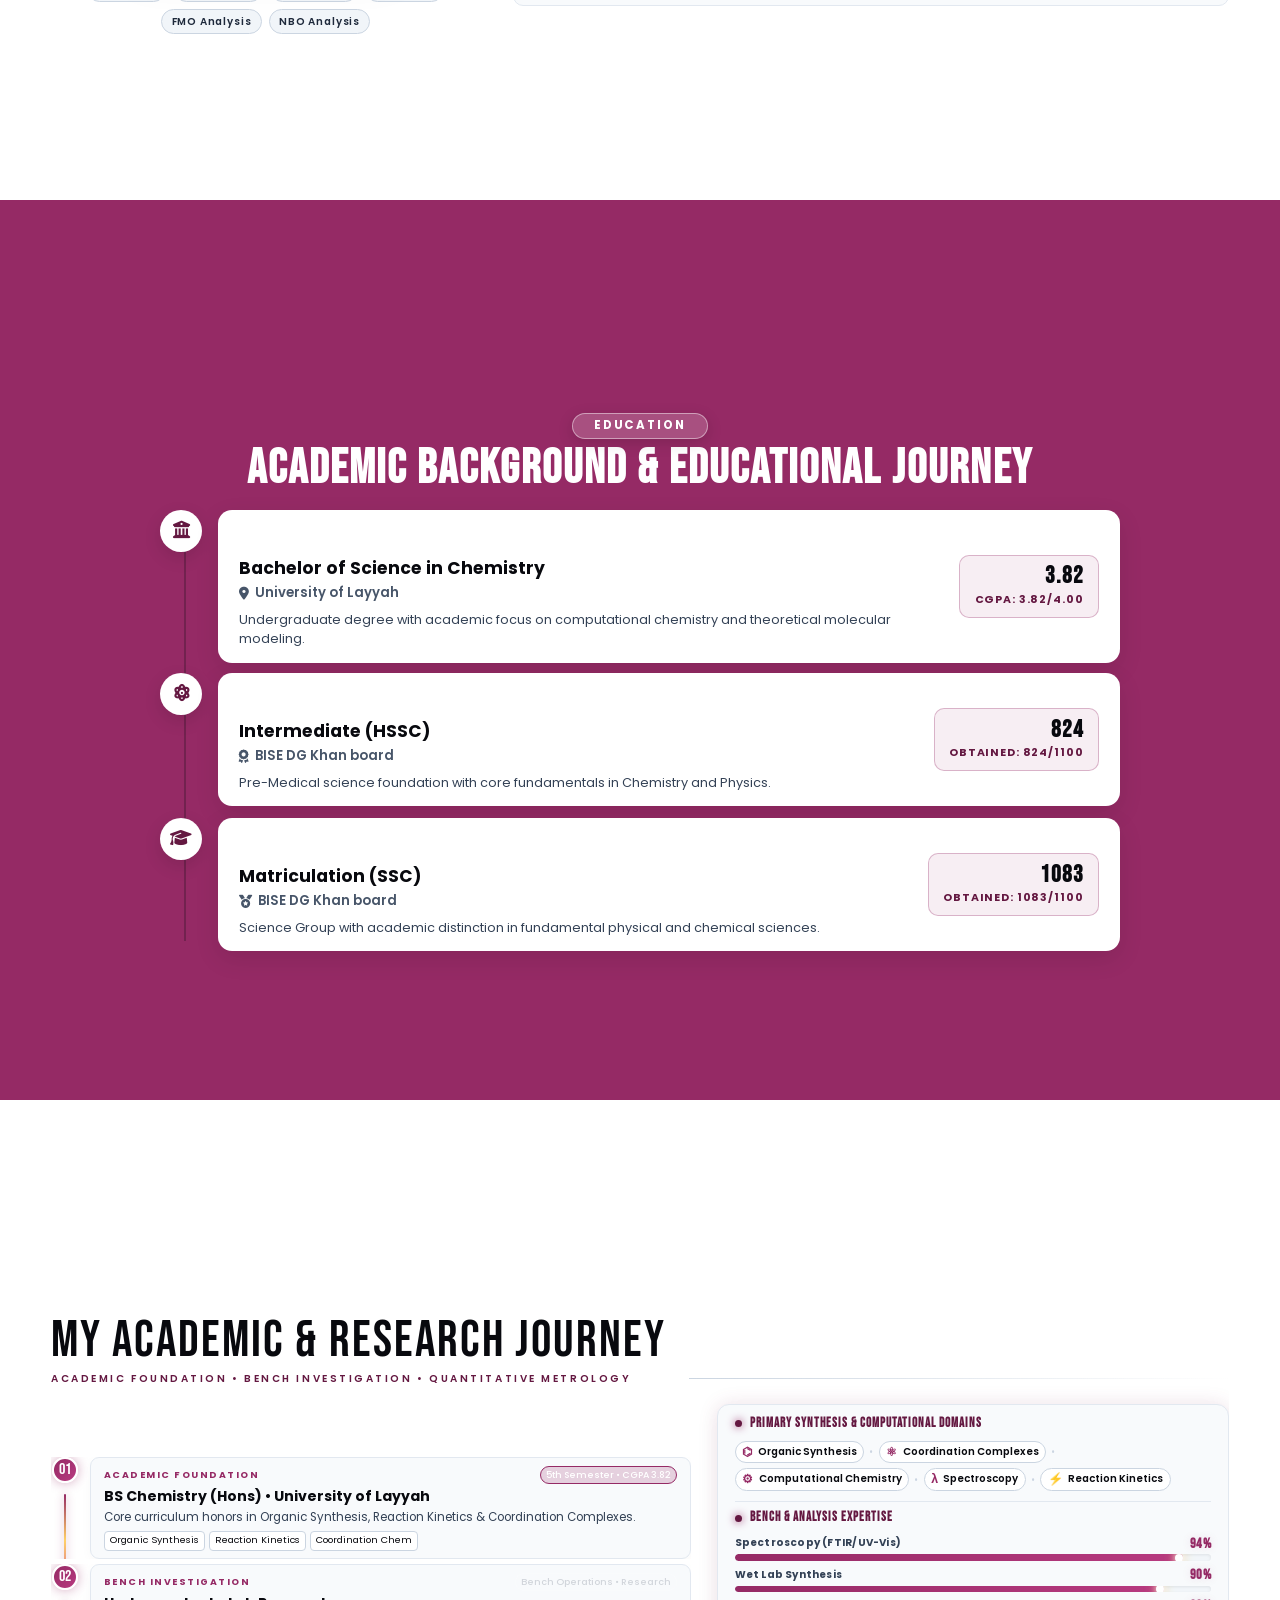
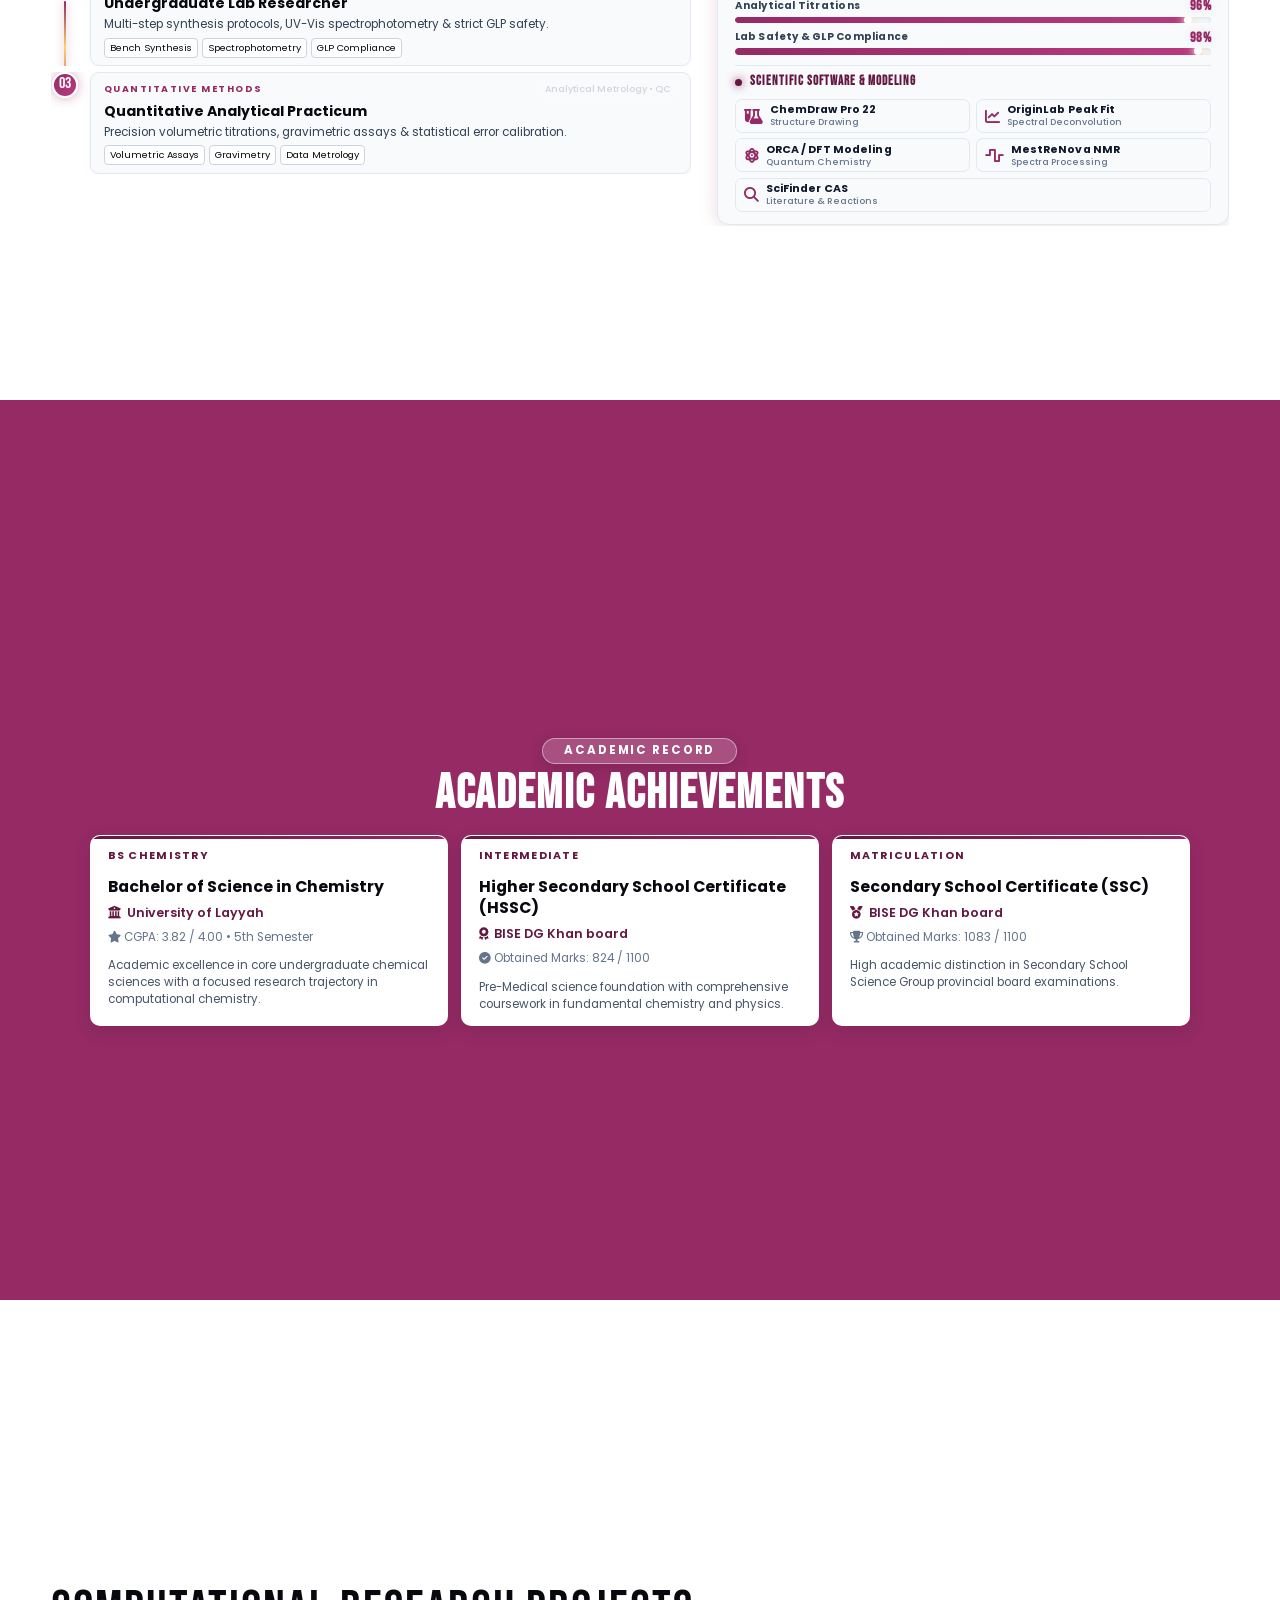
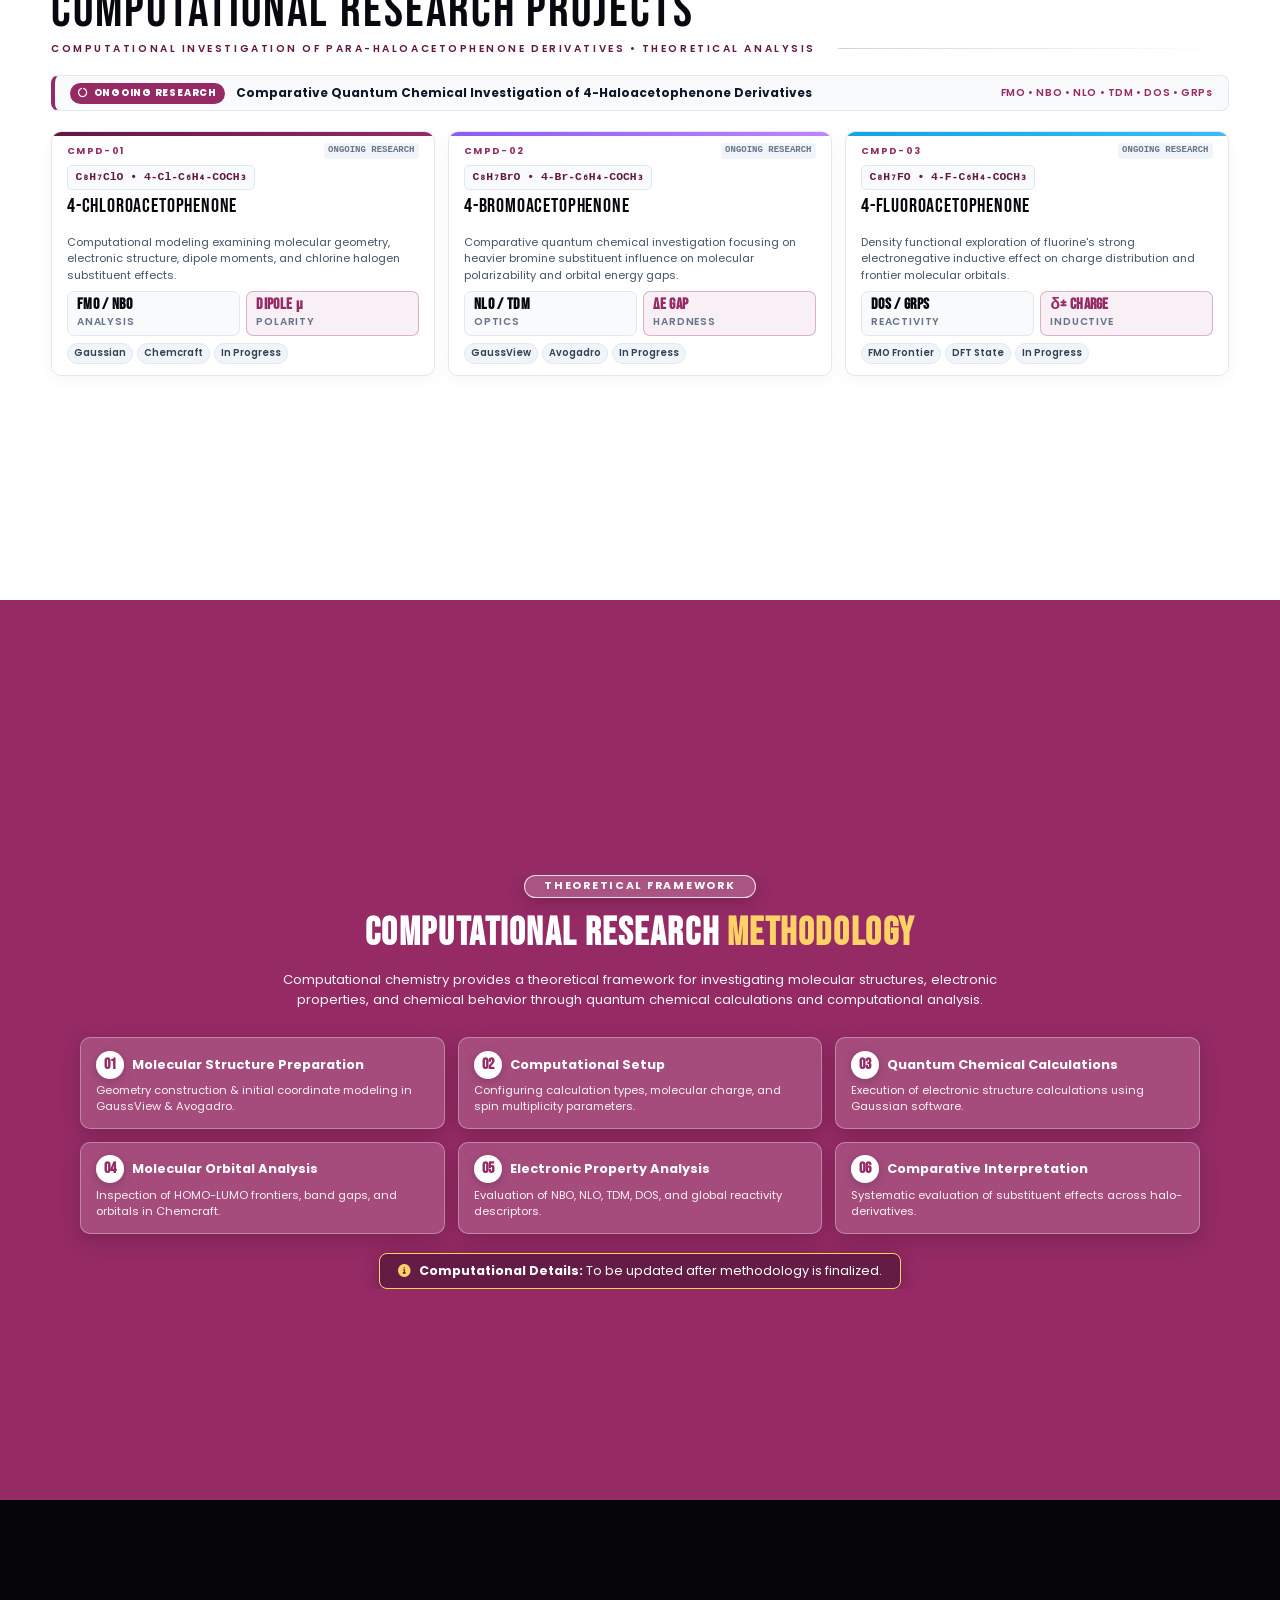
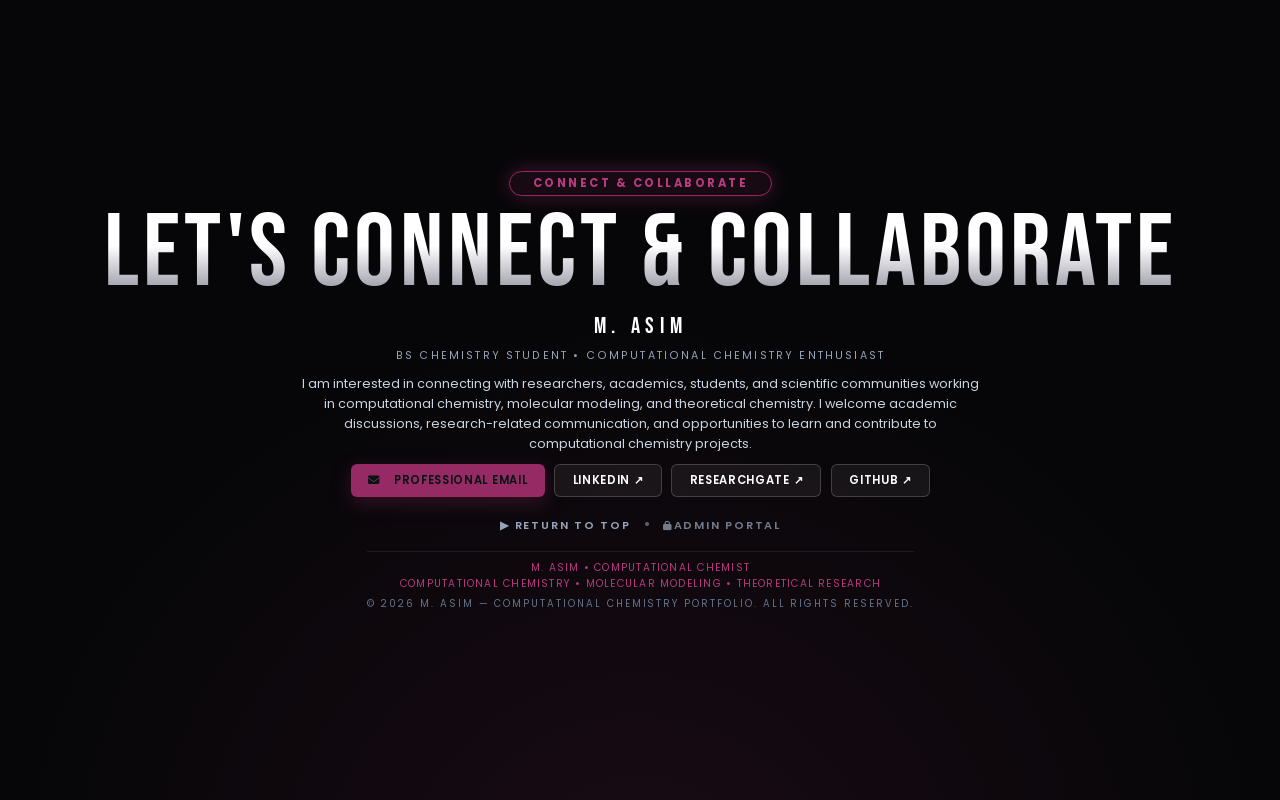
==== commit 197c0f67: "Enable universal cross-origin theme persistence via cloud API sync" ====
--- a/index.html
+++ b/index.html
@@ -64,17 +64,20 @@
               if (data && data.theme && data.theme.accentColor) hexColor = data.theme.accentColor;
             }
           }
-          // Background server fetch
-          try {
-            fetch('/api/theme')
-              .then(function(r){ return r.json(); })
-              .then(function(d){
-                if (d && d.theme_color && d.theme_color !== localStorage.getItem('asim_theme_color')) {
-                  localStorage.setItem('asim_theme_color', d.theme_color);
-                  location.reload();
-                }
-              }).catch(function(){});
-          } catch(e){}
+          // Background server fetch (local API & PythonAnywhere sync)
+          var themeApis = ['/api/theme', 'https://safiulllah.pythonanywhere.com/api/theme'];
+          themeApis.forEach(function(u) {
+            try {
+              fetch(u)
+                .then(function(r){ return r.json(); })
+                .then(function(d){
+                  if (d && d.theme_color && d.theme_color !== localStorage.getItem('asim_theme_color')) {
+                    localStorage.setItem('asim_theme_color', d.theme_color);
+                    location.reload();
+                  }
+                }).catch(function(){});
+            } catch(e){}
+          });
         }
 
         if (hexColor && hexColor.startsWith('#')) {
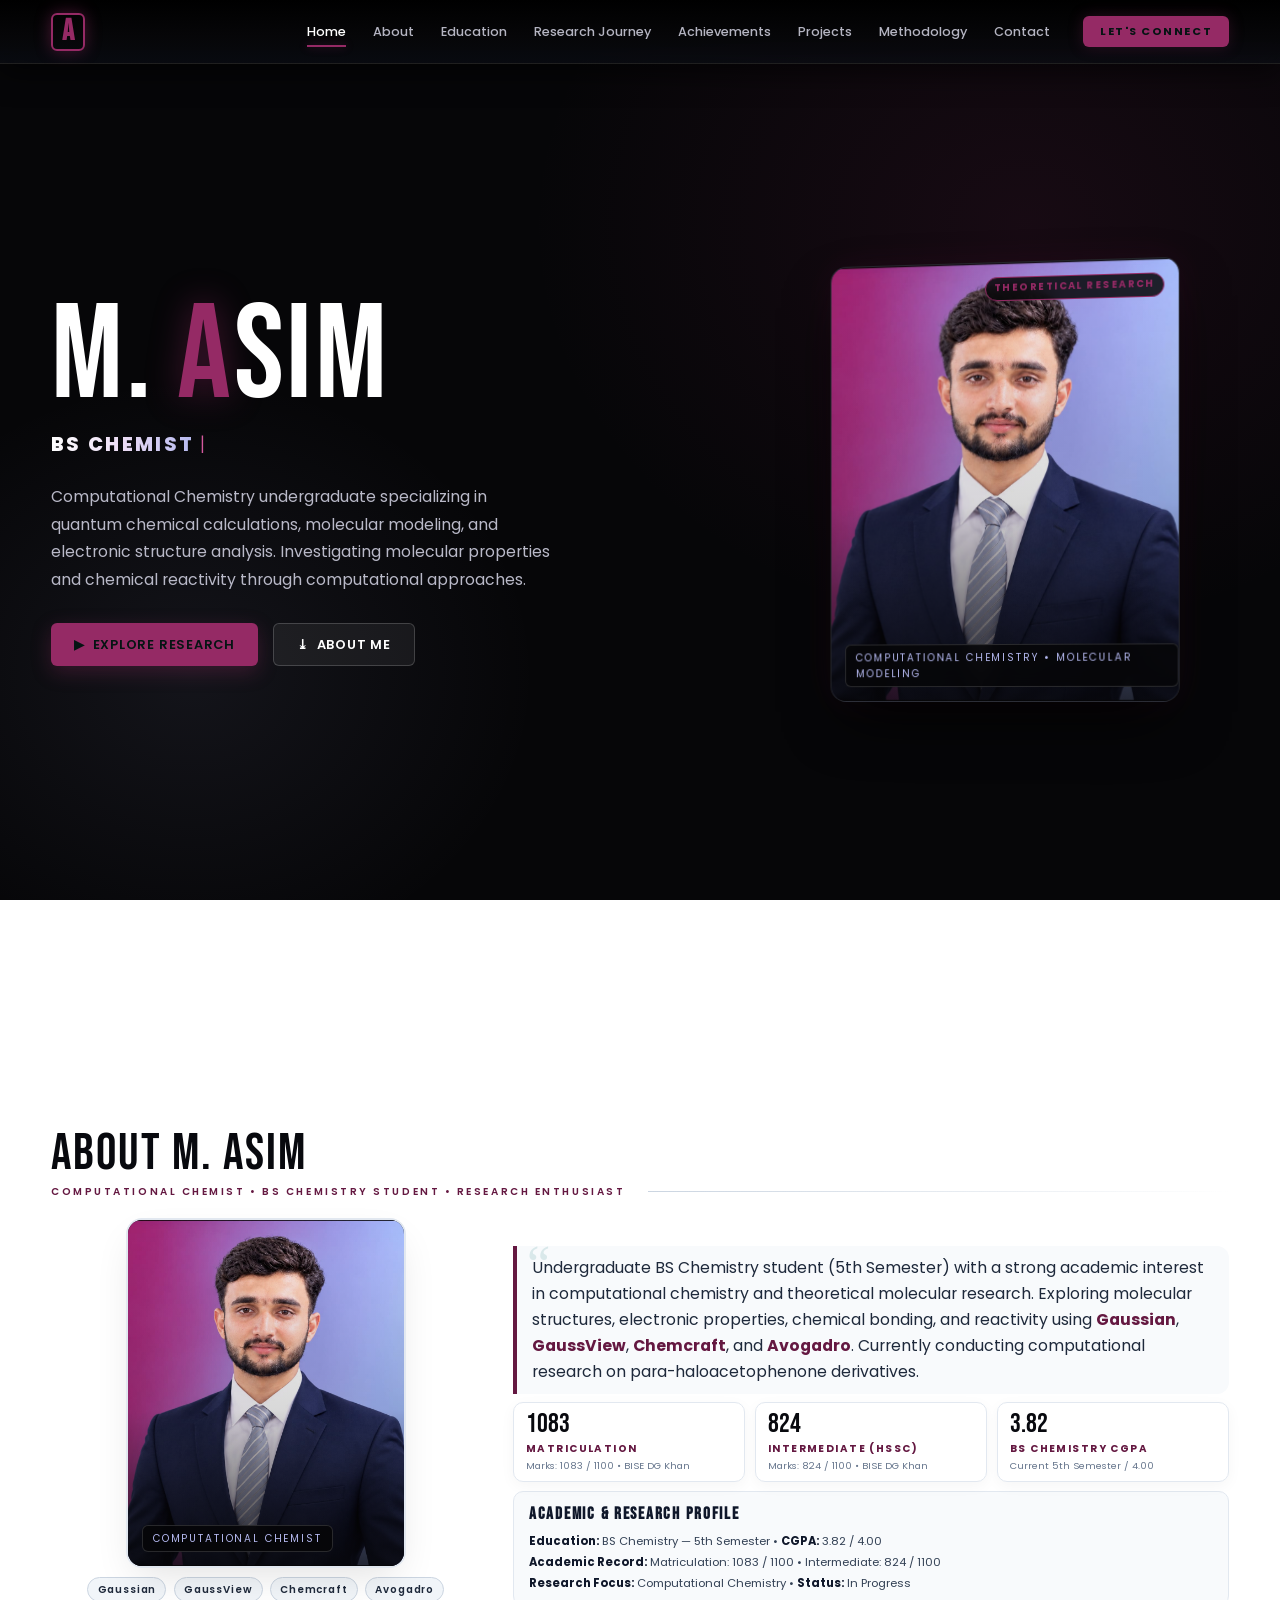
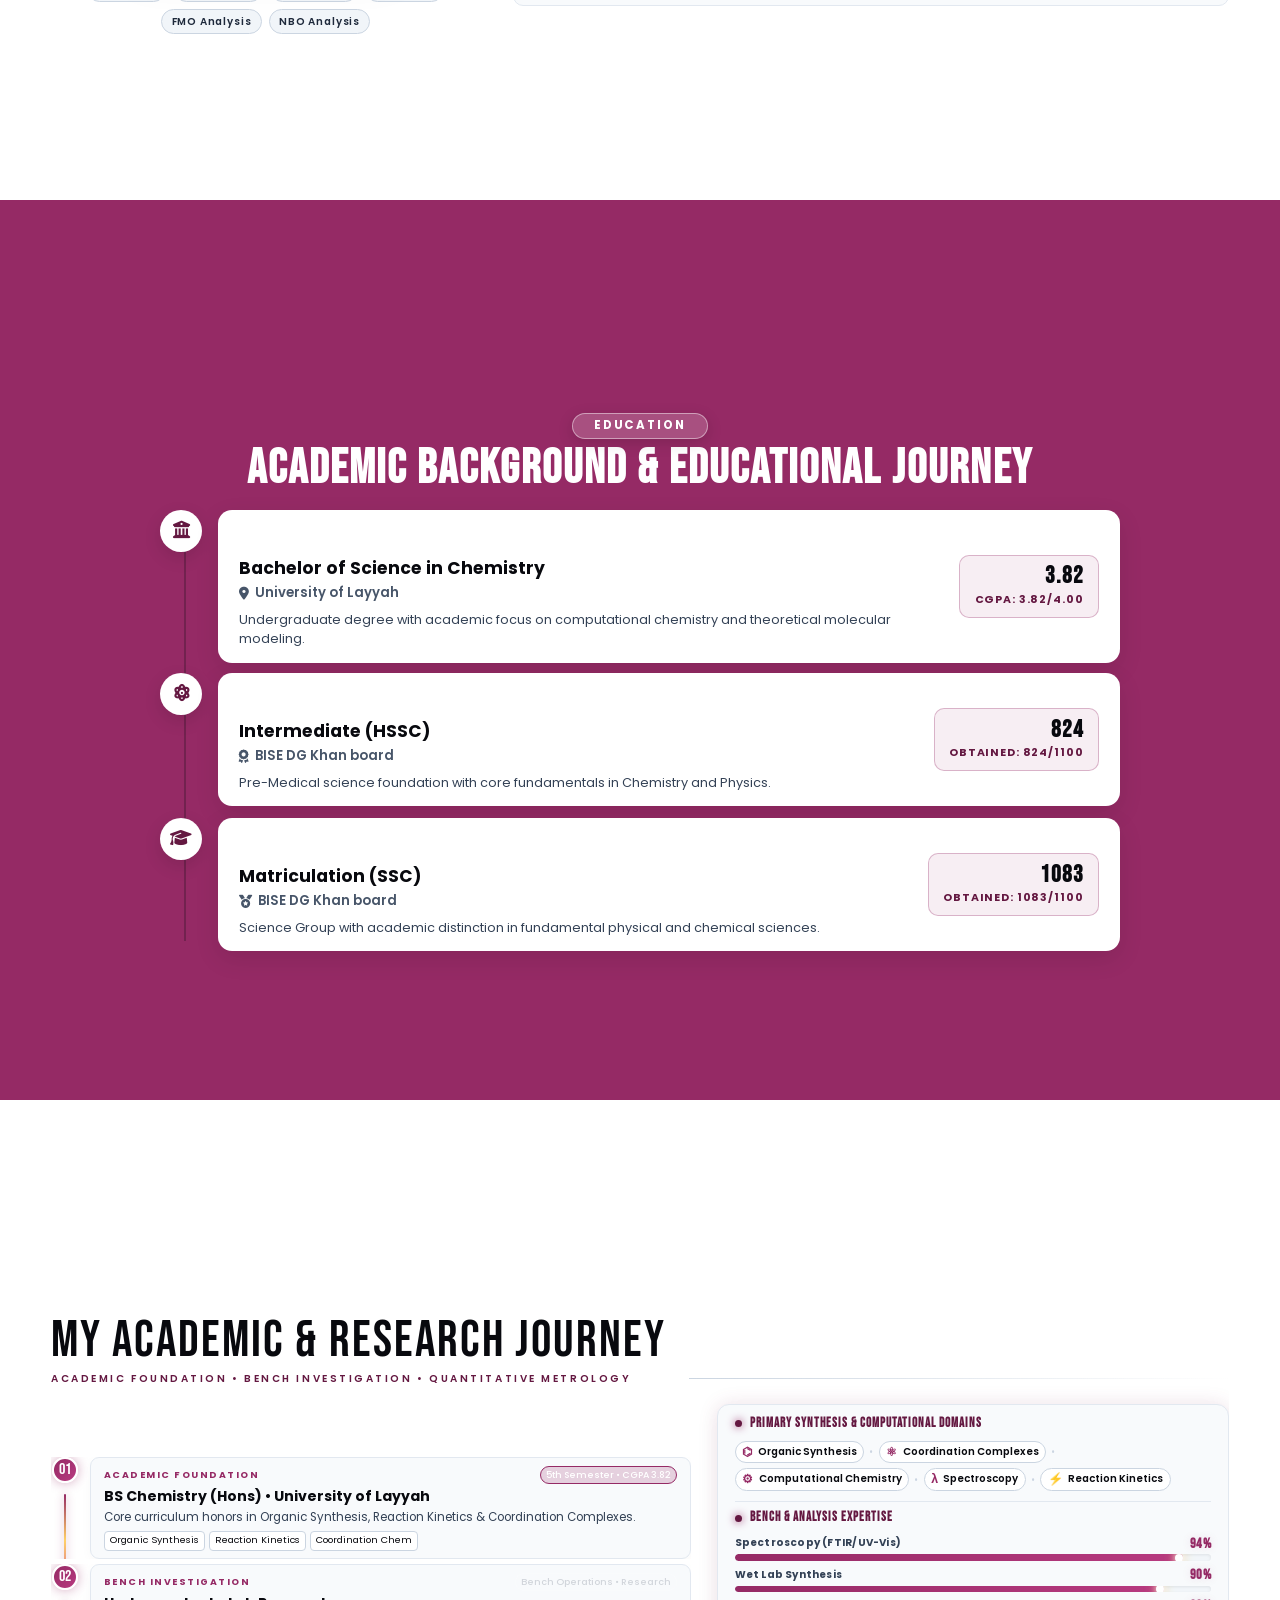
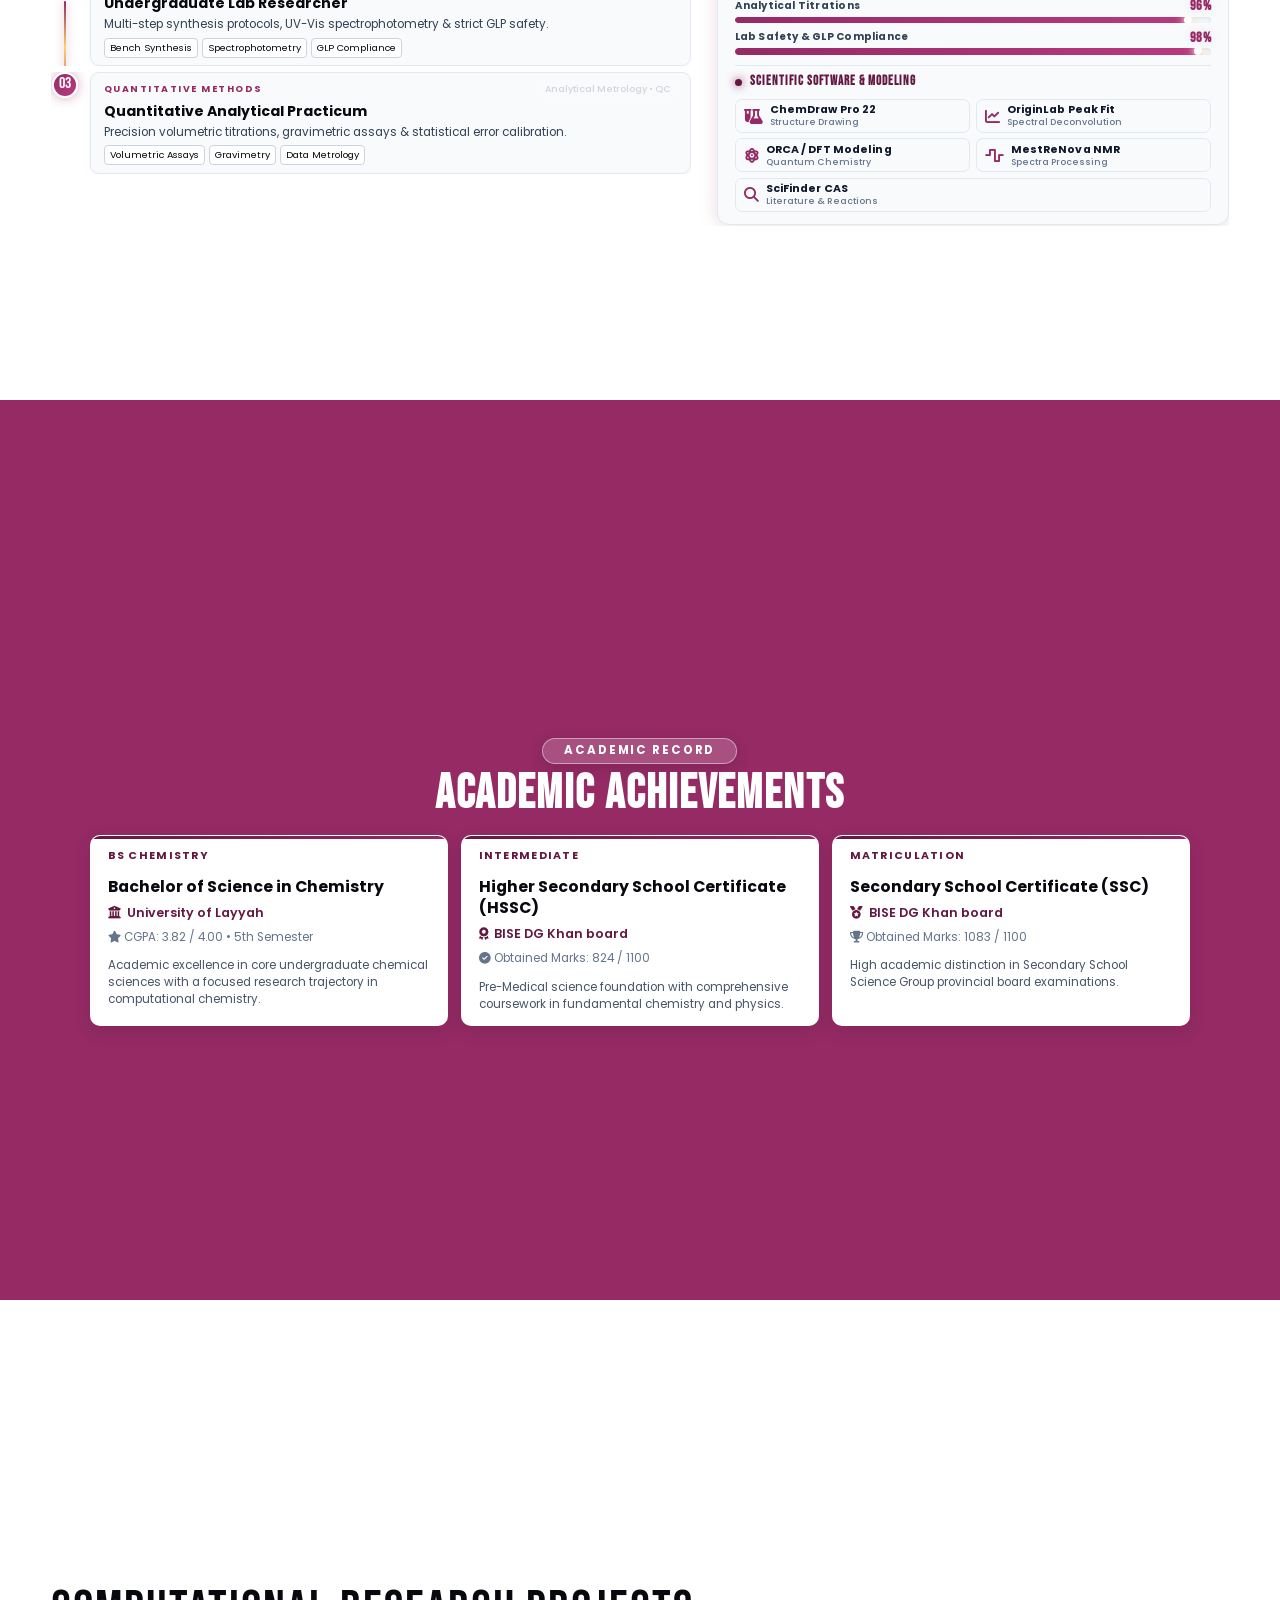
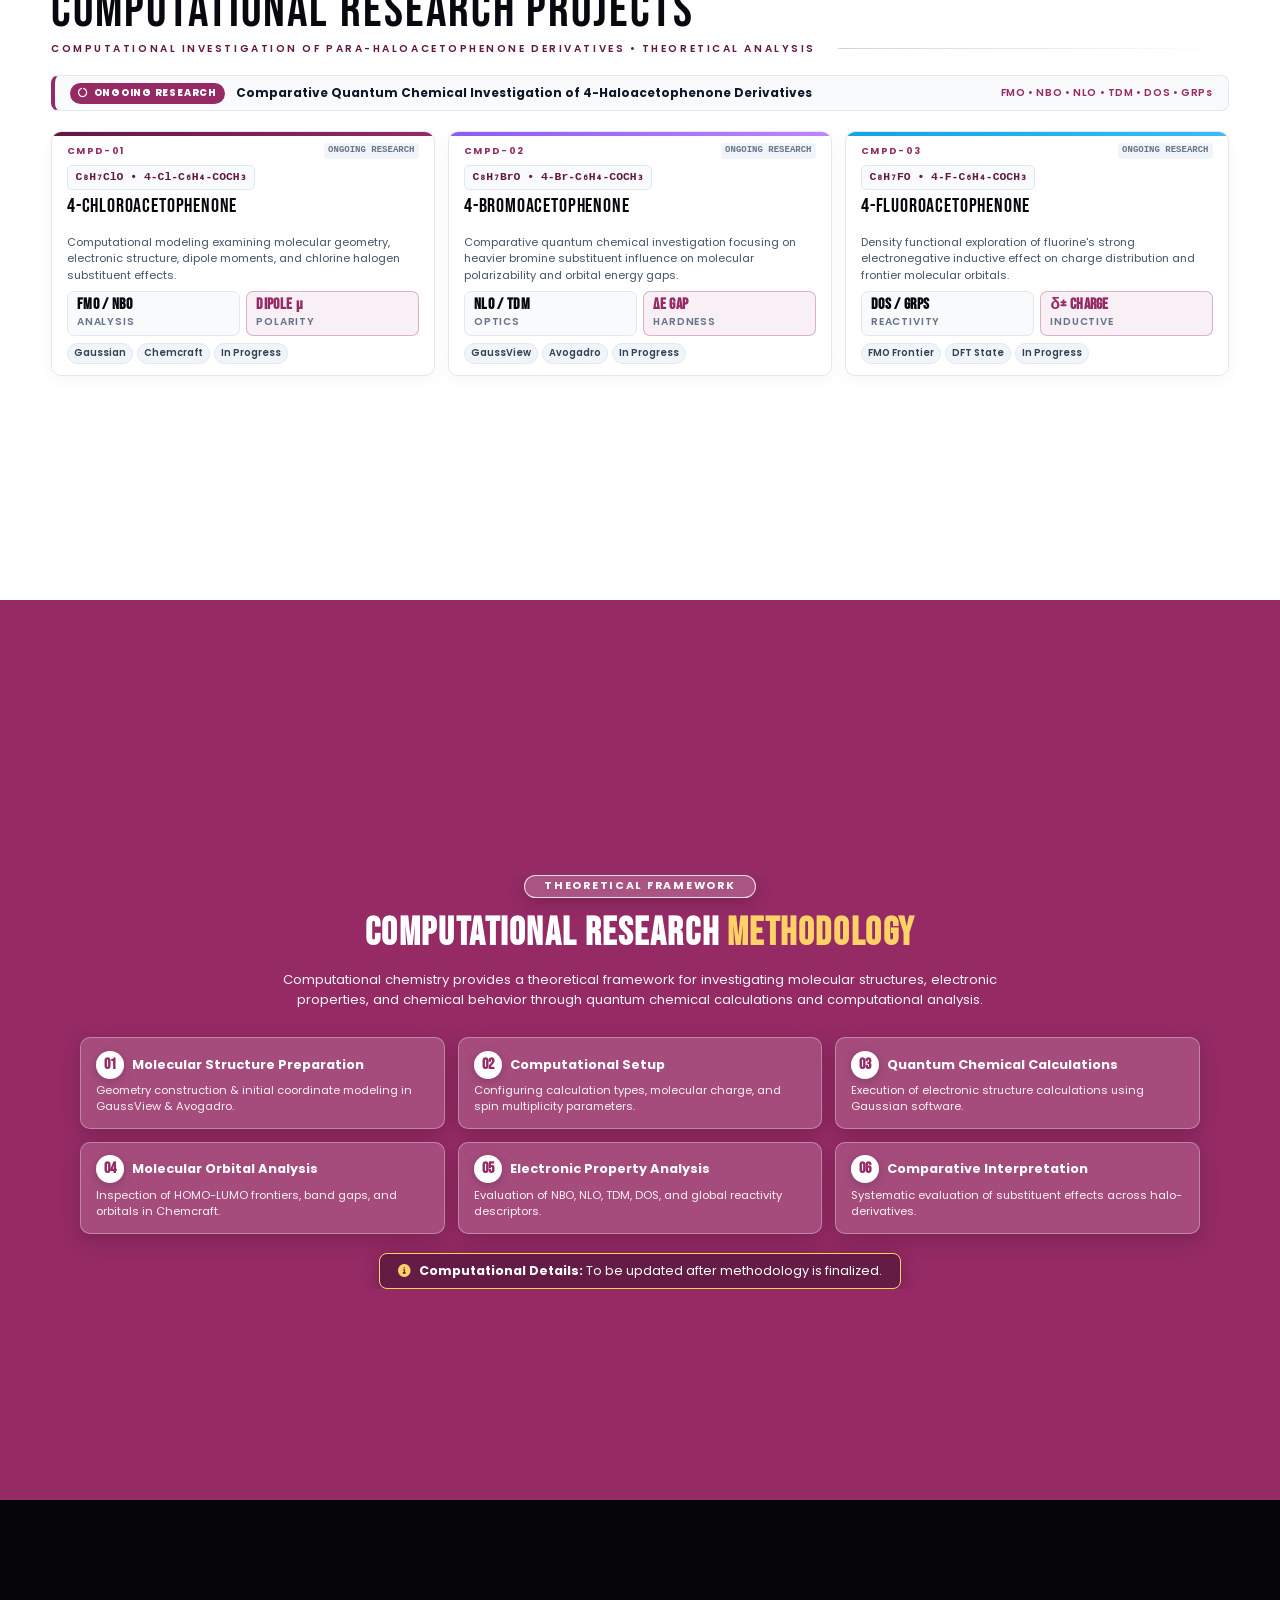
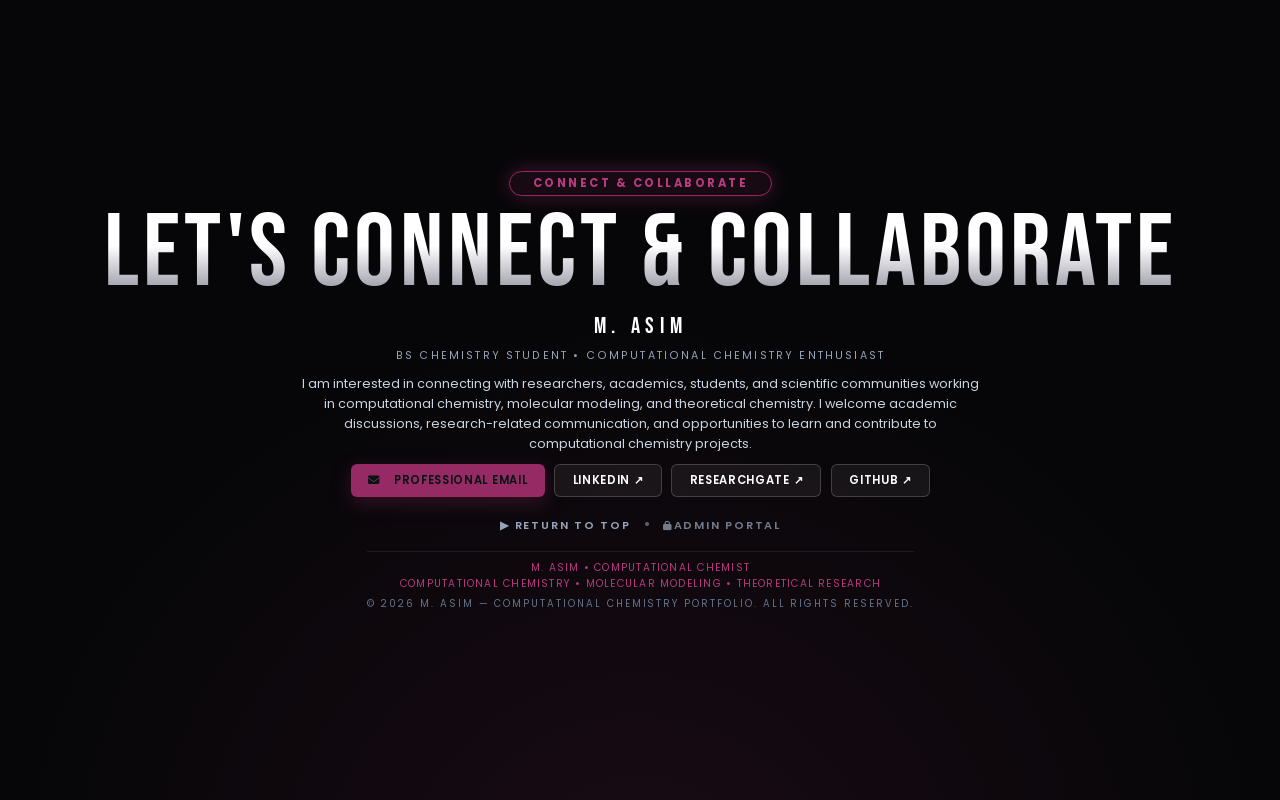
==== commit c796b660: "Remove card dimming animation on hover/click in Screen 3 Education" ====
--- a/index.html
+++ b/index.html
@@ -37,7 +37,7 @@
 <link href="https://fonts.googleapis.com/css2?family=Bebas+Neue&family=Poppins:wght@300;400;500;600;700;800&display=swap" rel="stylesheet">
 <link rel="stylesheet" href="https://cdnjs.cloudflare.com/ajax/libs/font-awesome/6.4.0/css/all.min.css" crossorigin="anonymous" referrerpolicy="no-referrer">
   
-  <link rel="stylesheet" href="css/style.css?v=20261107_7">
+  <link rel="stylesheet" href="css/style.css?v=20261108_1">
     <!-- EARLY DYNAMIC THEME ENGINE (Executes immediately before DOM render) -->
   <script>
     (function() {
--- a/css/style.css
+++ b/css/style.css
@@ -3723,12 +3723,15 @@
 }
 
 section#education .timeline-card {
-  transition: transform 0.3s cubic-bezier(0.16, 1, 0.3, 1), box-shadow 0.3s ease, border-color 0.3s ease, background 0.3s ease !important;
-}
-section#education .timeline-card:hover {
+  transition: transform 0.3s cubic-bezier(0.16, 1, 0.3, 1), box-shadow 0.3s ease, border-color 0.3s ease !important;
+  background: #ffffff !important;
+}
+section#education .timeline-card:hover,
+section#education .timeline-card:active,
+section#education .timeline-card:focus {
   transform: translateY(-3px) scale(1.01) !important;
-  box-shadow: 0 14px 32px rgba(0, 0, 0, 0.14), 0 0 25px rgba(255, 255, 255, 0.22) !important;
-  background: rgba(255, 255, 255, 0.22) !important;
+  box-shadow: 0 14px 32px rgba(0, 0, 0, 0.16) !important;
+  background: #ffffff !important;
 }
 section#education .timeline-icon i {
   transition: transform 0.5s cubic-bezier(0.34, 1.56, 0.64, 1), color 0.3s ease, text-shadow 0.3s ease !important;
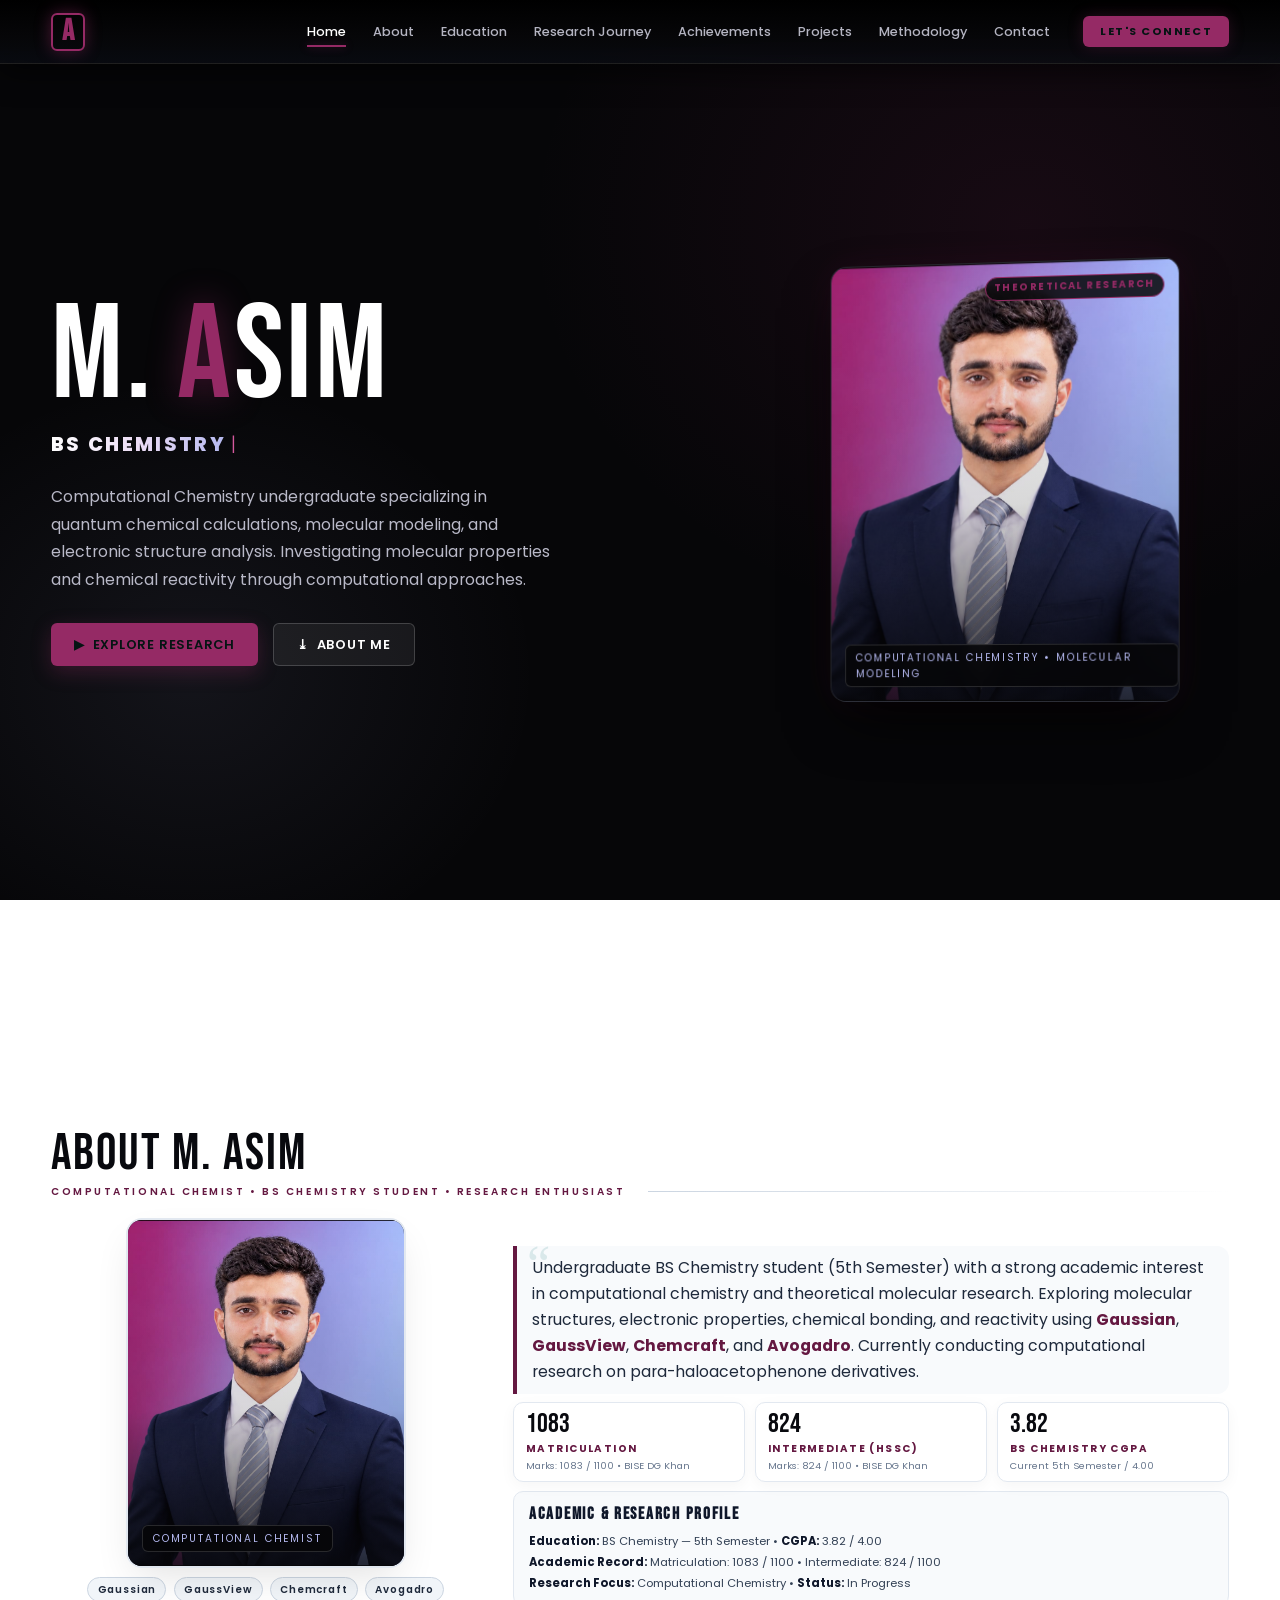
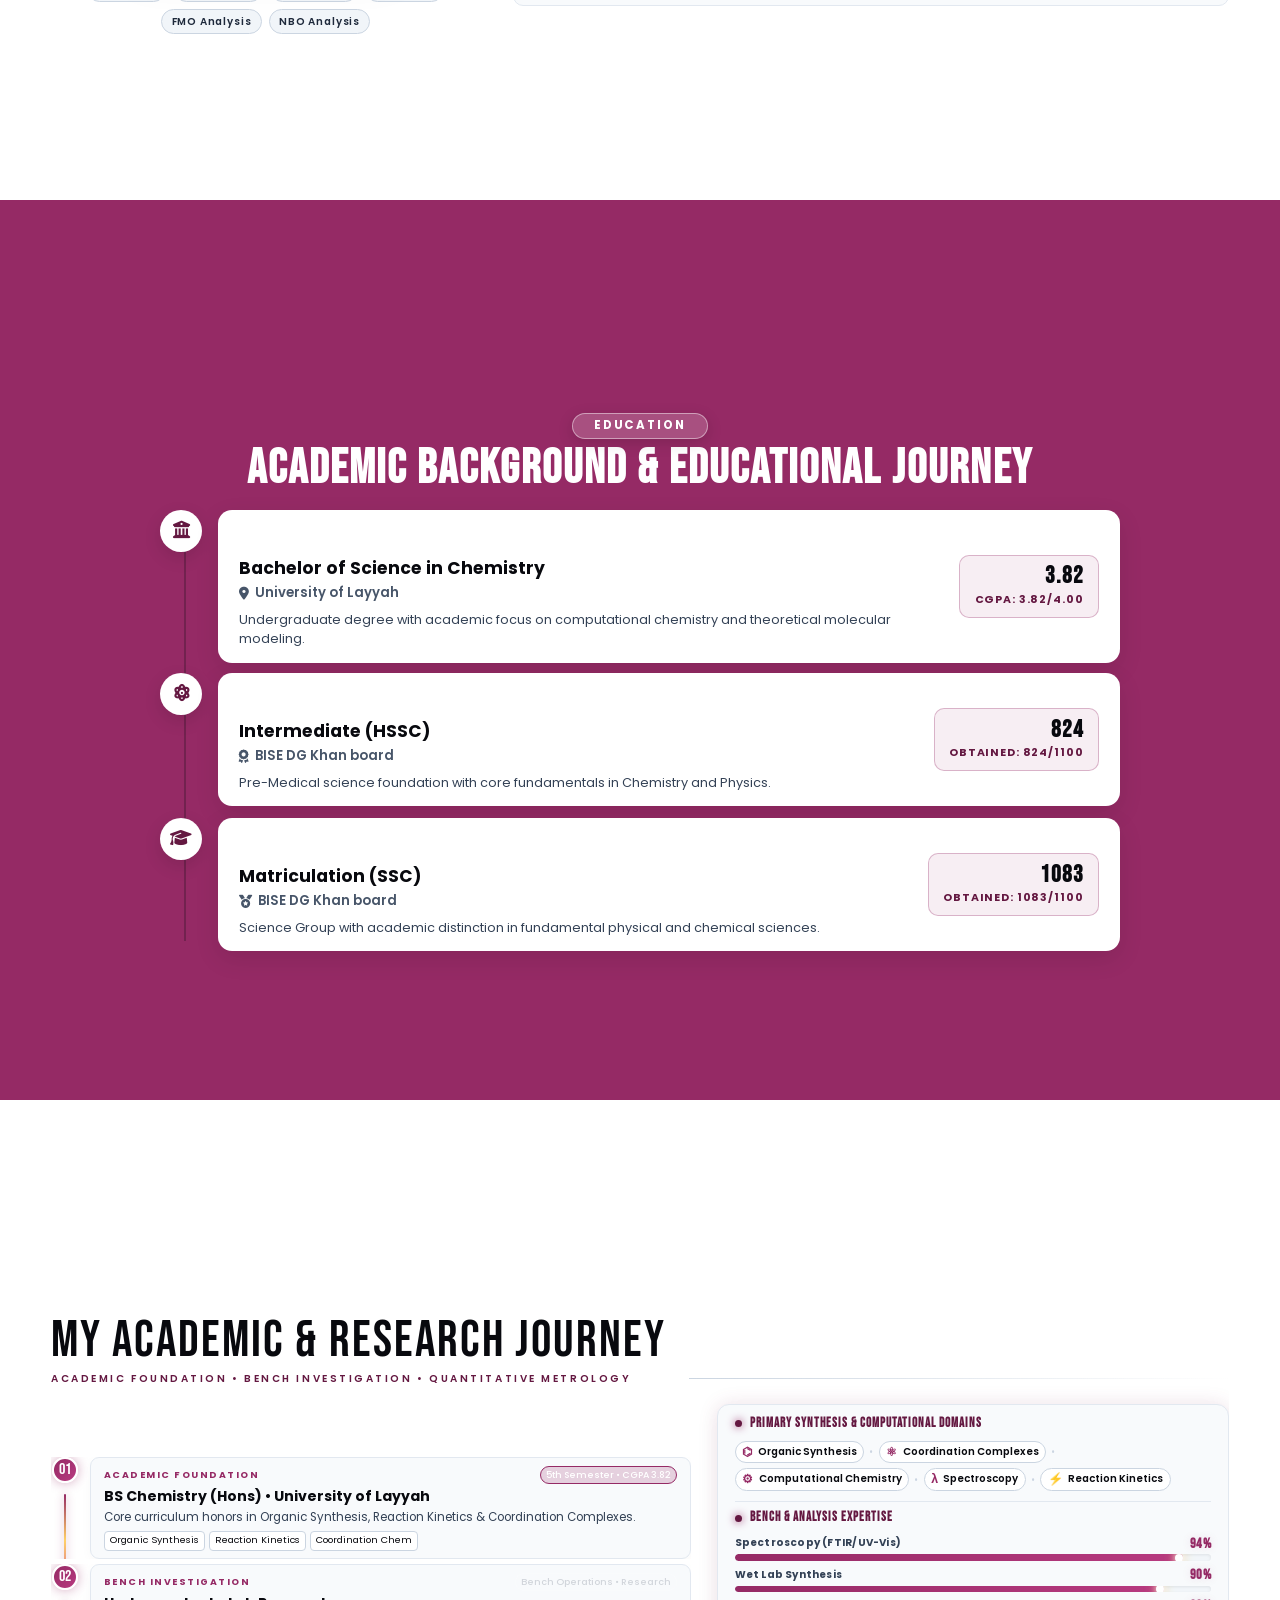
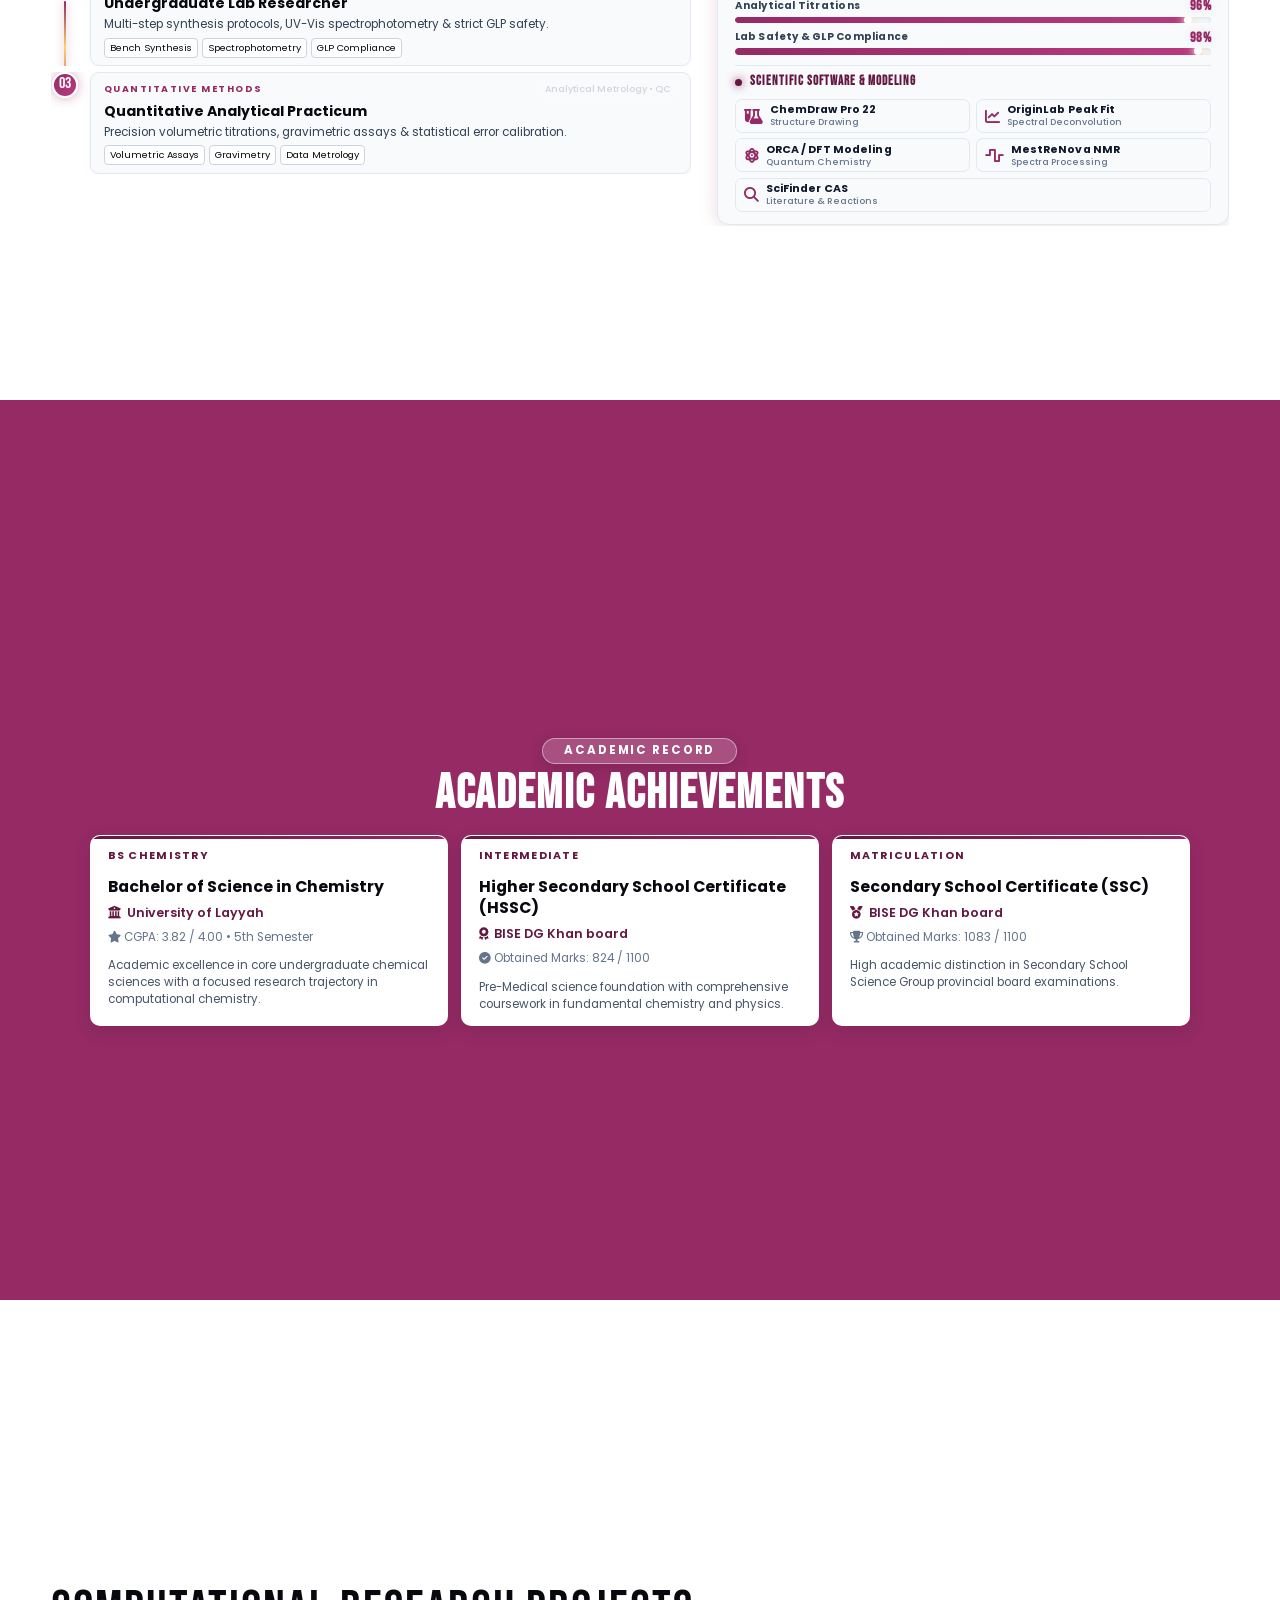
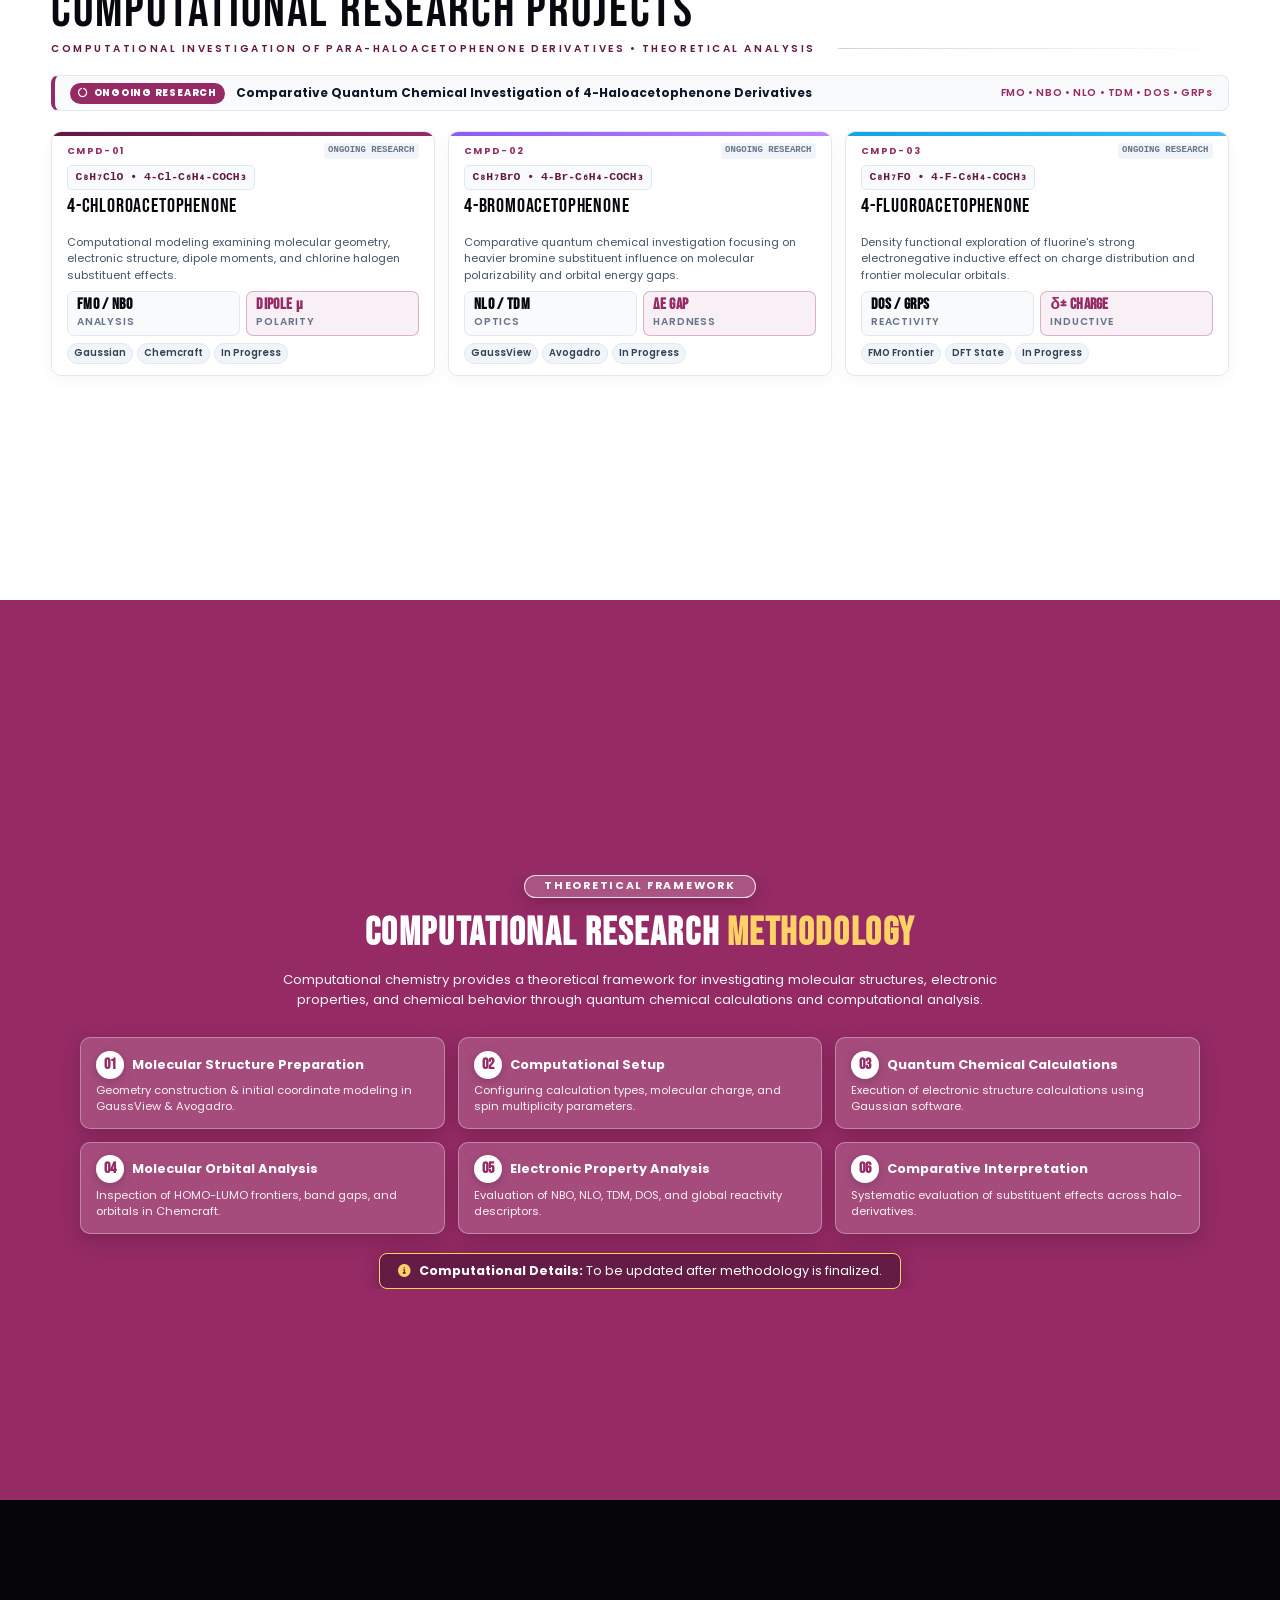
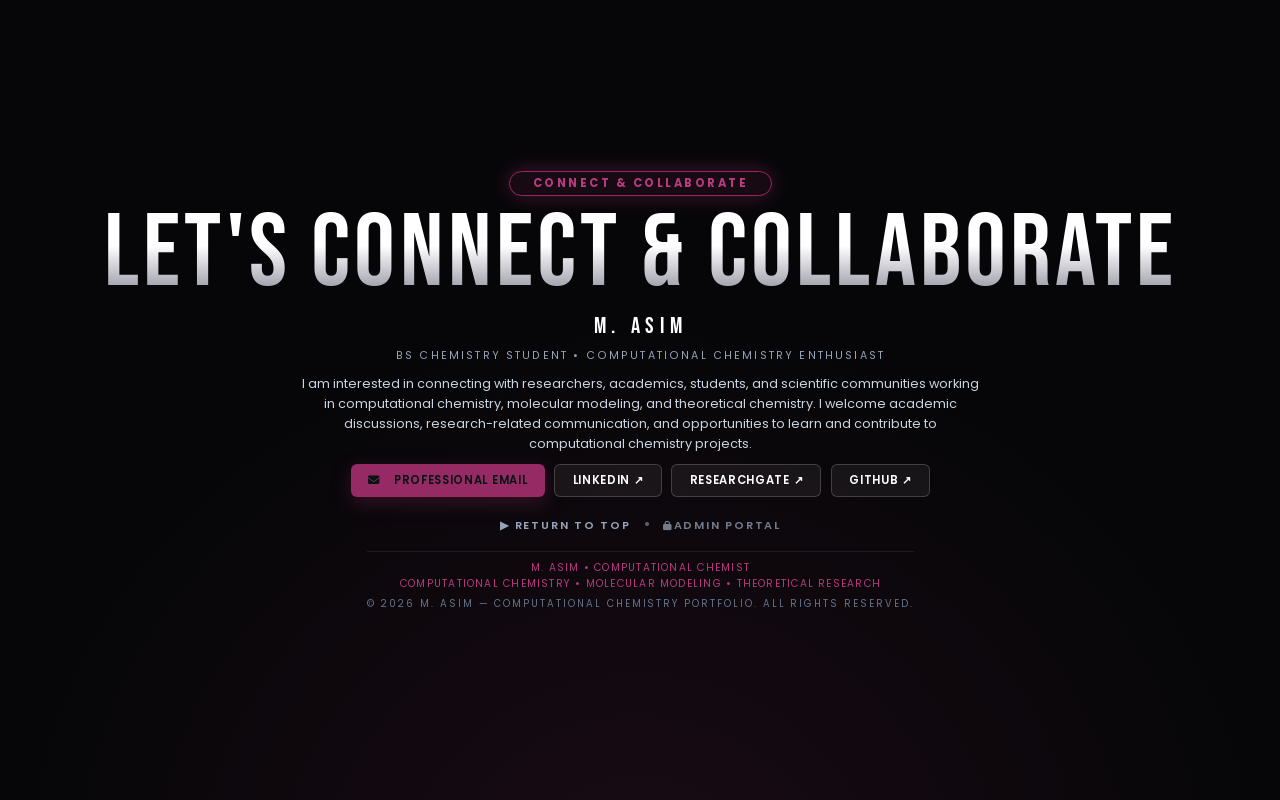
==== commit 06867e34: "Remove obsolete external sync endpoints and streamline API theme handler" ====
--- a/index.html
+++ b/index.html
@@ -64,20 +64,17 @@
               if (data && data.theme && data.theme.accentColor) hexColor = data.theme.accentColor;
             }
           }
-          // Background server fetch (local API & PythonAnywhere sync)
-          var themeApis = ['/api/theme', 'https://safiulllah.pythonanywhere.com/api/theme'];
-          themeApis.forEach(function(u) {
-            try {
-              fetch(u)
-                .then(function(r){ return r.json(); })
-                .then(function(d){
-                  if (d && d.theme_color && d.theme_color !== localStorage.getItem('asim_theme_color')) {
-                    localStorage.setItem('asim_theme_color', d.theme_color);
-                    location.reload();
-                  }
-                }).catch(function(){});
-            } catch(e){}
-          });
+          // Background server fetch (if running on a server backend with database)
+          try {
+            fetch('/api/theme')
+              .then(function(r){ if (r.ok) return r.json(); return null; })
+              .then(function(d){
+                if (d && d.theme_color && d.theme_color !== localStorage.getItem('asim_theme_color')) {
+                  localStorage.setItem('asim_theme_color', d.theme_color);
+                  location.reload();
+                }
+              }).catch(function(){});
+          } catch(e){}
         }
 
         if (hexColor && hexColor.startsWith('#')) {
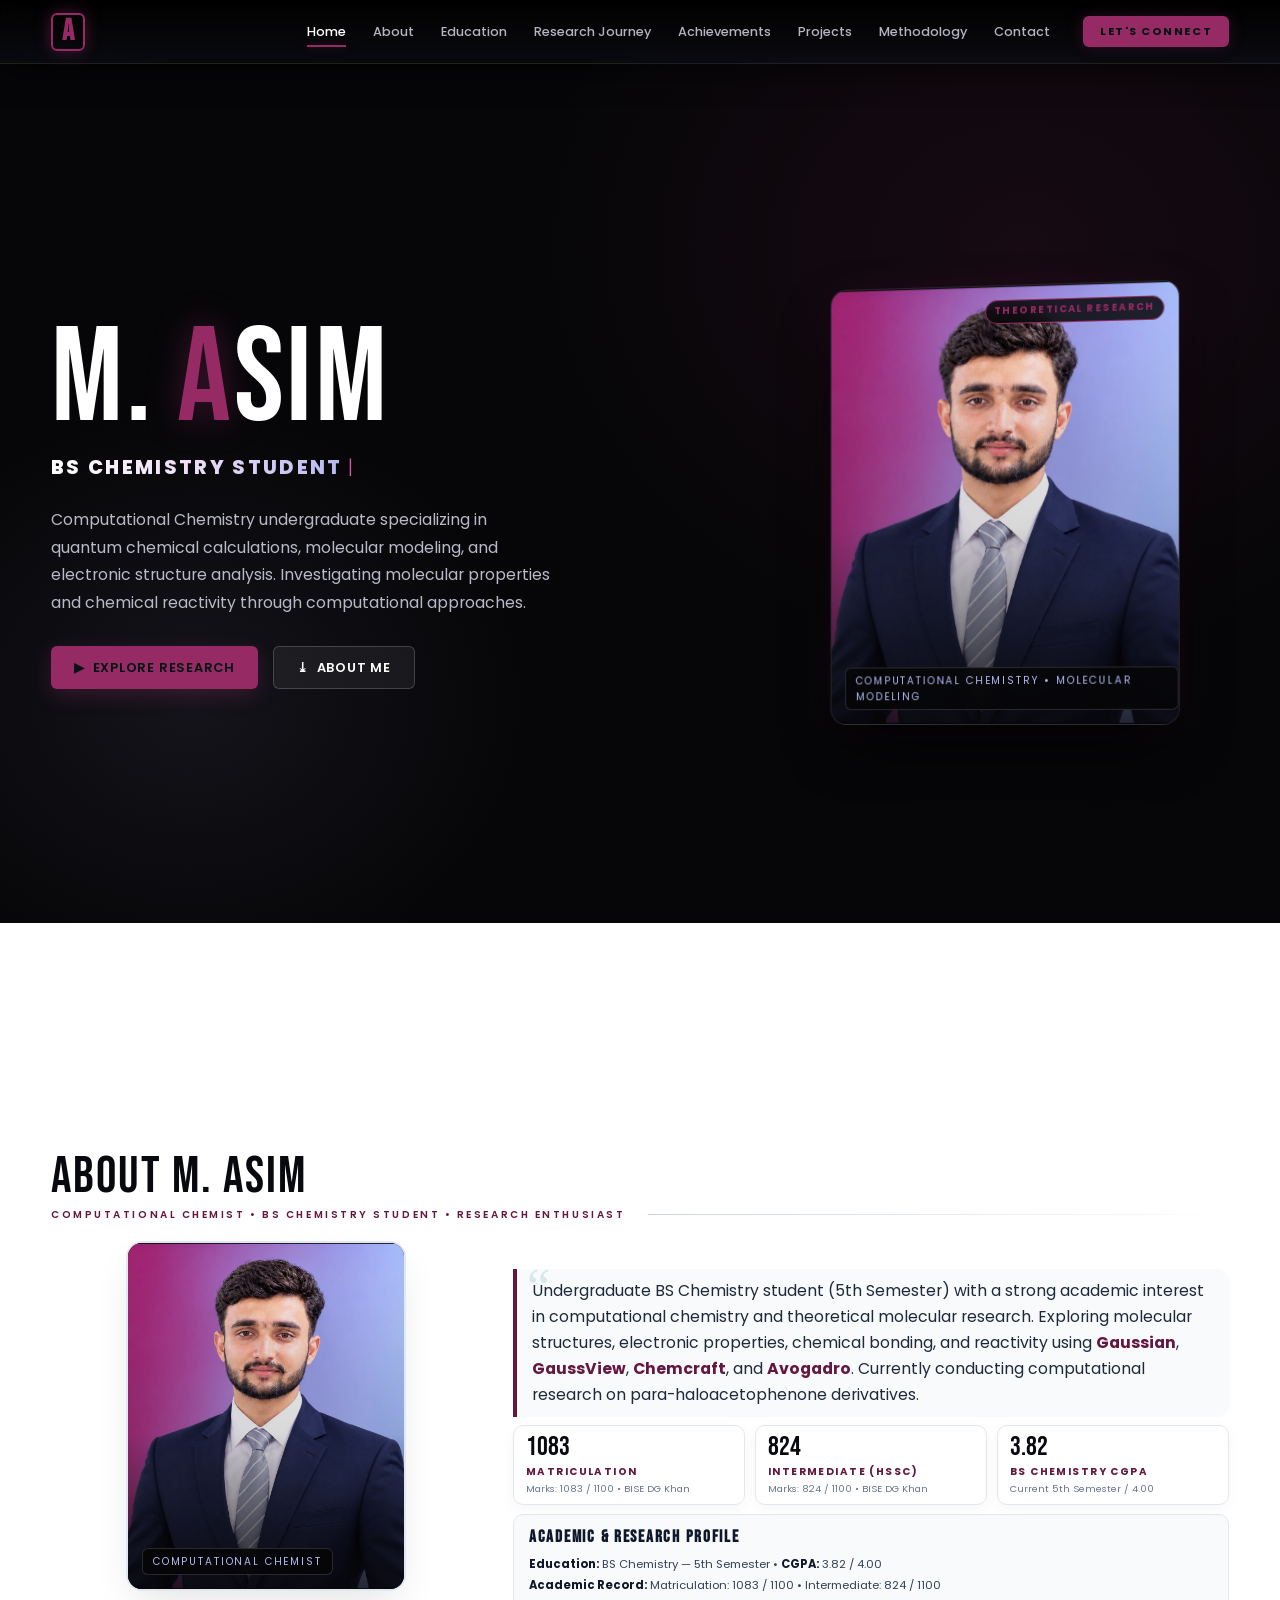
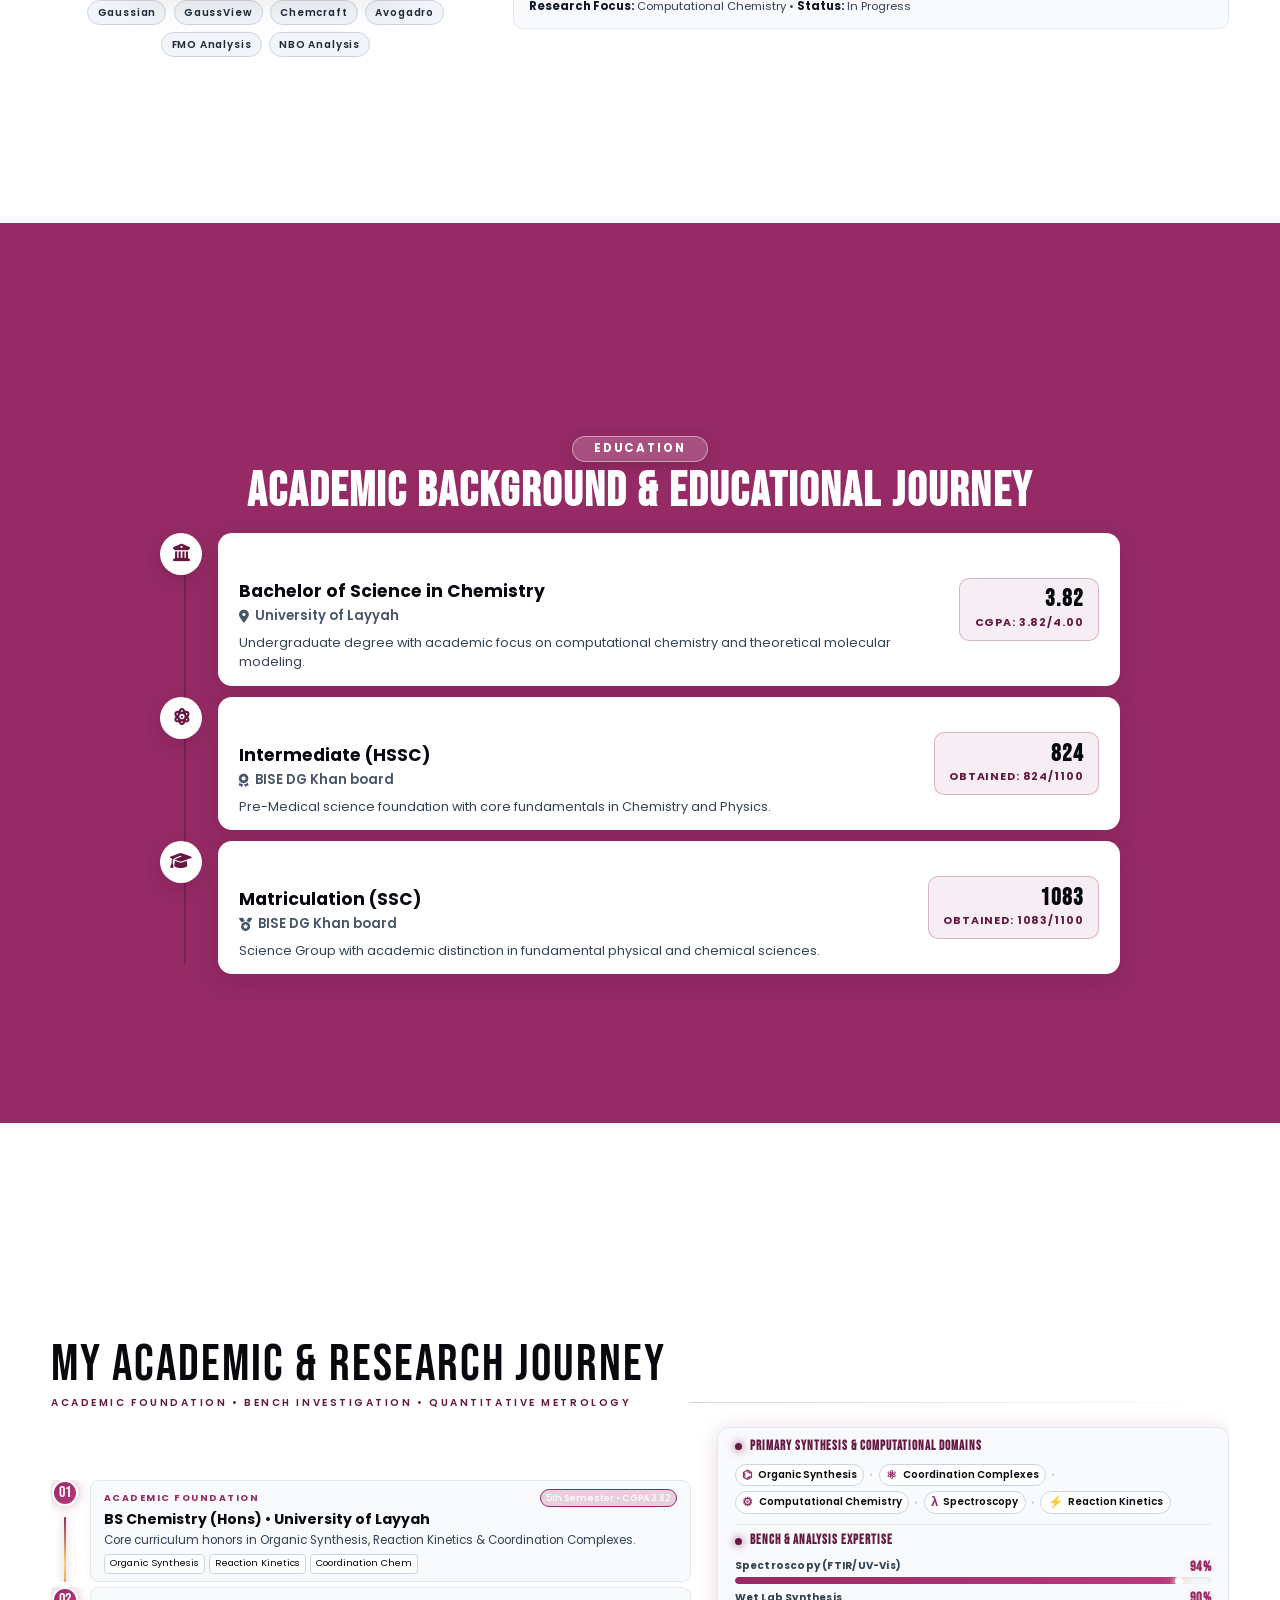
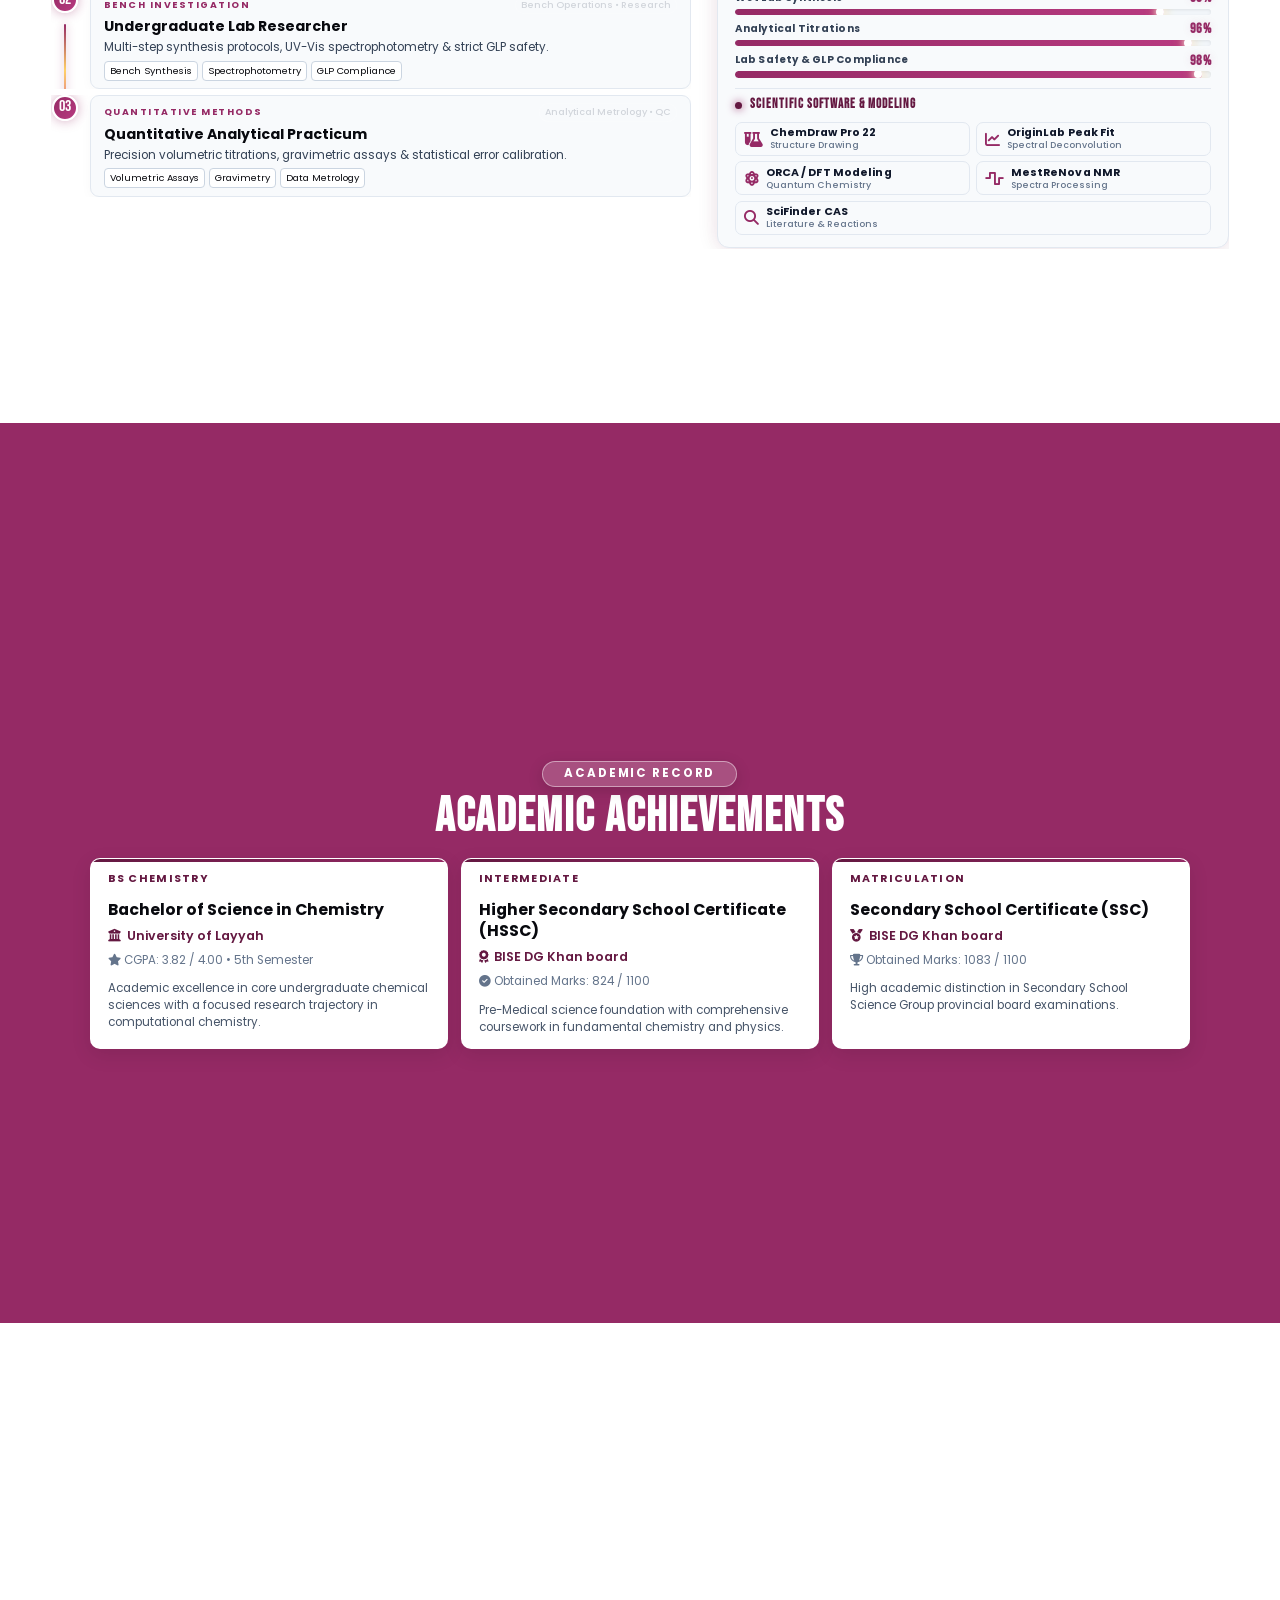
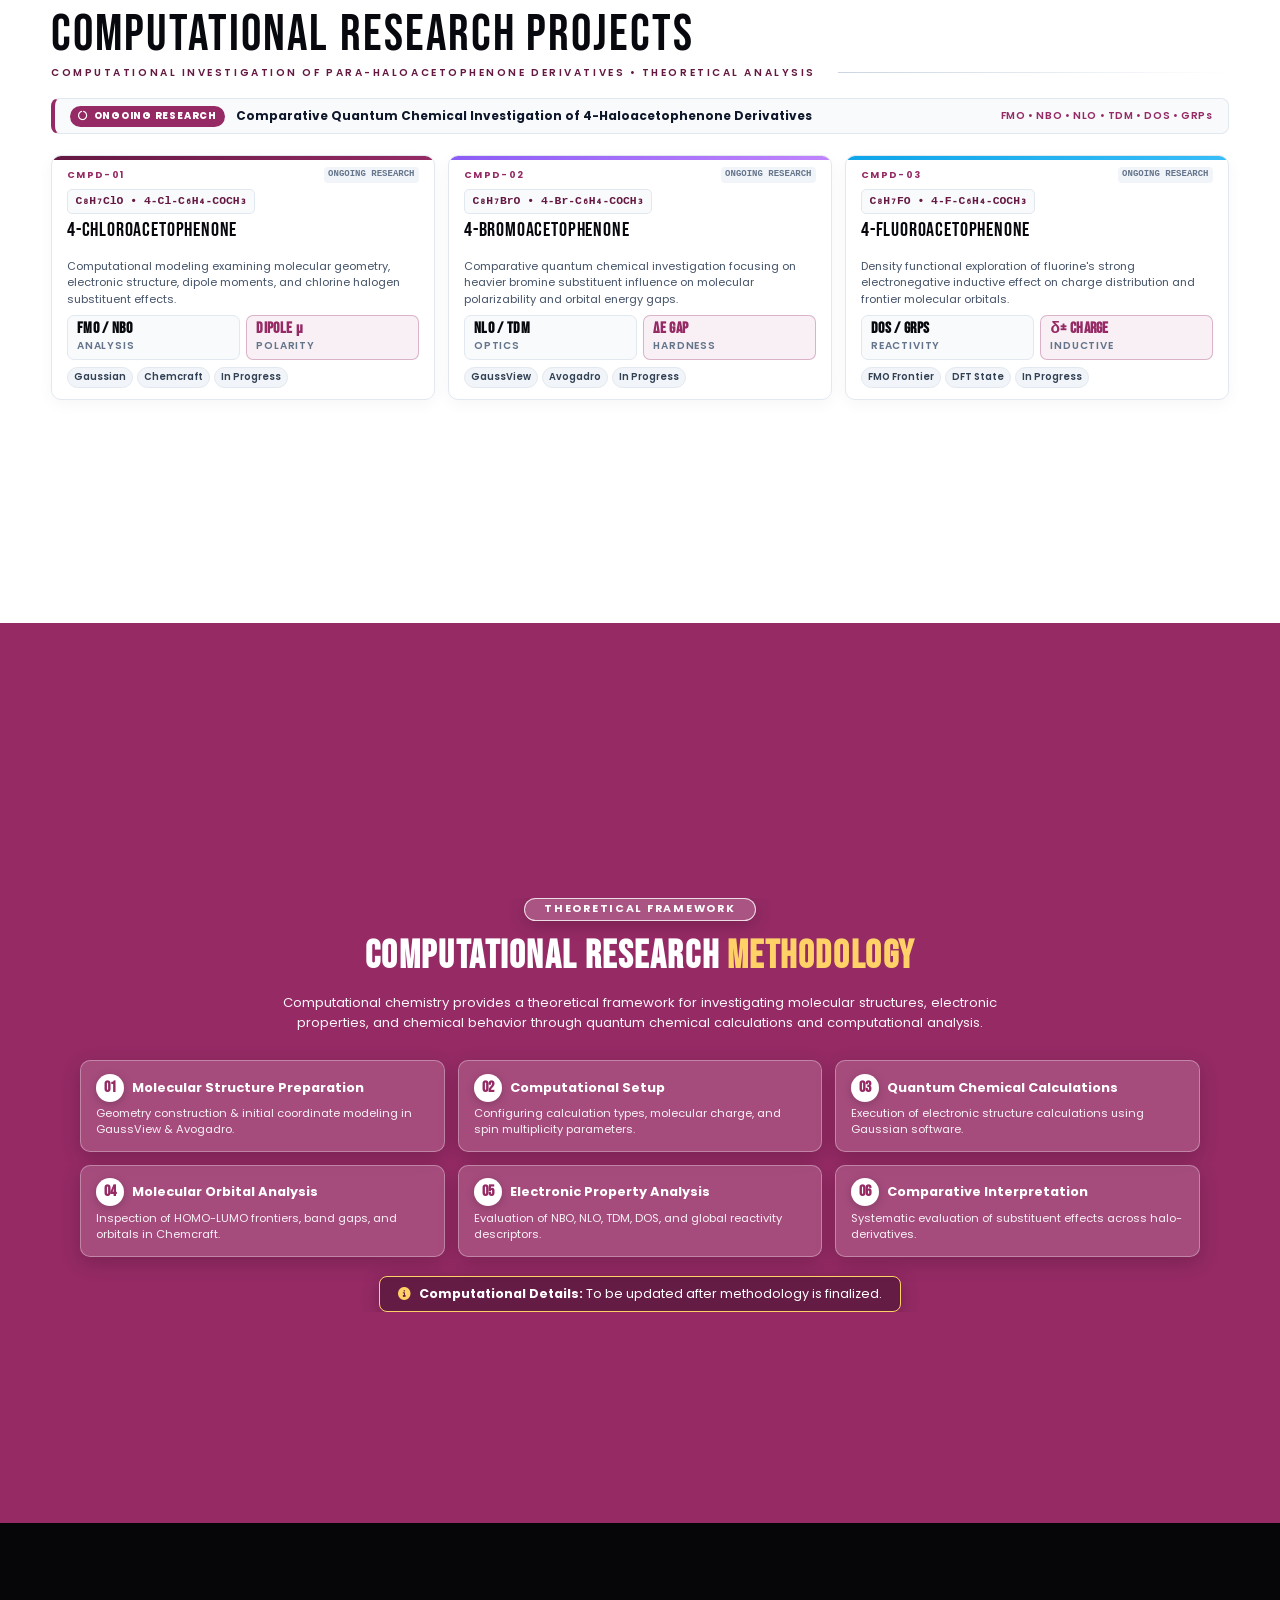
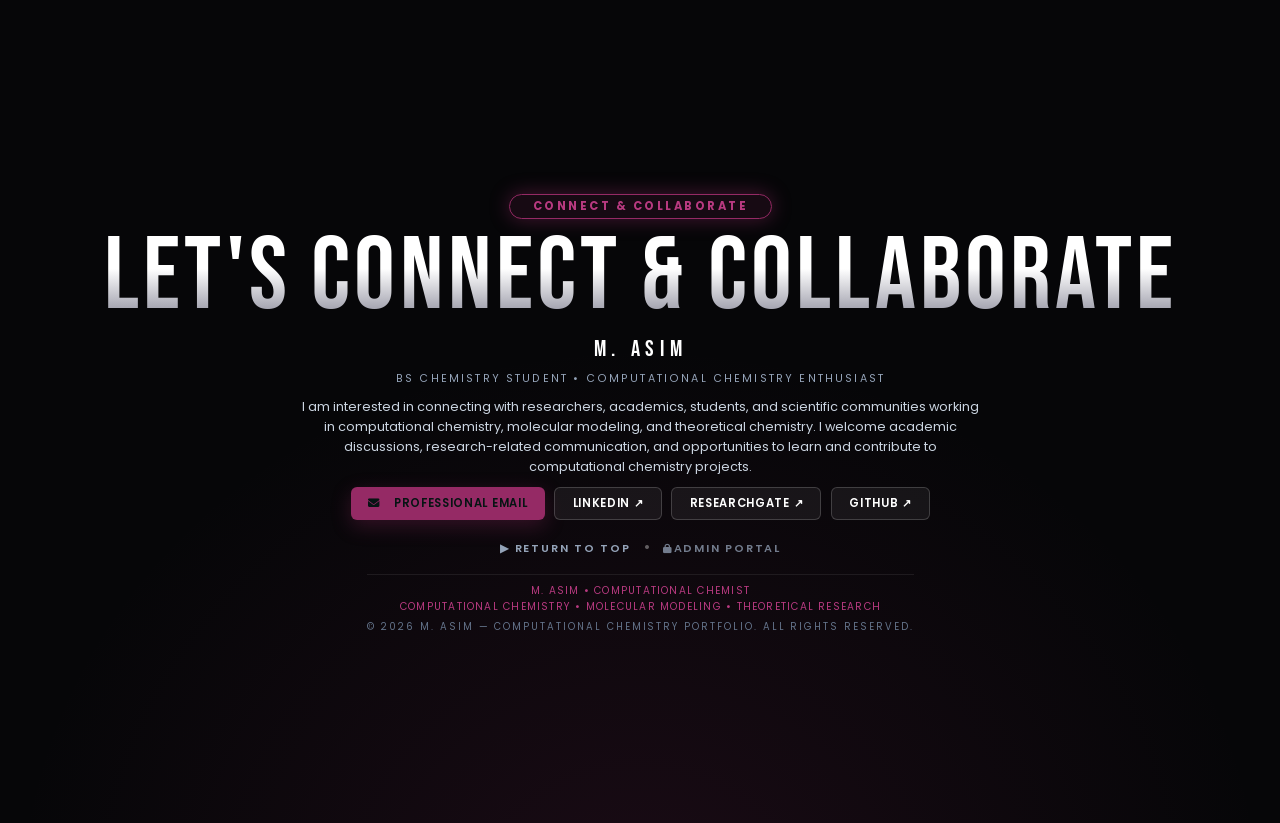
==== commit ab65679c: "Implement universal cloud theme persistence for GitHub Pages deployment" ====
--- a/index.html
+++ b/index.html
@@ -41,6 +41,82 @@
     <!-- EARLY DYNAMIC THEME ENGINE (Executes immediately before DOM render) -->
   <script>
     (function() {
+      var CLOUD_THEME_URL = 'https://api.restful-api.dev/objects/ff808181a09d98f701a1bfa8b02f6e85';
+
+      function applyDynamicThemeEarly(hexColor) {
+        if (!hexColor || typeof hexColor !== 'string' || !hexColor.startsWith('#')) return;
+        var clean = hexColor.replace('#', '').trim();
+        if (clean.length === 3) clean = clean.split('').map(function(c){return c+c;}).join('');
+        if (clean.length !== 6) return;
+
+        var r = parseInt(clean.substring(0, 2), 16) || 149;
+        var g = parseInt(clean.substring(2, 4), 16) || 42;
+        var b = parseInt(clean.substring(4, 6), 16) || 101;
+        var shade = function(p) {
+          var f = (100 + p) / 100;
+          var nr = Math.min(255, Math.max(0, Math.round(r * f)));
+          var ng = Math.min(255, Math.max(0, Math.round(g * f)));
+          var nb = Math.min(255, Math.max(0, Math.round(b * f)));
+          return '#' + ((1 << 24) + (nr << 16) + (ng << 8) + nb).toString(16).slice(1);
+        };
+        var dark = shade(-32);
+        var light = shade(25);
+        var lighter = shade(48);
+        var glow = 'rgba(' + r + ',' + g + ',' + b + ',0.45)';
+        var soft = 'rgba(' + r + ',' + g + ',' + b + ',0.12)';
+        var subtle = 'rgba(' + r + ',' + g + ',' + b + ',0.22)';
+        var border = 'rgba(' + r + ',' + g + ',' + b + ',0.4)';
+
+        document.documentElement.style.setProperty('--teal', hexColor);
+        document.documentElement.style.setProperty('--teal-dark', dark);
+        document.documentElement.style.setProperty('--teal-light', light);
+        document.documentElement.style.setProperty('--teal-lighter', lighter);
+        document.documentElement.style.setProperty('--teal-glow', glow);
+        document.documentElement.style.setProperty('--teal-soft', soft);
+        document.documentElement.style.setProperty('--teal-subtle', subtle);
+        document.documentElement.style.setProperty('--section-berry-bg', hexColor);
+
+        var css = ':root{' +
+          '--teal:' + hexColor + '!important;' +
+          '--teal-dark:' + dark + '!important;' +
+          '--teal-light:' + light + '!important;' +
+          '--teal-lighter:' + lighter + '!important;' +
+          '--teal-glow:' + glow + '!important;' +
+          '--teal-soft:' + soft + '!important;' +
+          '--teal-subtle:' + subtle + '!important;' +
+          '--section-berry-bg:' + hexColor + '!important;' +
+          '}' +
+          'section#methodology,section#methodology.section-berry{background:' + hexColor + '!important;background-color:' + hexColor + '!important;}' +
+          'section#methodology .method-step-num{color:' + hexColor + '!important;background:#ffffff!important;}' +
+          'section#methodology .method-card:hover{border-color:#ffffff!important;box-shadow:0 12px 30px rgba(0,0,0,0.3),0 0 20px ' + glow + '!important;}' +
+          'section#education.section-green,section#certifications.section-green{background:' + hexColor + '!important;background-color:' + hexColor + '!important;}' +
+          '.hero-title em{color:' + hexColor + '!important;text-shadow:0 0 35px ' + glow + '!important;}' +
+          '.btn-primary,a.btn-primary{background:' + hexColor + '!important;border-color:' + light + '!important;box-shadow:0 4px 18px ' + glow + '!important;}' +
+          '.btn-primary:hover,a.btn-primary:hover{background:' + light + '!important;}' +
+          'body::before{background:radial-gradient(circle,' + subtle + ' 0%,transparent 70%)!important;}' +
+          '#resume .t-node{background:linear-gradient(135deg,' + hexColor + ' 0%,' + light + ' 100%)!important;}' +
+          '#resume .t-line{background:linear-gradient(180deg,' + hexColor + ' 0%,#ffd166 30%,' + lighter + ' 60%,' + hexColor + ' 100%)!important;box-shadow:0 0 8px ' + glow + '!important;}' +
+          '#resume .timeline-card.journey-item:hover .t-body{border-color:' + hexColor + '!important;box-shadow:0 8px 24px ' + soft + ',-4px 0 0 0 ' + hexColor + '!important;}' +
+          '#resume .journey-item .t-header .t-badge.active{background:' + hexColor + '!important;color:#fff!important;}' +
+          '.card-accent-bar.c-teal{background:' + hexColor + '!important;}' +
+          '.dossier-card:hover{border-color:' + border + '!important;box-shadow:0 16px 36px -6px ' + glow + '!important;}' +
+          '.portrait-card{border-color:' + border + '!important;box-shadow:0 25px 60px -15px #000,0 0 35px ' + glow + '!important;}' +
+          '.hero-art:hover .portrait-card,.portrait-card:hover{border-color:' + hexColor + '!important;box-shadow:0 30px 70px -15px #000,0 0 50px ' + glow + '!important;}' +
+          '.status-chip{border-color:' + hexColor + '!important;color:' + light + '!important;box-shadow:0 0 15px ' + soft + '!important;}' +
+          'footer#contact .footer-tagline{color:' + light + '!important;}' +
+          'footer#contact .tbc-tag,footer#contact .pill-contact{color:' + light + '!important;border:1.5px solid ' + hexColor + '!important;background:' + soft + '!important;box-shadow:0 0 20px ' + glow + '!important;}';
+
+        var styleEl = document.getElementById('early-theme-accent-style');
+        if (!styleEl) {
+          styleEl = document.createElement('style');
+          styleEl.id = 'early-theme-accent-style';
+          document.head.appendChild(styleEl);
+        }
+        styleEl.textContent = css;
+      }
+
+      window.applyDynamicThemeEarly = applyDynamicThemeEarly;
+
       try {
         var params = new URLSearchParams(window.location.search);
         var qColor = params.get('color') || params.get('theme');
@@ -64,85 +140,27 @@
               if (data && data.theme && data.theme.accentColor) hexColor = data.theme.accentColor;
             }
           }
-          // Background server fetch (if running on a server backend with database)
-          try {
-            fetch('/api/theme')
-              .then(function(r){ if (r.ok) return r.json(); return null; })
-              .then(function(d){
-                if (d && d.theme_color && d.theme_color !== localStorage.getItem('asim_theme_color')) {
-                  localStorage.setItem('asim_theme_color', d.theme_color);
-                  location.reload();
-                }
-              }).catch(function(){});
-          } catch(e){}
         }
 
-        if (hexColor && hexColor.startsWith('#')) {
-          var clean = hexColor.replace('#', '').trim();
-          if (clean.length === 3) clean = clean.split('').map(function(c){return c+c;}).join('');
-          if (clean.length === 6) {
-            var r = parseInt(clean.substring(0, 2), 16) || 149;
-            var g = parseInt(clean.substring(2, 4), 16) || 42;
-            var b = parseInt(clean.substring(4, 6), 16) || 101;
-            var shade = function(p) {
-              var f = (100 + p) / 100;
-              var nr = Math.min(255, Math.max(0, Math.round(r * f)));
-              var ng = Math.min(255, Math.max(0, Math.round(g * f)));
-              var nb = Math.min(255, Math.max(0, Math.round(b * f)));
-              return '#' + ((1 << 24) + (nr << 16) + (ng << 8) + nb).toString(16).slice(1);
-            };
-            var dark = shade(-32);
-            var light = shade(25);
-            var lighter = shade(48);
-            var glow = 'rgba(' + r + ',' + g + ',' + b + ',0.45)';
-            var soft = 'rgba(' + r + ',' + g + ',' + b + ',0.12)';
-            var subtle = 'rgba(' + r + ',' + g + ',' + b + ',0.22)';
-            var border = 'rgba(' + r + ',' + g + ',' + b + ',0.4)';
-
-            document.documentElement.style.setProperty('--teal', hexColor);
-            document.documentElement.style.setProperty('--teal-dark', dark);
-            document.documentElement.style.setProperty('--teal-light', light);
-            document.documentElement.style.setProperty('--teal-lighter', lighter);
-            document.documentElement.style.setProperty('--teal-glow', glow);
-            document.documentElement.style.setProperty('--teal-soft', soft);
-            document.documentElement.style.setProperty('--teal-subtle', subtle);
-            document.documentElement.style.setProperty('--section-berry-bg', hexColor);
-
-            var css = ':root{' +
-              '--teal:' + hexColor + '!important;' +
-              '--teal-dark:' + dark + '!important;' +
-              '--teal-light:' + light + '!important;' +
-              '--teal-lighter:' + lighter + '!important;' +
-              '--teal-glow:' + glow + '!important;' +
-              '--teal-soft:' + soft + '!important;' +
-              '--teal-subtle:' + subtle + '!important;' +
-              '--section-berry-bg:' + hexColor + '!important;' +
-              '}' +
-              'section#methodology,section#methodology.section-berry{background:' + hexColor + '!important;background-color:' + hexColor + '!important;}' +
-              'section#methodology .method-step-num{color:' + hexColor + '!important;background:#ffffff!important;}' +
-              'section#methodology .method-card:hover{border-color:#ffffff!important;box-shadow:0 12px 30px rgba(0,0,0,0.3),0 0 20px ' + glow + '!important;}' +
-              'section#education.section-green,section#certifications.section-green{background:' + hexColor + '!important;background-color:' + hexColor + '!important;}' +
-              '.hero-title em{color:' + hexColor + '!important;text-shadow:0 0 35px ' + glow + '!important;}' +
-              '.btn-primary,a.btn-primary{background:' + hexColor + '!important;border-color:' + light + '!important;box-shadow:0 4px 18px ' + glow + '!important;}' +
-              '.btn-primary:hover,a.btn-primary:hover{background:' + light + '!important;}' +
-              'body::before{background:radial-gradient(circle,' + subtle + ' 0%,transparent 70%)!important;}' +
-              '#resume .t-node{background:linear-gradient(135deg,' + hexColor + ' 0%,' + light + ' 100%)!important;}' +
-              '#resume .t-line{background:linear-gradient(180deg,' + hexColor + ' 0%,#ffd166 30%,' + lighter + ' 60%,' + hexColor + ' 100%)!important;box-shadow:0 0 8px ' + glow + '!important;}' +
-              '#resume .timeline-card.journey-item:hover .t-body{border-color:' + hexColor + '!important;box-shadow:0 8px 24px ' + soft + ',-4px 0 0 0 ' + hexColor + '!important;}' +
-              '#resume .journey-item .t-header .t-badge.active{background:' + hexColor + '!important;color:#fff!important;}' +
-              '.card-accent-bar.c-teal{background:' + hexColor + '!important;}' +
-              '.dossier-card:hover{border-color:' + border + '!important;box-shadow:0 16px 36px -6px ' + glow + '!important;}' +
-              '.portrait-card{border-color:' + border + '!important;box-shadow:0 25px 60px -15px #000,0 0 35px ' + glow + '!important;}' +
-              '.hero-art:hover .portrait-card,.portrait-card:hover{border-color:' + hexColor + '!important;box-shadow:0 30px 70px -15px #000,0 0 50px ' + glow + '!important;}' +
-              '.status-chip{border-color:' + hexColor + '!important;color:' + light + '!important;box-shadow:0 0 15px ' + soft + '!important;}' +
-              'footer#contact .footer-tagline{color:' + light + '!important;}' +
-              'footer#contact .tbc-tag,footer#contact .pill-contact{color:' + light + '!important;border:1.5px solid ' + hexColor + '!important;background:' + soft + '!important;box-shadow:0 0 20px ' + glow + '!important;}';
-
-            var styleEl = document.createElement('style');
-            styleEl.id = 'early-theme-accent-style';
-            styleEl.textContent = css;
-            document.head.appendChild(styleEl);
-          }
+        if (hexColor) {
+          applyDynamicThemeEarly(hexColor);
+        }
+
+        // Live Universal Cloud Theme Synchronization (Works across all devices & cookies cleared)
+        fetch(CLOUD_THEME_URL)
+          .then(function(res){ if (res.ok) return res.json(); return null; })
+          .then(function(cloud){
+            if (cloud && cloud.data && cloud.data.color) {
+              var liveColor = cloud.data.color;
+              if (liveColor && liveColor.startsWith('#') && liveColor !== hexColor) {
+                localStorage.setItem('asim_theme_color', liveColor);
+                applyDynamicThemeEarly(liveColor);
+              }
+            }
+          }).catch(function(){});
+      } catch(e) {}
+    })();
+  </script>
         }
       } catch(e) {}
     })();
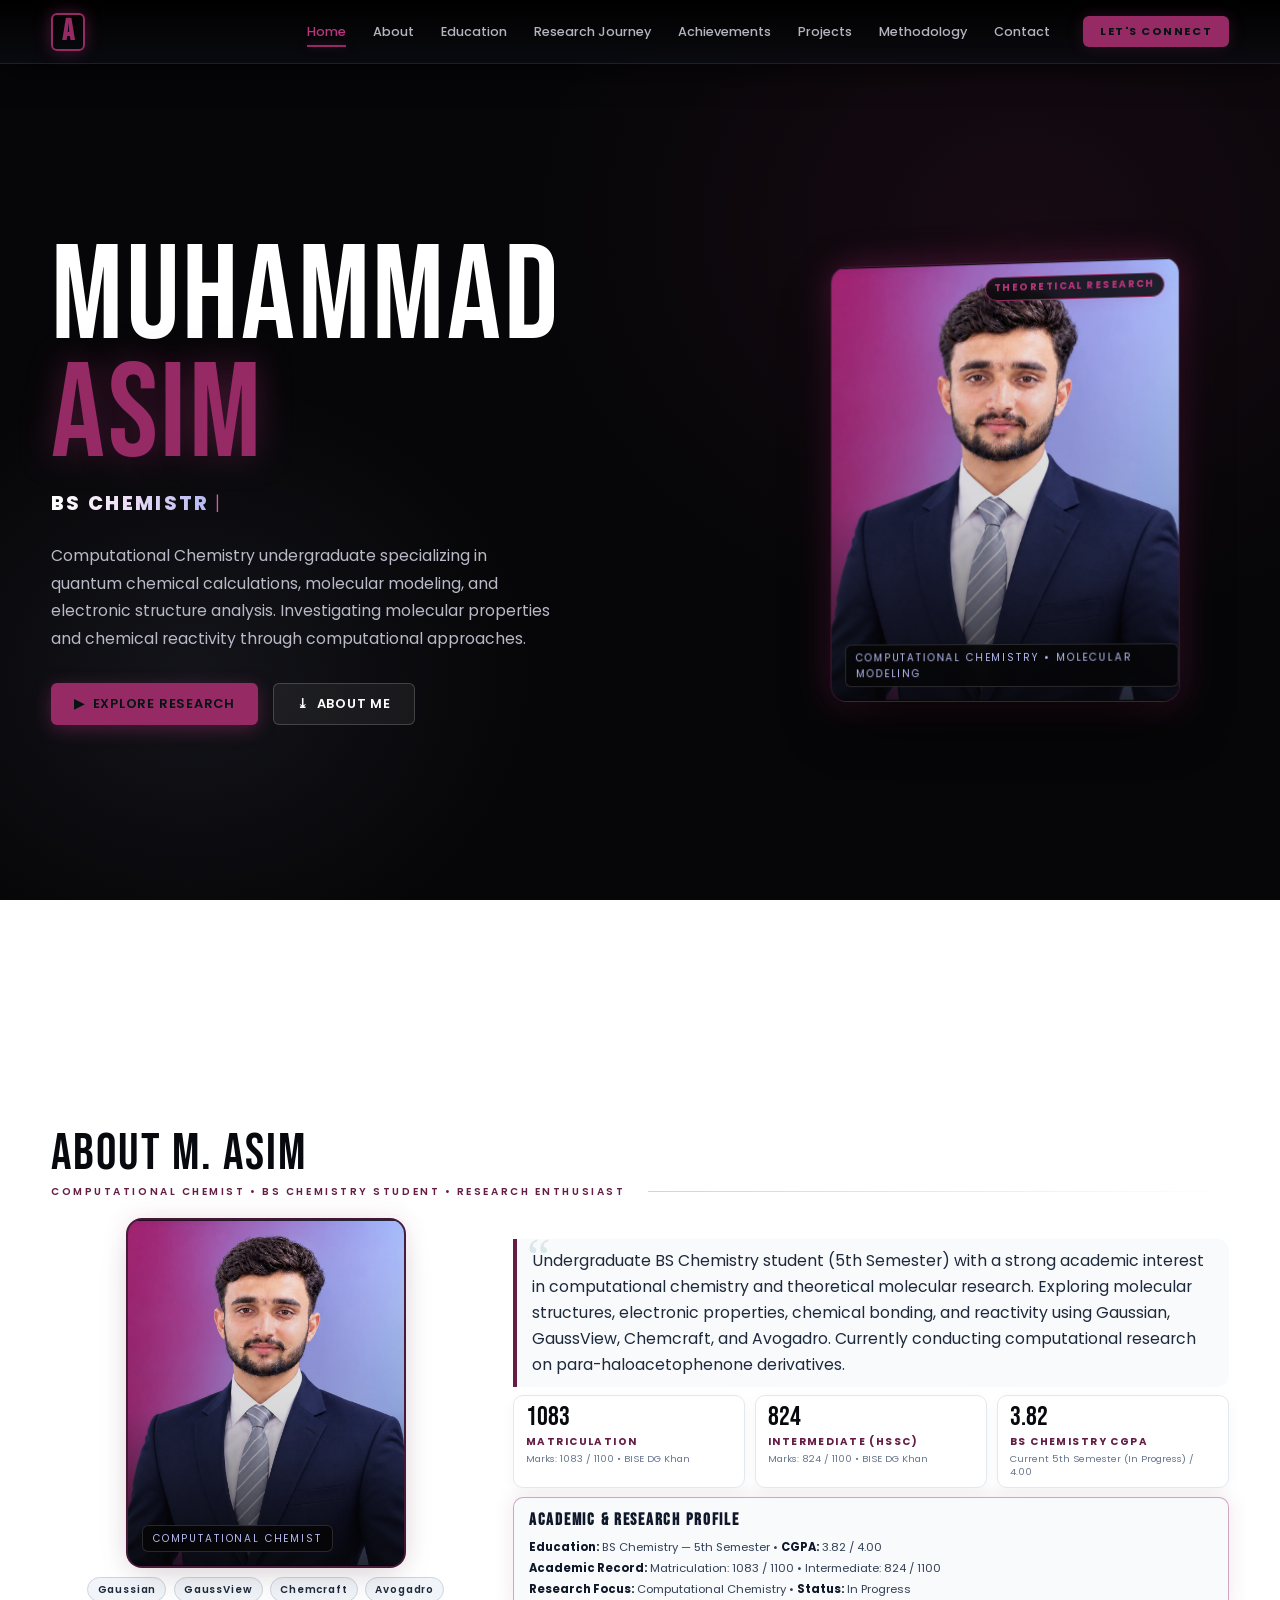
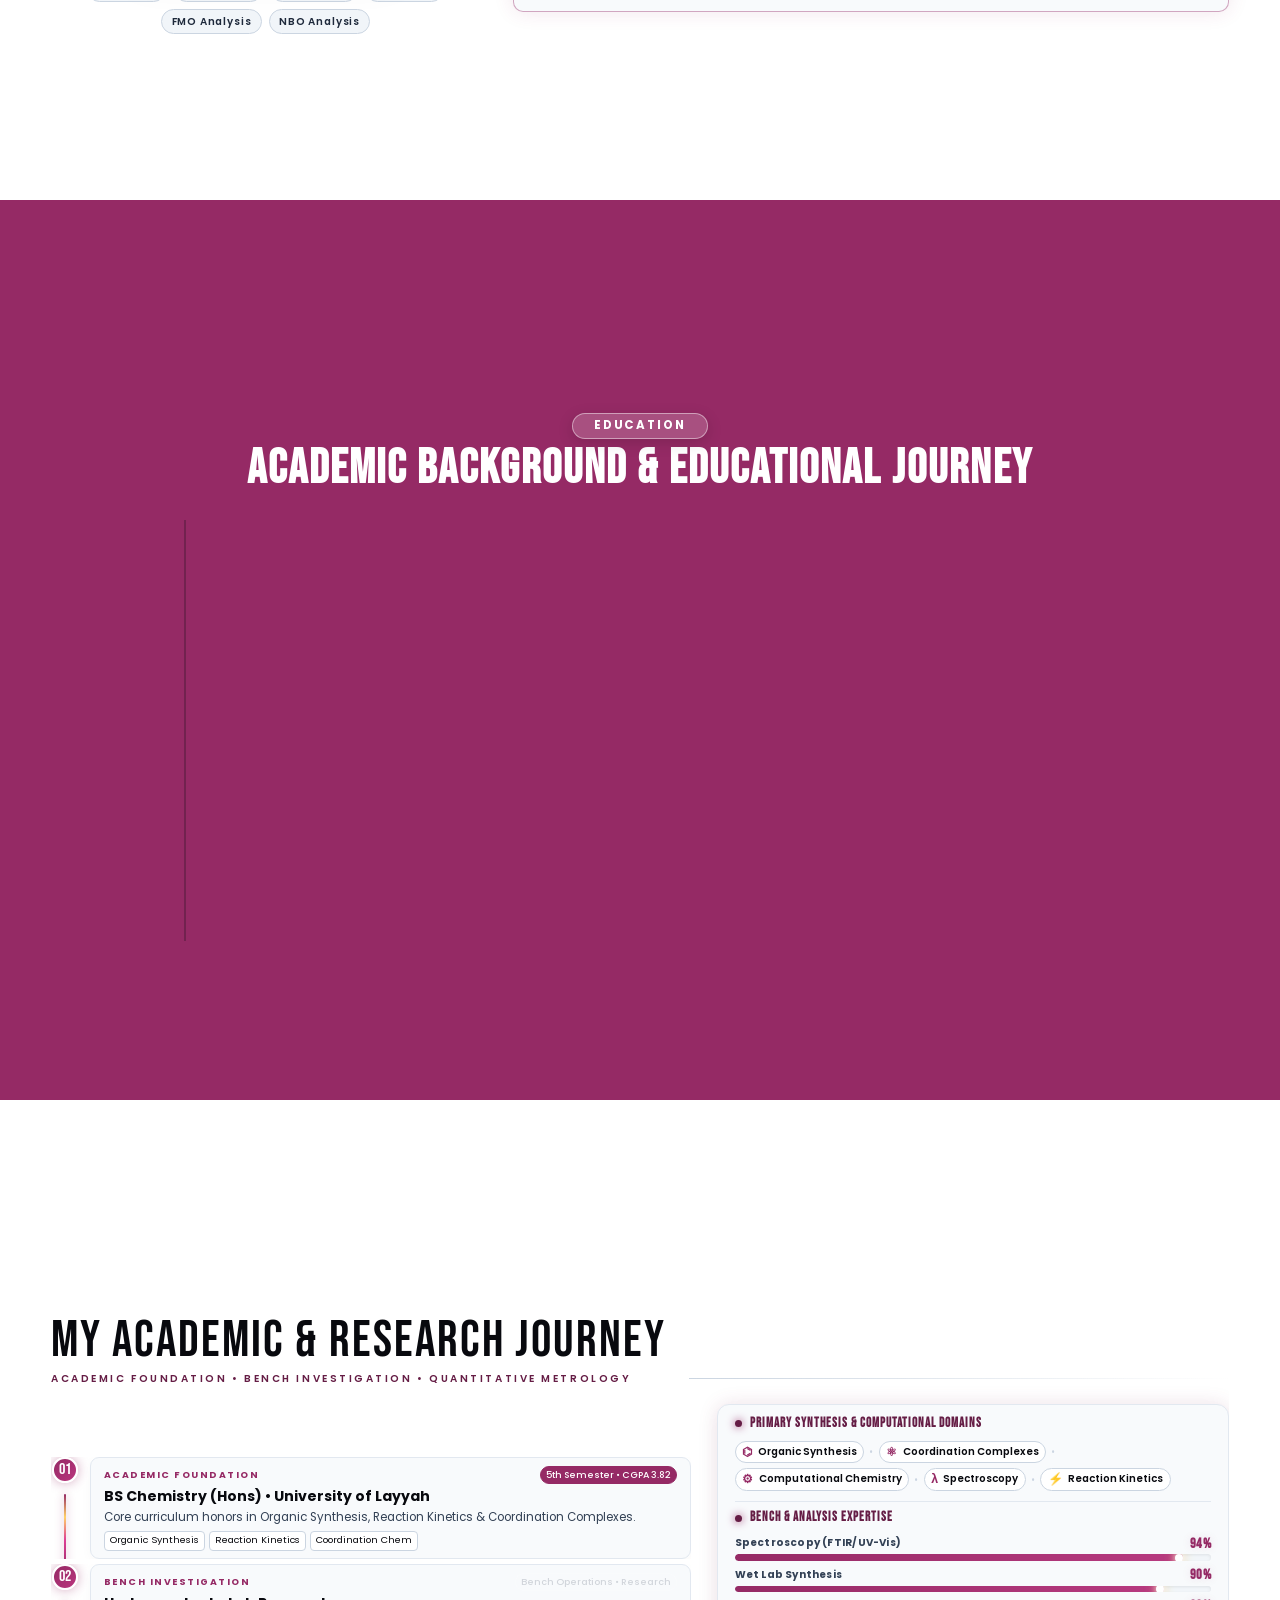
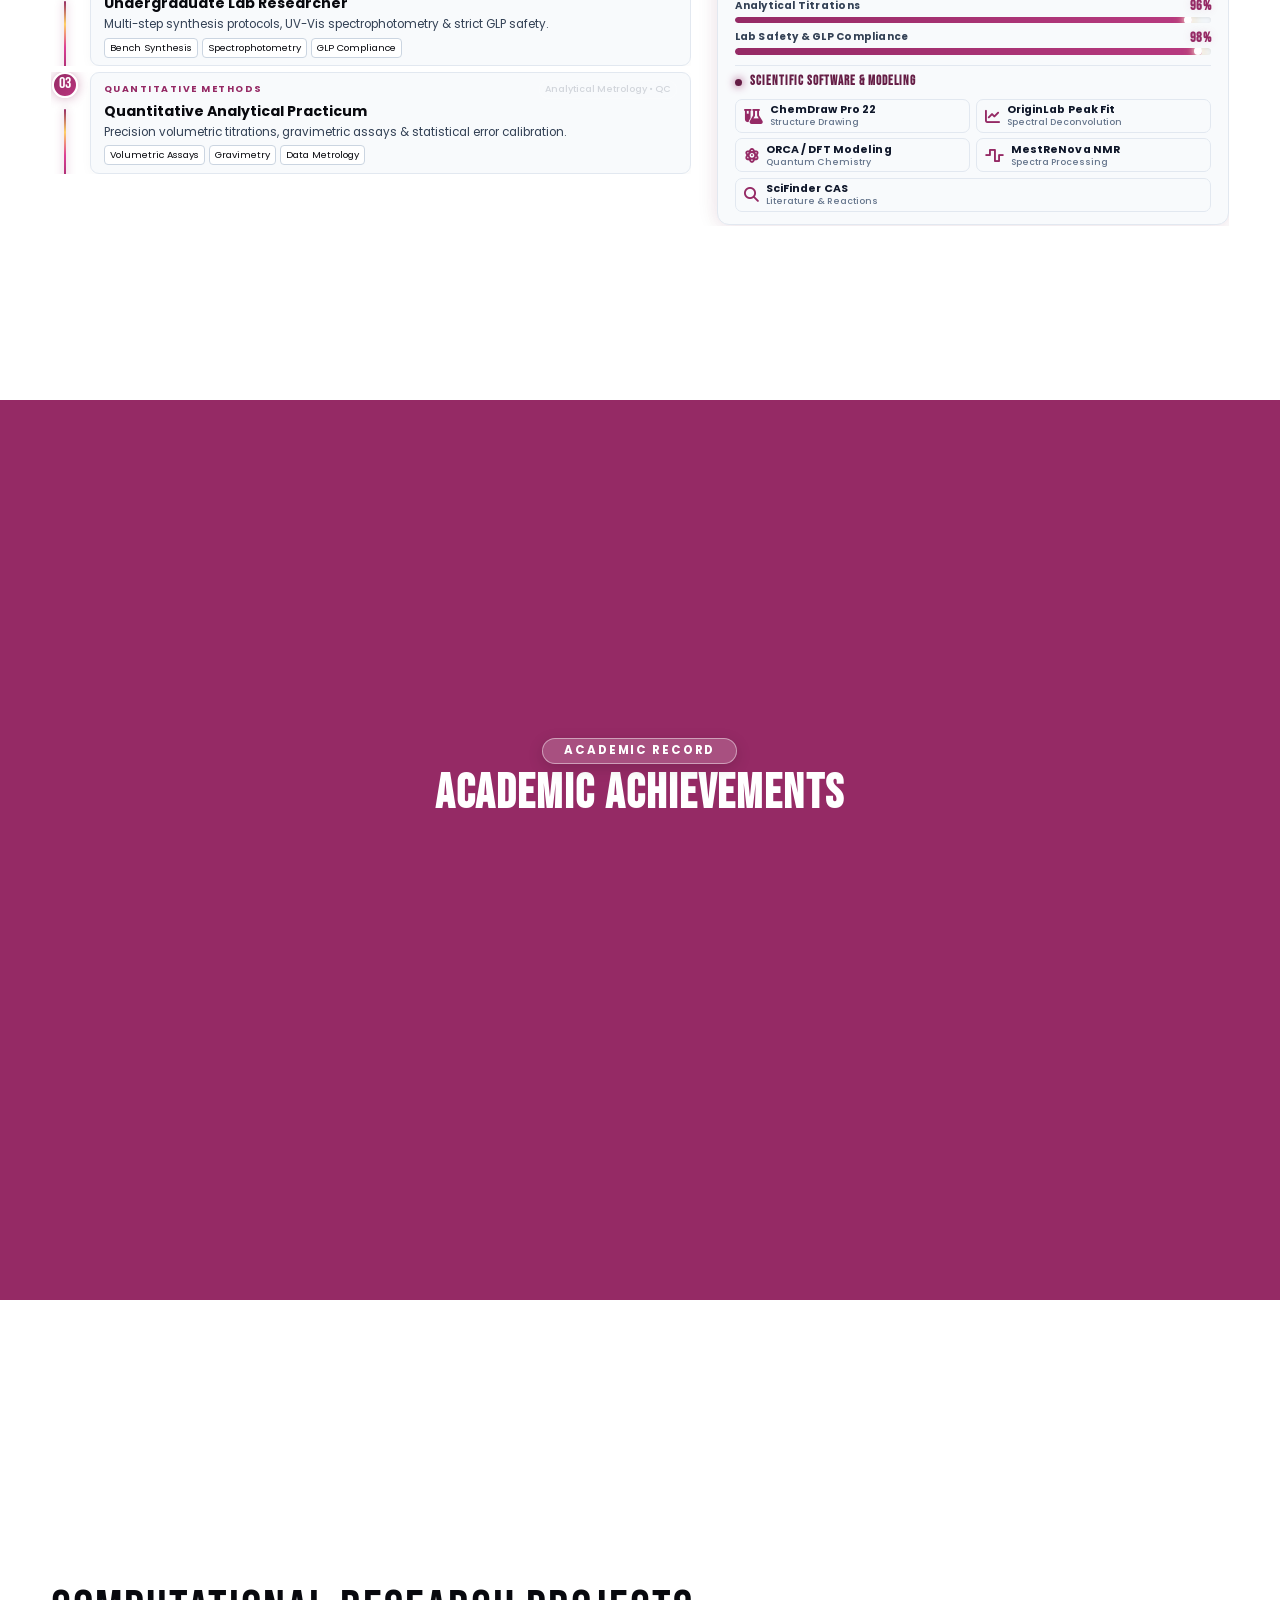
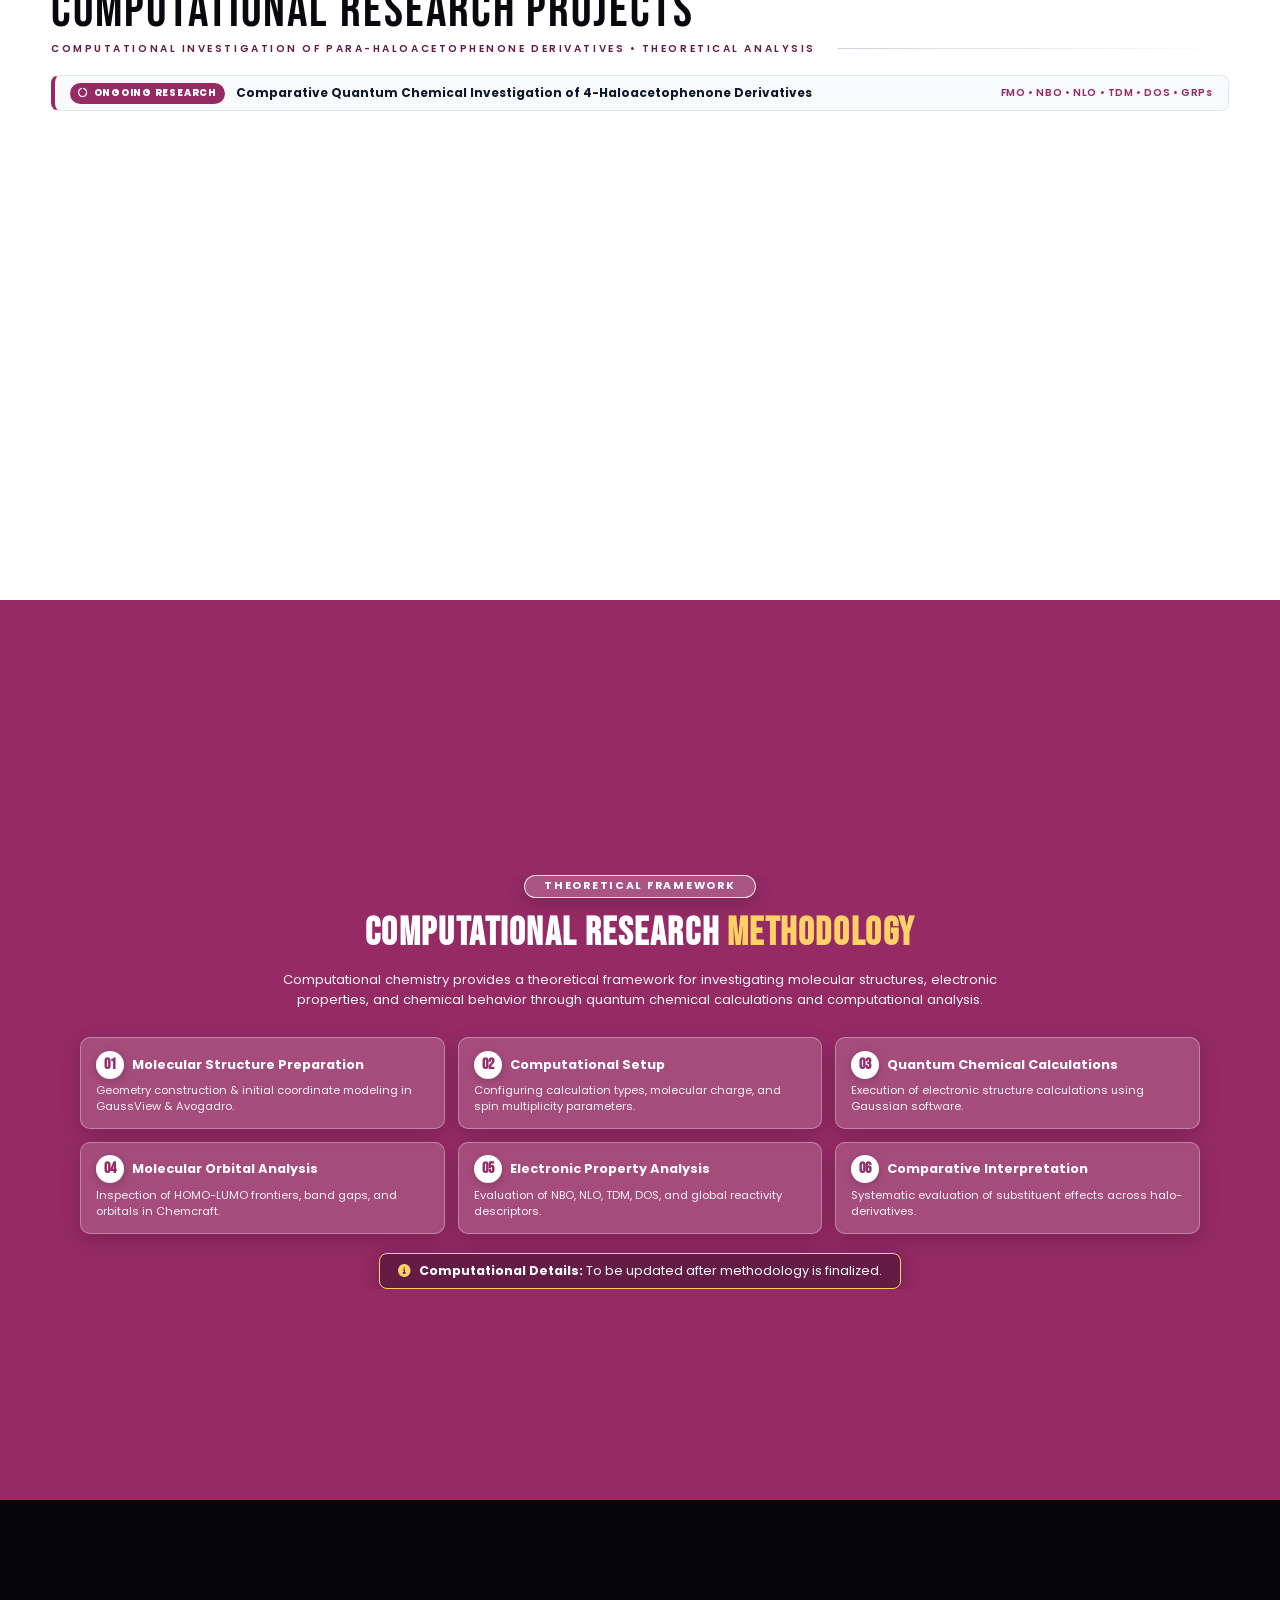
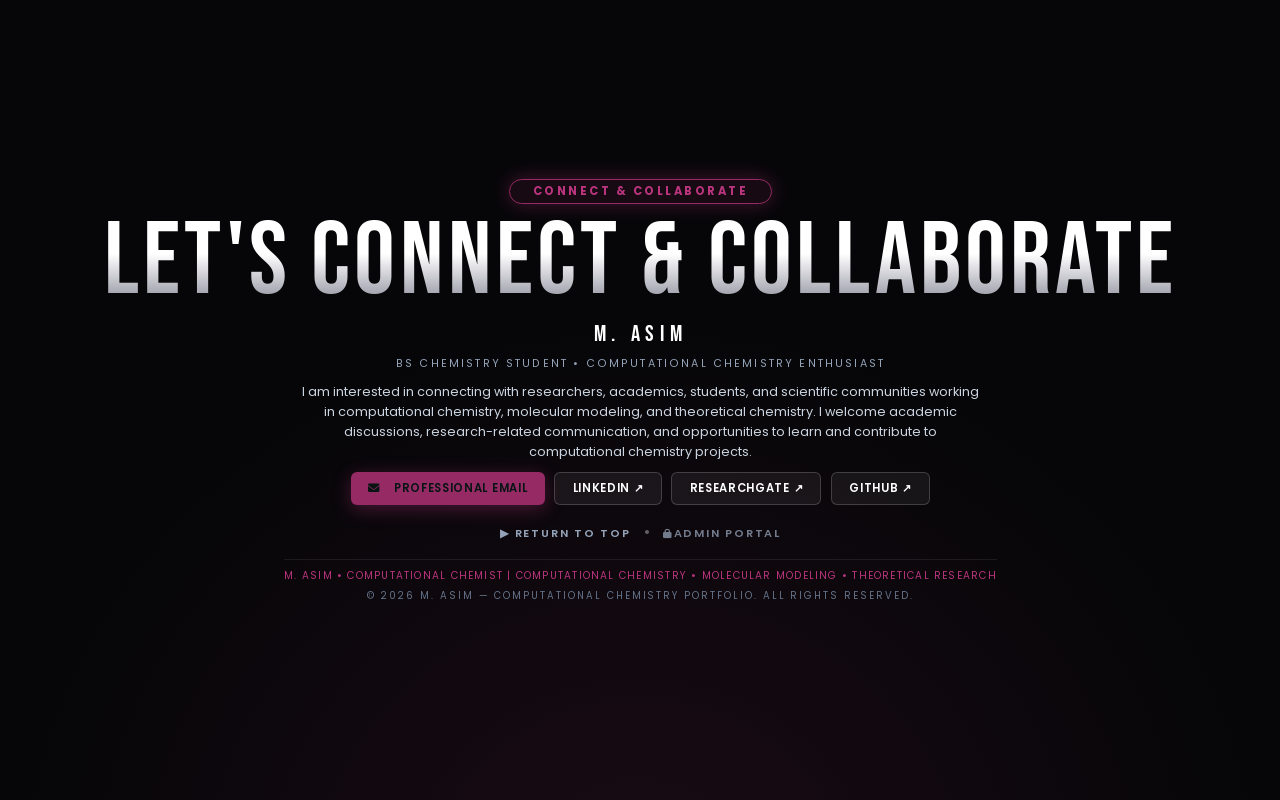
==== commit 275c91c3: "feat: complete production database architecture, SEO suite, and MUHAMMAD ASIM hero dual-color brandi" ====
--- a/index.html
+++ b/index.html
@@ -2,43 +2,172 @@
 <html lang="en">
 <head>
 <meta charset="UTF-8">
-<meta name="viewport" content="width=device-width, initial-scale=1.0">
-<title>M. ASIM — Computational Chemistry Portfolio</title>
-
-<!-- ══ SEO & SOCIAL LINK PREVIEW (WhatsApp, LinkedIn, Twitter, Facebook) ══ -->
-<meta name="description" content="Official portfolio of M. Asim — BS Chemistry Scholar at University of Layyah, specializing in Computational Chemistry, Quantum Chemical Calculations, and Molecular Modeling.">
-<meta name="keywords" content="M. Asim, Asim Chemistry, Computational Chemistry, University of Layyah, Gaussian, GaussView, Molecular Modeling, Layyah, Pakistan">
+<meta name="viewport" content="width=device-width, initial-scale=1.0, maximum-scale=5.0">
+<meta http-equiv="X-UA-Compatible" content="IE=edge">
+
+<!-- ══ PRIMARY SEO META TAGS ══ -->
+<title>M. ASIM — Computational Chemistry &amp; Molecular Modeling Portfolio</title>
+<meta name="title" content="M. ASIM — Computational Chemistry &amp; Molecular Modeling Portfolio">
+<meta name="description" content="Official portfolio of M. Asim — BS Chemistry Scholar at University of Layyah, specializing in Computational Chemistry, Quantum Chemical Calculations (Gaussian, ORCA, Chemcraft, Avogadro), and Molecular Modeling.">
+<meta name="keywords" content="M. Asim, Asim Chemistry, Computational Chemistry, Quantum Chemistry, Molecular Modeling, Gaussian 16, GaussView, Chemcraft, Avogadro, DFT Theory, FMO Analysis, University of Layyah, Layyah, Pakistan, Para-haloacetophenones">
 <meta name="author" content="M. Asim">
-
-<!-- ══ OPEN GRAPH (WhatsApp, LinkedIn, Facebook) ══ -->
-<meta property="og:type" content="website">
+<meta name="robots" content="index, follow, max-image-preview:large, max-snippet:-1, max-video-preview:-1">
+<meta name="googlebot" content="index, follow">
+<link rel="canonical" href="https://safiullah012.github.io/AsimPortfolio/">
+
+<!-- ══ MOBILE & UX OPTIMIZATION ══ -->
+<meta name="theme-color" content="#952a65" id="meta-theme-color">
+<meta name="format-detection" content="telephone=no">
+<meta name="referrer" content="strict-origin-when-cross-origin">
+
+<!-- ══ OPEN GRAPH (Facebook, LinkedIn, WhatsApp) ══ -->
+<meta property="og:type" content="profile">
 <meta property="og:site_name" content="M. Asim Portfolio">
-<meta property="og:title" content="M. ASIM — Computational Chemistry Portfolio">
-<meta property="og:description" content="Undergraduate BS Chemistry Scholar (5th Semester • CGPA 3.82) at University of Layyah specializing in computational chemistry, quantum modeling (Gaussian, ORCA, Chemcraft), and molecular electronic structure research.">
+<meta property="og:title" content="M. ASIM — Computational Chemistry &amp; Molecular Modeling Portfolio">
+<meta property="og:description" content="Undergraduate BS Chemistry Scholar (5th Semester • CGPA 3.82) at University of Layyah specializing in computational quantum modeling, DFT electronic structure research, and molecular spectroscopy.">
+<meta property="og:url" content="https://safiullah012.github.io/AsimPortfolio/">
 <meta property="og:image" content="https://safiullah012.github.io/AsimPortfolio/assets/asim.jpeg">
 <meta property="og:image:secure_url" content="https://safiullah012.github.io/AsimPortfolio/assets/asim.jpeg">
 <meta property="og:image:type" content="image/jpeg">
 <meta property="og:image:width" content="1200">
 <meta property="og:image:height" content="1200">
-<meta property="og:image:alt" content="M. Asim - Computational Chemist">
+<meta property="og:image:alt" content="M. Asim - Computational Chemist &amp; Undergraduate Researcher">
+<meta property="og:locale" content="en_US">
+<meta property="profile:first_name" content="Muhammad">
+<meta property="profile:last_name" content="Asim">
+<meta property="profile:username" content="m_asim">
 
 <!-- ══ TWITTER / X CARD ══ -->
 <meta name="twitter:card" content="summary_large_image">
-<meta name="twitter:title" content="M. ASIM — Computational Chemistry Portfolio">
+<meta name="twitter:url" content="https://safiullah012.github.io/AsimPortfolio/">
+<meta name="twitter:title" content="M. ASIM — Computational Chemistry &amp; Molecular Modeling Portfolio">
 <meta name="twitter:description" content="BS Chemistry Scholar (CGPA 3.82) at University of Layyah specializing in computational chemistry, quantum calculations, and molecular modeling.">
 <meta name="twitter:image" content="https://safiullah012.github.io/AsimPortfolio/assets/asim.jpeg">
-
-<!-- ══ FAVICON & ICONS ══ -->
+<meta name="twitter:image:alt" content="M. Asim - Computational Chemist">
+
+<!-- ══ FAVICON & TOUCH ICONS ══ -->
 <link rel="icon" type="image/jpeg" href="assets/asim.jpeg">
 <link rel="apple-touch-icon" href="assets/asim.jpeg">
 
+<!-- ══ DNS PREFETCH & PRECONNECT (High-Speed Performance) ══ -->
 <link rel="preconnect" href="https://fonts.googleapis.com">
 <link rel="preconnect" href="https://fonts.gstatic.com" crossorigin>
+<link rel="dns-prefetch" href="https://cdnjs.cloudflare.com">
+<link rel="dns-prefetch" href="https://api.restful-api.dev">
+
+<!-- ══ FONTS & CORE STYLESHEET ══ -->
 <link href="https://fonts.googleapis.com/css2?family=Bebas+Neue&family=Poppins:wght@300;400;500;600;700;800&display=swap" rel="stylesheet">
 <link rel="stylesheet" href="https://cdnjs.cloudflare.com/ajax/libs/font-awesome/6.4.0/css/all.min.css" crossorigin="anonymous" referrerpolicy="no-referrer">
-  
-  <link rel="stylesheet" href="css/style.css?v=20261108_1">
-    <!-- EARLY DYNAMIC THEME ENGINE (Executes immediately before DOM render) -->
+<link rel="stylesheet" href="css/style.css?v=20261112_1">
+
+<!-- ══ SCHEMA.ORG JSON-LD STRUCTURED DATA (Rich Snippets) ══ -->
+<script type="application/ld+json">
+{
+  "@context": "https://schema.org",
+  "@graph": [
+    {
+      "@type": "Person",
+      "@id": "https://safiullah012.github.io/AsimPortfolio/#person",
+      "name": "M. Asim",
+      "givenName": "Muhammad",
+      "familyName": "Asim",
+      "jobTitle": "Computational Chemist & Undergraduate Researcher",
+      "worksFor": {
+        "@type": "EducationalOrganization",
+        "name": "University of Layyah",
+        "url": "https://layyah.edu.pk"
+      },
+      "alumnusOf": {
+        "@type": "EducationalOrganization",
+        "name": "University of Layyah",
+        "department": "Department of Chemistry"
+      },
+      "image": "https://safiullah012.github.io/AsimPortfolio/assets/asim.jpeg",
+      "url": "https://safiullah012.github.io/AsimPortfolio/",
+      "email": "mailto:seefooo63@gmail.com",
+      "address": {
+        "@type": "PostalAddress",
+        "addressLocality": "Layyah",
+        "addressRegion": "Punjab",
+        "addressCountry": "Pakistan"
+      },
+      "knowsAbout": [
+        "Computational Chemistry",
+        "Quantum Chemical Calculations",
+        "Molecular Modeling",
+        "Density Functional Theory (DFT)",
+        "Gaussian 16",
+        "GaussView",
+        "Chemcraft",
+        "Avogadro",
+        "Frontier Molecular Orbital (FMO) Analysis",
+        "Natural Bond Orbital (NBO) Analysis",
+        "Organic Synthesis",
+        "UV-Vis & FTIR Spectroscopy"
+      ],
+      "sameAs": [
+        "https://github.com/SAFIULLAH012/AsimPortfolio",
+        "https://linkedin.com",
+        "https://researchgate.net"
+      ]
+    },
+    {
+      "@type": "WebSite",
+      "@id": "https://safiullah012.github.io/AsimPortfolio/#website",
+      "url": "https://safiullah012.github.io/AsimPortfolio/",
+      "name": "M. Asim Portfolio",
+      "description": "Computational Chemistry and Molecular Modeling Portfolio of M. Asim",
+      "publisher": {
+        "@id": "https://safiullah012.github.io/AsimPortfolio/#person"
+      },
+      "inLanguage": "en-US"
+    },
+    {
+      "@type": "ProfilePage",
+      "@id": "https://safiullah012.github.io/AsimPortfolio/#webpage",
+      "url": "https://safiullah012.github.io/AsimPortfolio/",
+      "name": "M. ASIM — Computational Chemistry & Molecular Modeling Portfolio",
+      "isPartOf": {
+        "@id": "https://safiullah012.github.io/AsimPortfolio/#website"
+      },
+      "about": {
+        "@id": "https://safiullah012.github.io/AsimPortfolio/#person"
+      },
+      "mainEntity": {
+        "@id": "https://safiullah012.github.io/AsimPortfolio/#person"
+      },
+      "inLanguage": "en-US"
+    },
+    {
+      "@type": "ItemList",
+      "@id": "https://safiullah012.github.io/AsimPortfolio/#compounds",
+      "name": "Investigated Chemical Derivatives & Quantum Chemical Projects",
+      "itemListElement": [
+        {
+          "@type": "ListItem",
+          "position": 1,
+          "name": "4-Chloroacetophenone (C8H7ClO)",
+          "description": "Computational DFT modeling of molecular geometry, electronic structure, dipole moments, and chlorine halogen substituent effects."
+        },
+        {
+          "@type": "ListItem",
+          "position": 2,
+          "name": "4-Bromoacetophenone (C8H7BrO)",
+          "description": "Comparative quantum chemical investigation focusing on heavier bromine substituent influence on molecular polarizability and orbital energy gaps."
+        },
+        {
+          "@type": "ListItem",
+          "position": 3,
+          "name": "4-Fluoroacetophenone (C8H7FO)",
+          "description": "Density functional exploration of fluorine strong electronegative inductive effect on charge distribution and frontier molecular orbitals."
+        }
+      ]
+    }
+  ]
+}
+</script>
+
+  <!-- EARLY DYNAMIC THEME ENGINE (Executes immediately before DOM render) -->
   <script>
     (function() {
       var CLOUD_THEME_URL = 'https://api.restful-api.dev/objects/ff808181a09d98f701a1bfa8b02f6e85';
@@ -91,6 +220,7 @@
           'section#methodology .method-card:hover{border-color:#ffffff!important;box-shadow:0 12px 30px rgba(0,0,0,0.3),0 0 20px ' + glow + '!important;}' +
           'section#education.section-green,section#certifications.section-green{background:' + hexColor + '!important;background-color:' + hexColor + '!important;}' +
           '.hero-title em{color:' + hexColor + '!important;text-shadow:0 0 35px ' + glow + '!important;}' +
+          '.hero-title .name-white{color:#ffffff!important;}' +
           '.btn-primary,a.btn-primary{background:' + hexColor + '!important;border-color:' + light + '!important;box-shadow:0 4px 18px ' + glow + '!important;}' +
           '.btn-primary:hover,a.btn-primary:hover{background:' + light + '!important;}' +
           'body::before{background:radial-gradient(circle,' + subtle + ' 0%,transparent 70%)!important;}' +
@@ -161,10 +291,6 @@
       } catch(e) {}
     })();
   </script>
-        }
-      } catch(e) {}
-    })();
-  </script>
 </head>
 <body>
 
@@ -196,7 +322,7 @@
     <div class="container">
       <div class="hero-grid">
         <div class="hero-content motion-reveal">
-          <h1 class="hero-title">M. <em>A</em>SIM</h1>
+          <h1 class="hero-title"><span class="name-white" style="color: #ffffff;">MUHAMMAD</span> <em>ASIM</em></h1>
           <p class="hero-tag"><span class="typewriter-text" id="typewriterText">COMPUTATIONAL CHEMIST</span><span class="typewriter-cursor">|</span></p>
           <p class="hero-desc">
             Computational Chemistry undergraduate specializing in quantum chemical calculations, molecular modeling, and electronic structure analysis. Investigating molecular properties and chemical reactivity through computational approaches.
--- a/css/style.css
+++ b/css/style.css
@@ -738,6 +738,11 @@
   color: var(--white);
 }
 
+.hero-title .name-white {
+  color: #ffffff !important;
+  display: inline-block;
+}
+
 .hero-title em {
   font-style: normal;
   color: var(--teal);
@@ -3726,12 +3731,17 @@
   transition: transform 0.3s cubic-bezier(0.16, 1, 0.3, 1), box-shadow 0.3s ease, border-color 0.3s ease !important;
   background: #ffffff !important;
 }
+section#education .timeline-card::after {
+  display: none !important;
+}
 section#education .timeline-card:hover,
 section#education .timeline-card:active,
 section#education .timeline-card:focus {
   transform: translateY(-3px) scale(1.01) !important;
   box-shadow: 0 14px 32px rgba(0, 0, 0, 0.16) !important;
   background: #ffffff !important;
+  opacity: 1 !important;
+  filter: none !important;
 }
 section#education .timeline-icon i {
   transition: transform 0.5s cubic-bezier(0.34, 1.56, 0.64, 1), color 0.3s ease, text-shadow 0.3s ease !important;
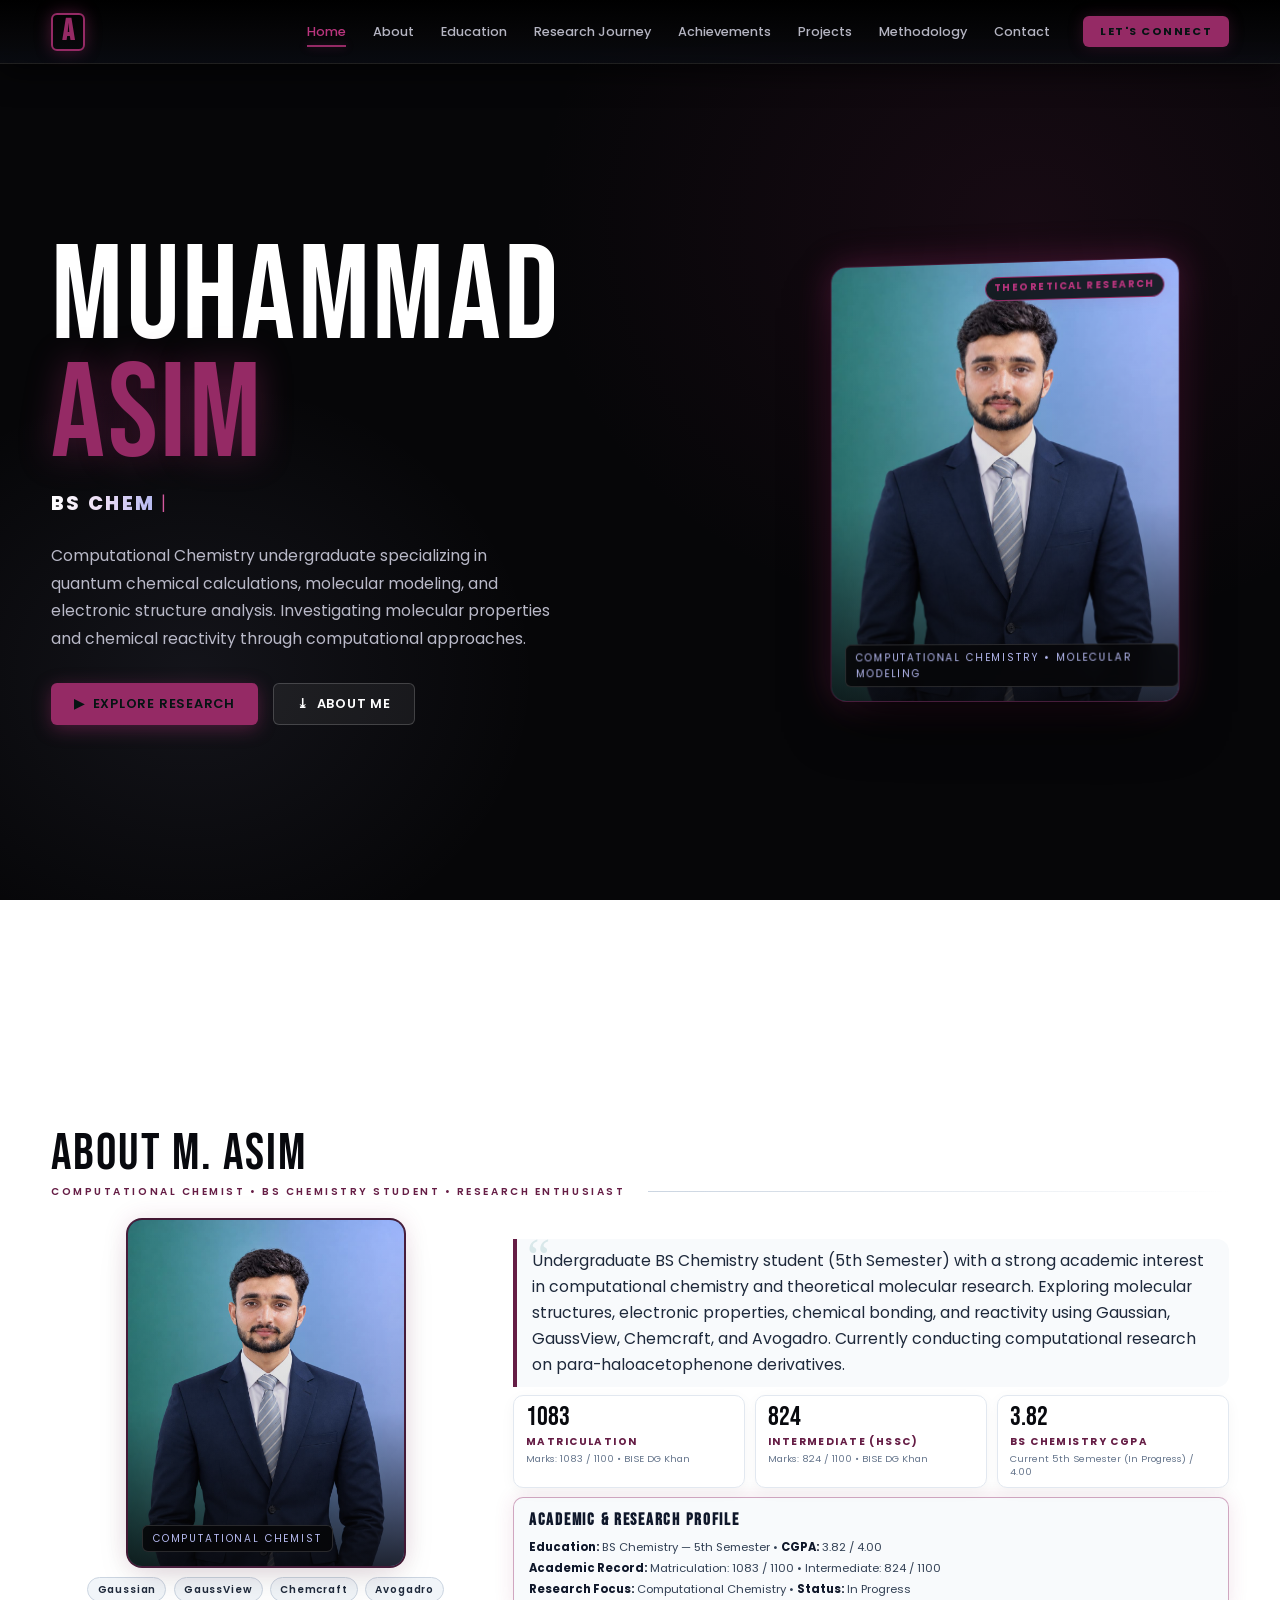
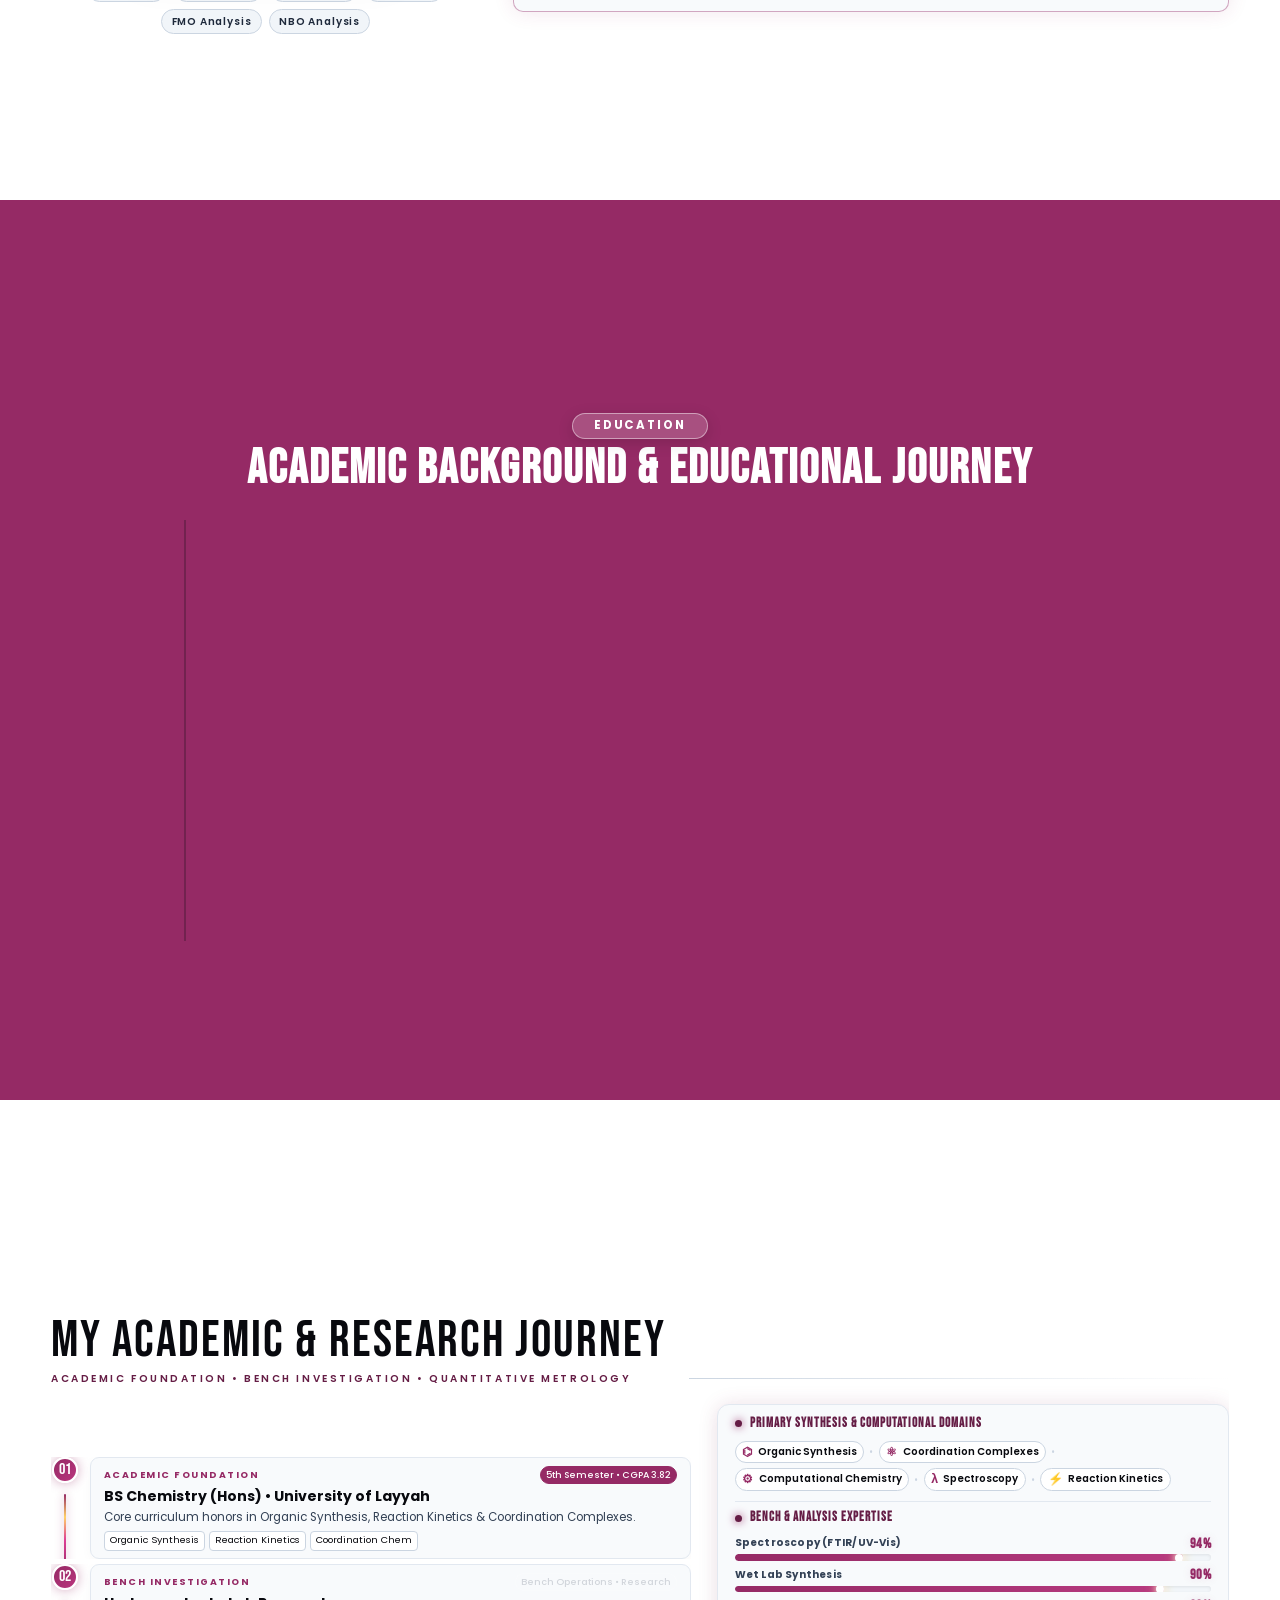
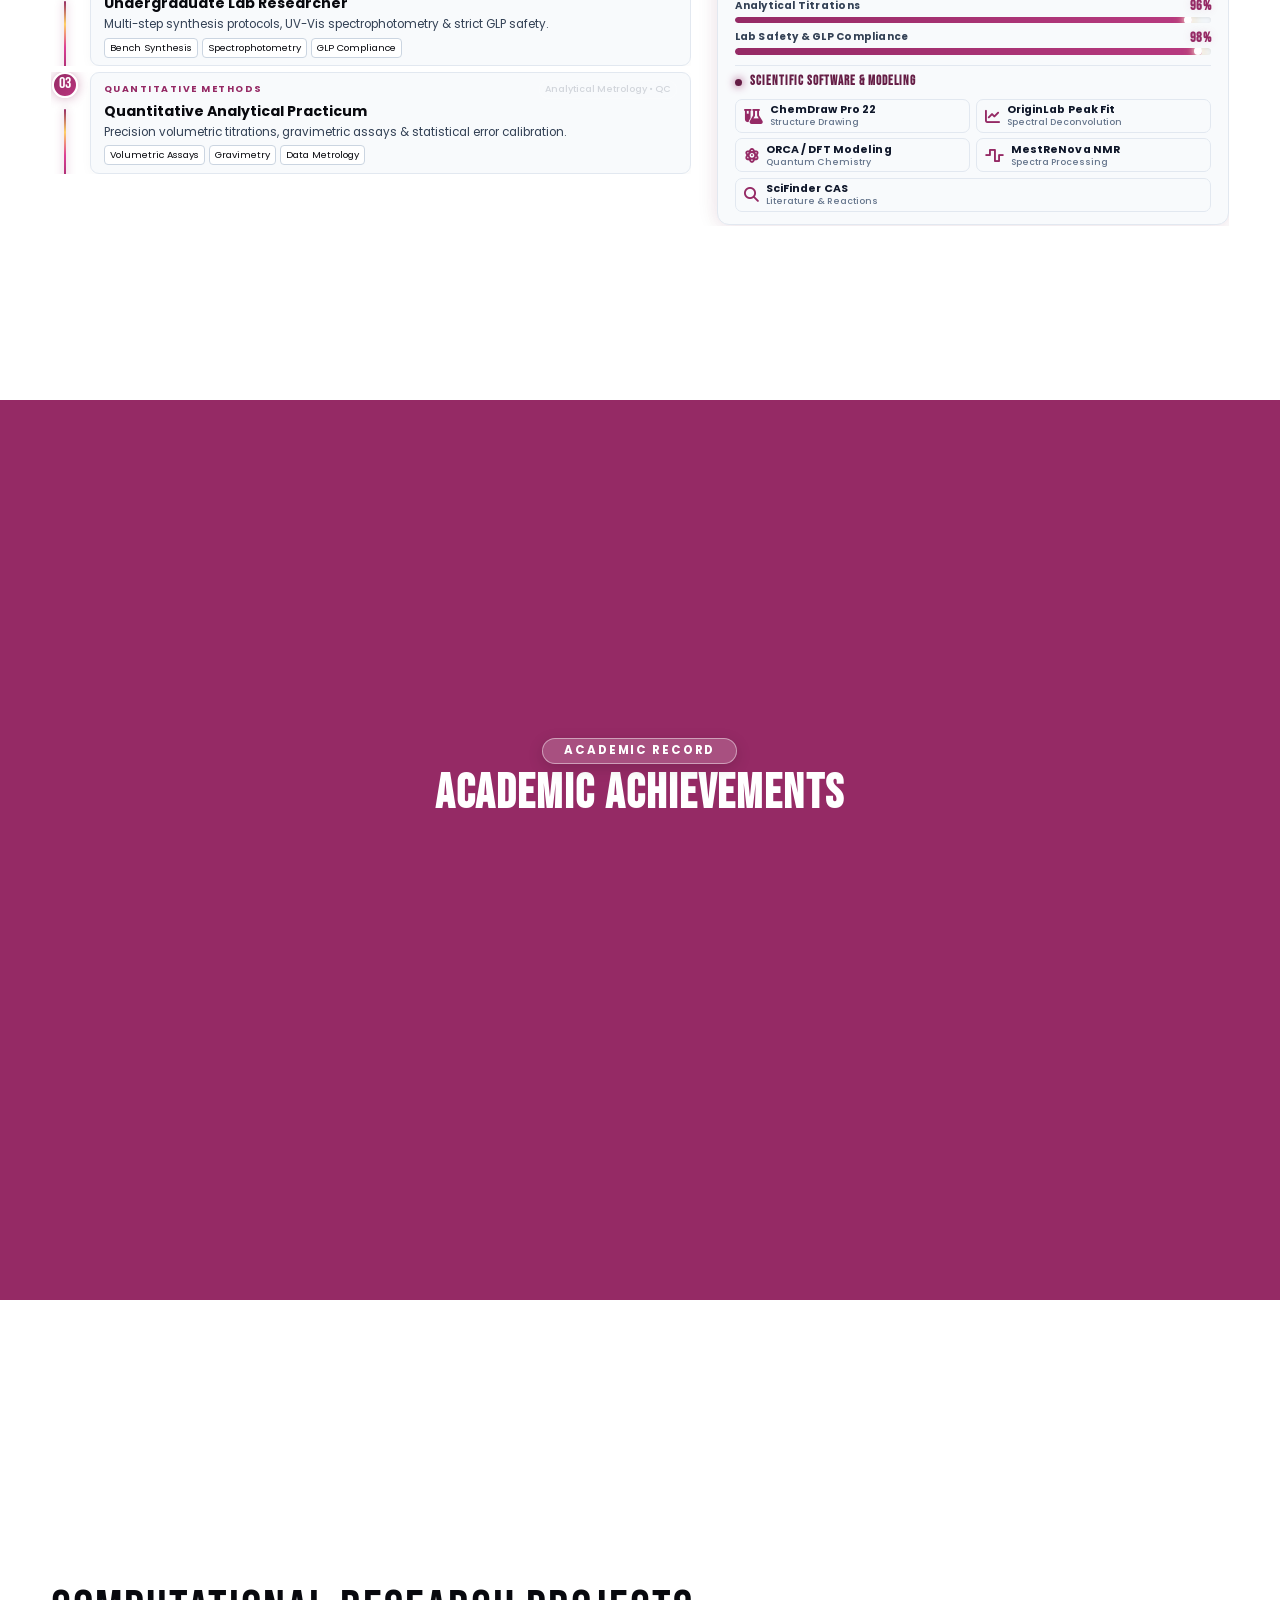
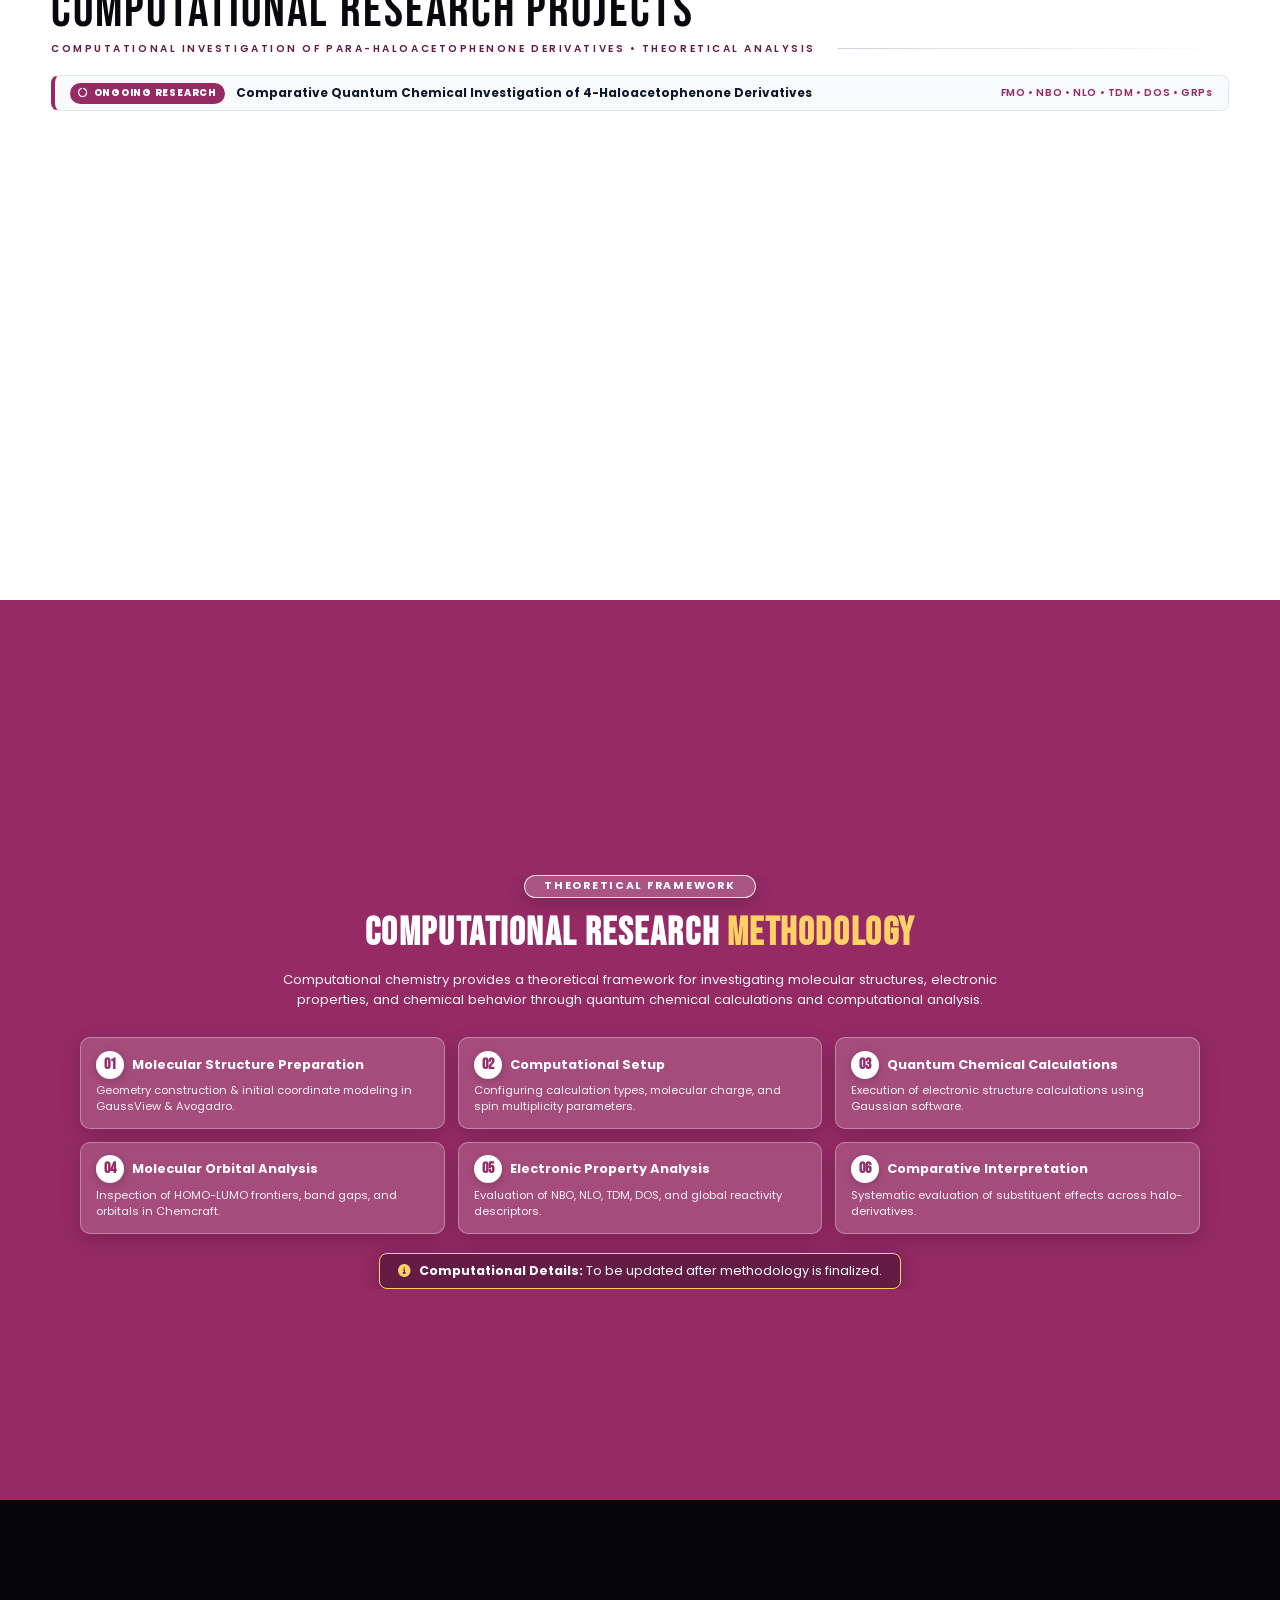
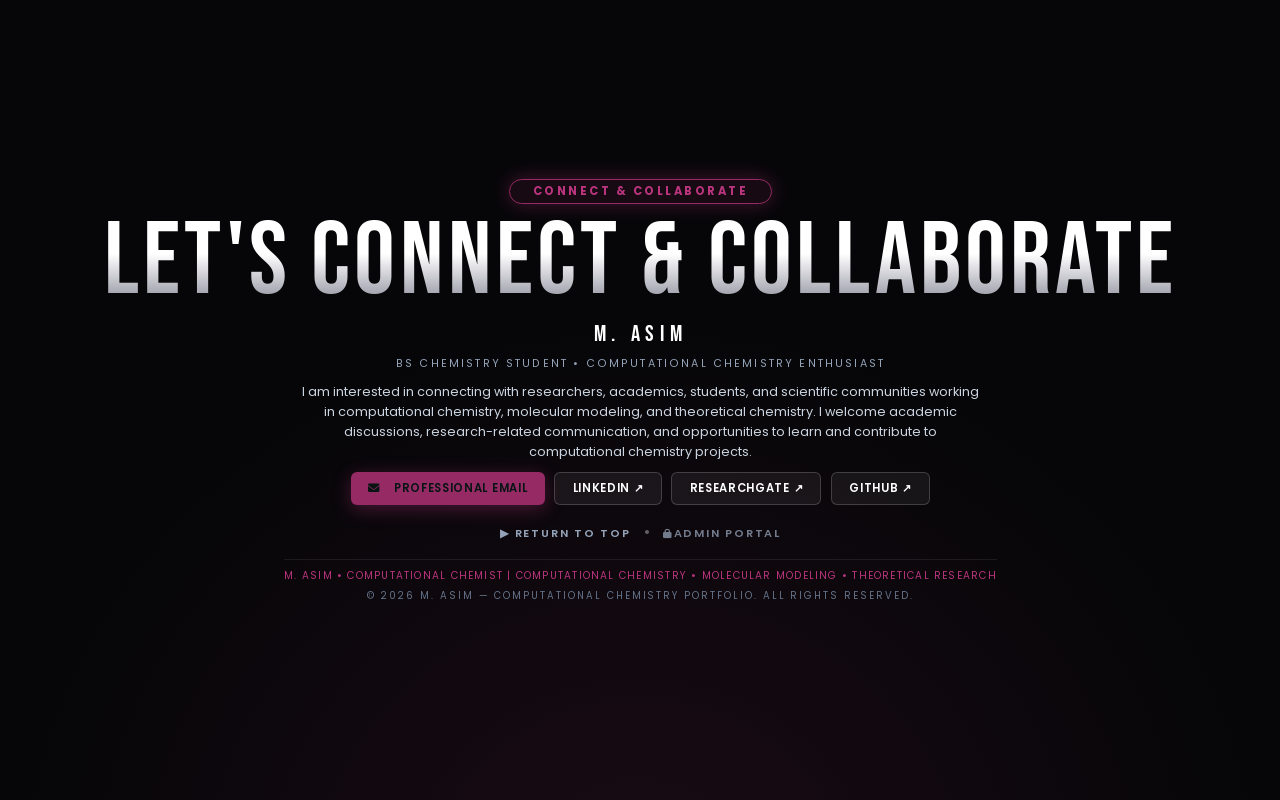
==== commit 1dfe3bad: "chore: sync updated profile picture asim.jpeg across static and assets with cache-busting" ====
--- a/index.html
+++ b/index.html
@@ -26,8 +26,8 @@
 <meta property="og:title" content="M. ASIM — Computational Chemistry &amp; Molecular Modeling Portfolio">
 <meta property="og:description" content="Undergraduate BS Chemistry Scholar (5th Semester • CGPA 3.82) at University of Layyah specializing in computational quantum modeling, DFT electronic structure research, and molecular spectroscopy.">
 <meta property="og:url" content="https://safiullah012.github.io/AsimPortfolio/">
-<meta property="og:image" content="https://safiullah012.github.io/AsimPortfolio/assets/asim.jpeg">
-<meta property="og:image:secure_url" content="https://safiullah012.github.io/AsimPortfolio/assets/asim.jpeg">
+<meta property="og:image" content="https://safiullah012.github.io/AsimPortfolio/assets/asim.jpeg?v=2">
+<meta property="og:image:secure_url" content="https://safiullah012.github.io/AsimPortfolio/assets/asim.jpeg?v=2">
 <meta property="og:image:type" content="image/jpeg">
 <meta property="og:image:width" content="1200">
 <meta property="og:image:height" content="1200">
@@ -42,7 +42,7 @@
 <meta name="twitter:url" content="https://safiullah012.github.io/AsimPortfolio/">
 <meta name="twitter:title" content="M. ASIM — Computational Chemistry &amp; Molecular Modeling Portfolio">
 <meta name="twitter:description" content="BS Chemistry Scholar (CGPA 3.82) at University of Layyah specializing in computational chemistry, quantum calculations, and molecular modeling.">
-<meta name="twitter:image" content="https://safiullah012.github.io/AsimPortfolio/assets/asim.jpeg">
+<meta name="twitter:image" content="https://safiullah012.github.io/AsimPortfolio/assets/asim.jpeg?v=2">
 <meta name="twitter:image:alt" content="M. Asim - Computational Chemist">
 
 <!-- ══ FAVICON & TOUCH ICONS ══ -->
@@ -334,7 +334,7 @@
         </div>
         <div class="hero-art motion-reveal motion-stagger-2">
           <div class="portrait-card">
-            <img src="assets/asim.jpeg" alt="M. Asim - Computational Chemist" class="portrait-img">
+            <img src="assets/asim.jpeg?v=2" alt="M. Asim - Computational Chemist" class="portrait-img">
             <div class="portrait-overlay"></div>
             <span class="status-chip">THEORETICAL RESEARCH</span>
             <span class="badge">COMPUTATIONAL CHEMISTRY &bull; MOLECULAR MODELING</span>
@@ -357,7 +357,7 @@
       <div class="about-grid">
         <div class="about-visual motion-reveal">
           <div class="portrait-card">
-            <img src="assets/asim.jpeg" alt="M. Asim - Computational Chemist" class="portrait-img">
+            <img src="assets/asim.jpeg?v=2" alt="M. Asim - Computational Chemist" class="portrait-img">
             <div class="portrait-overlay"></div>
             <span class="badge">COMPUTATIONAL CHEMIST</span>
           </div>
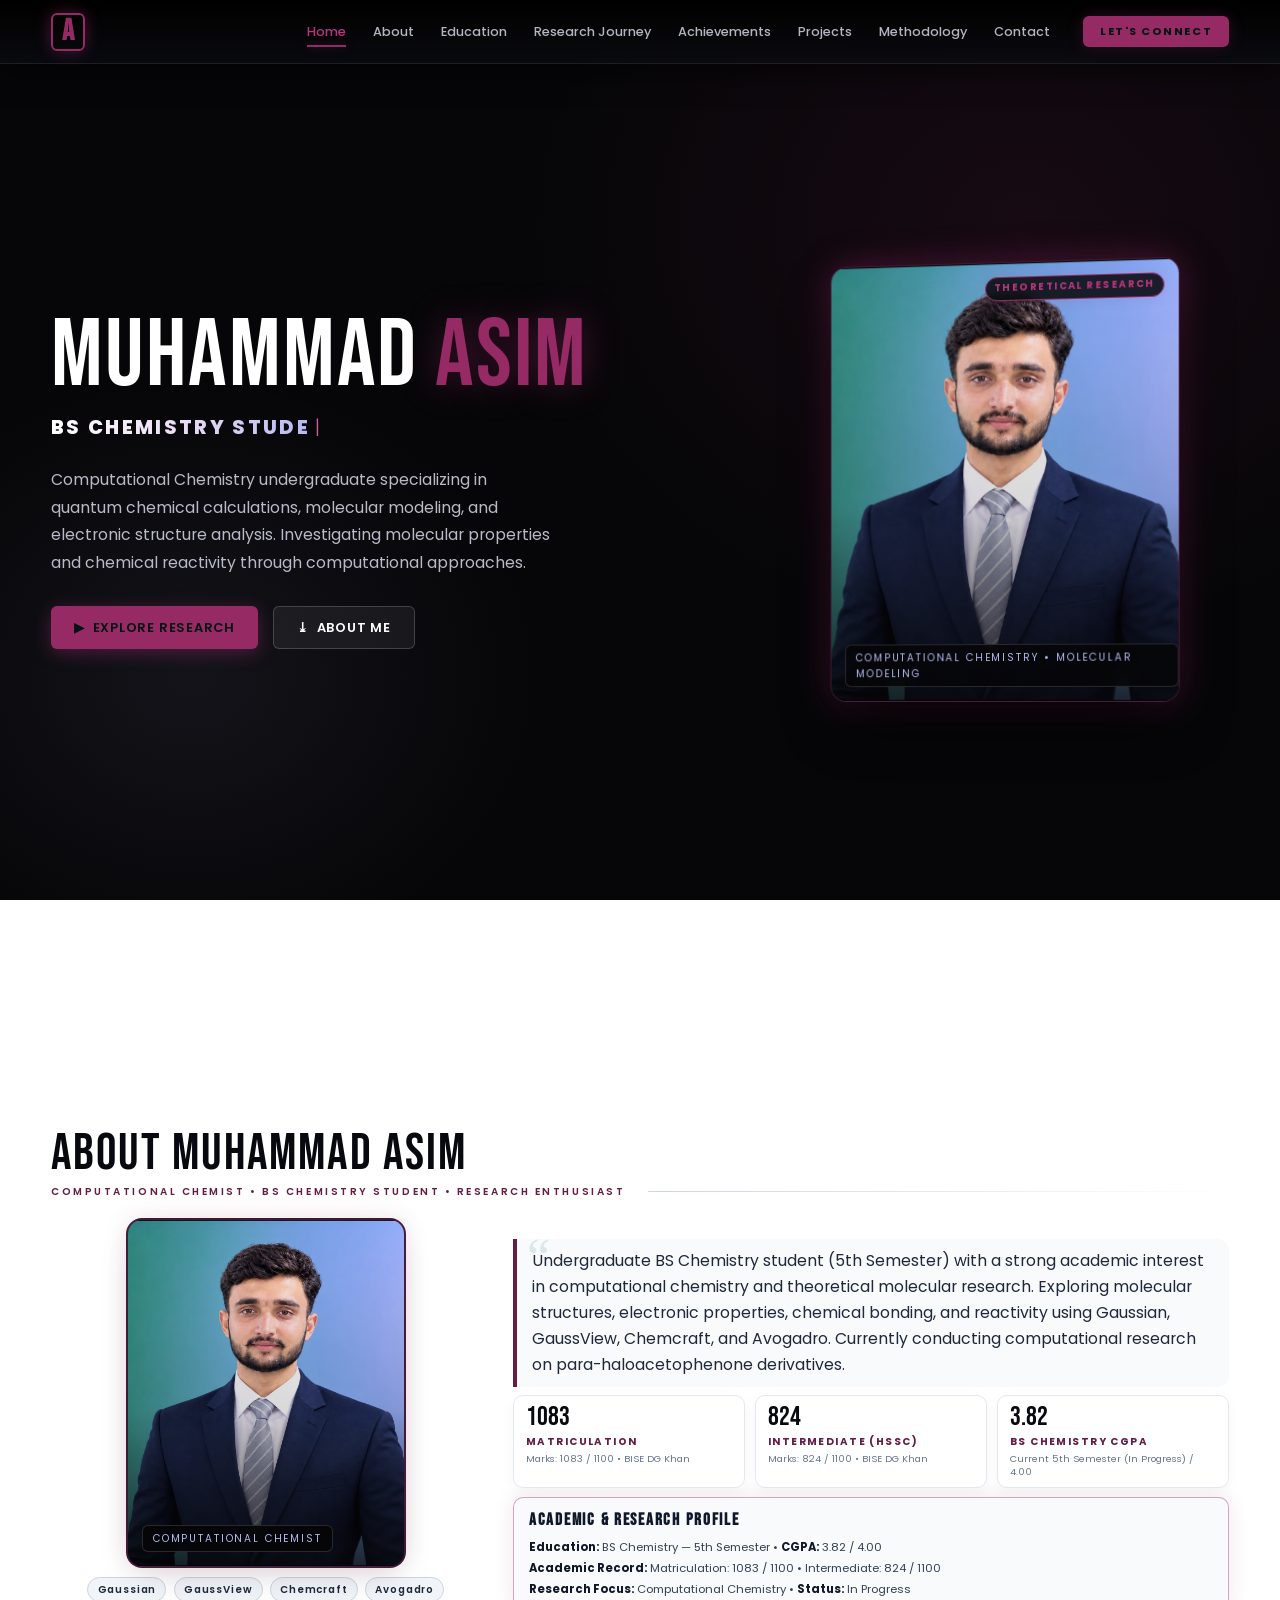
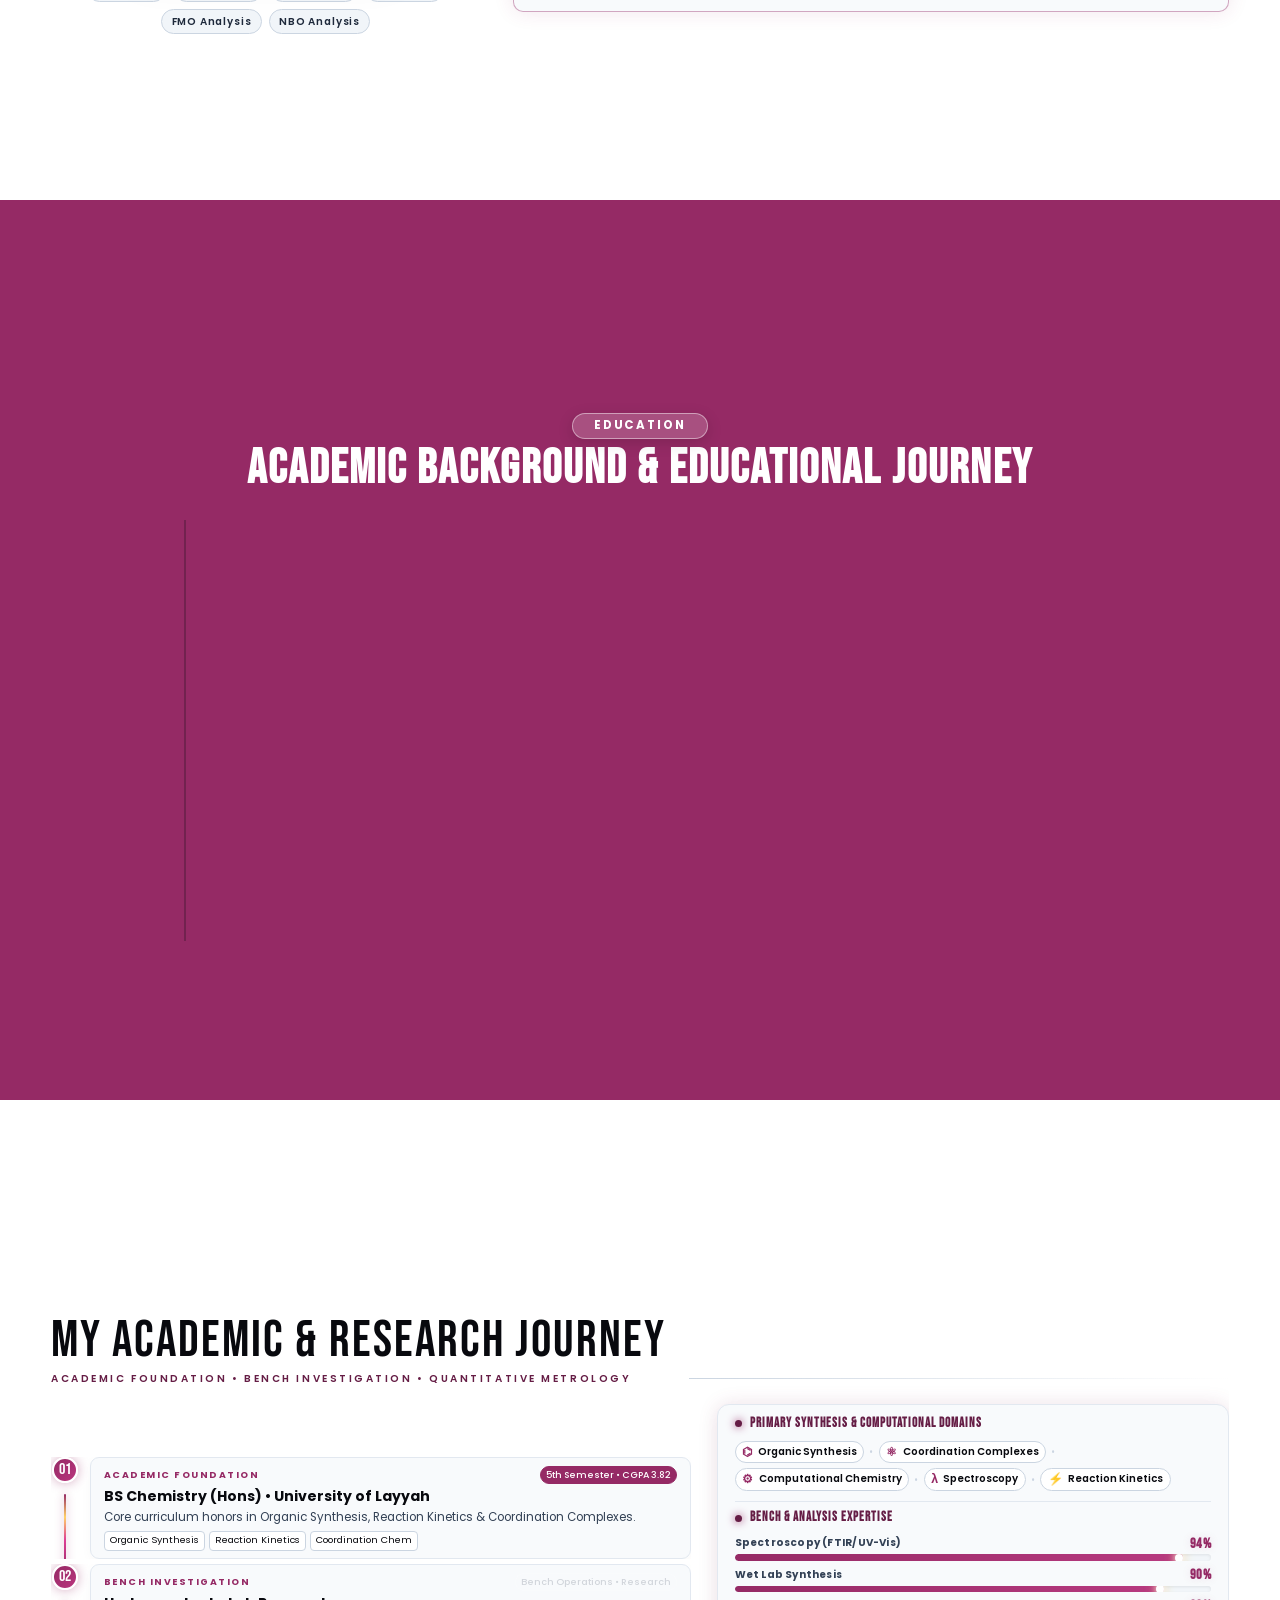
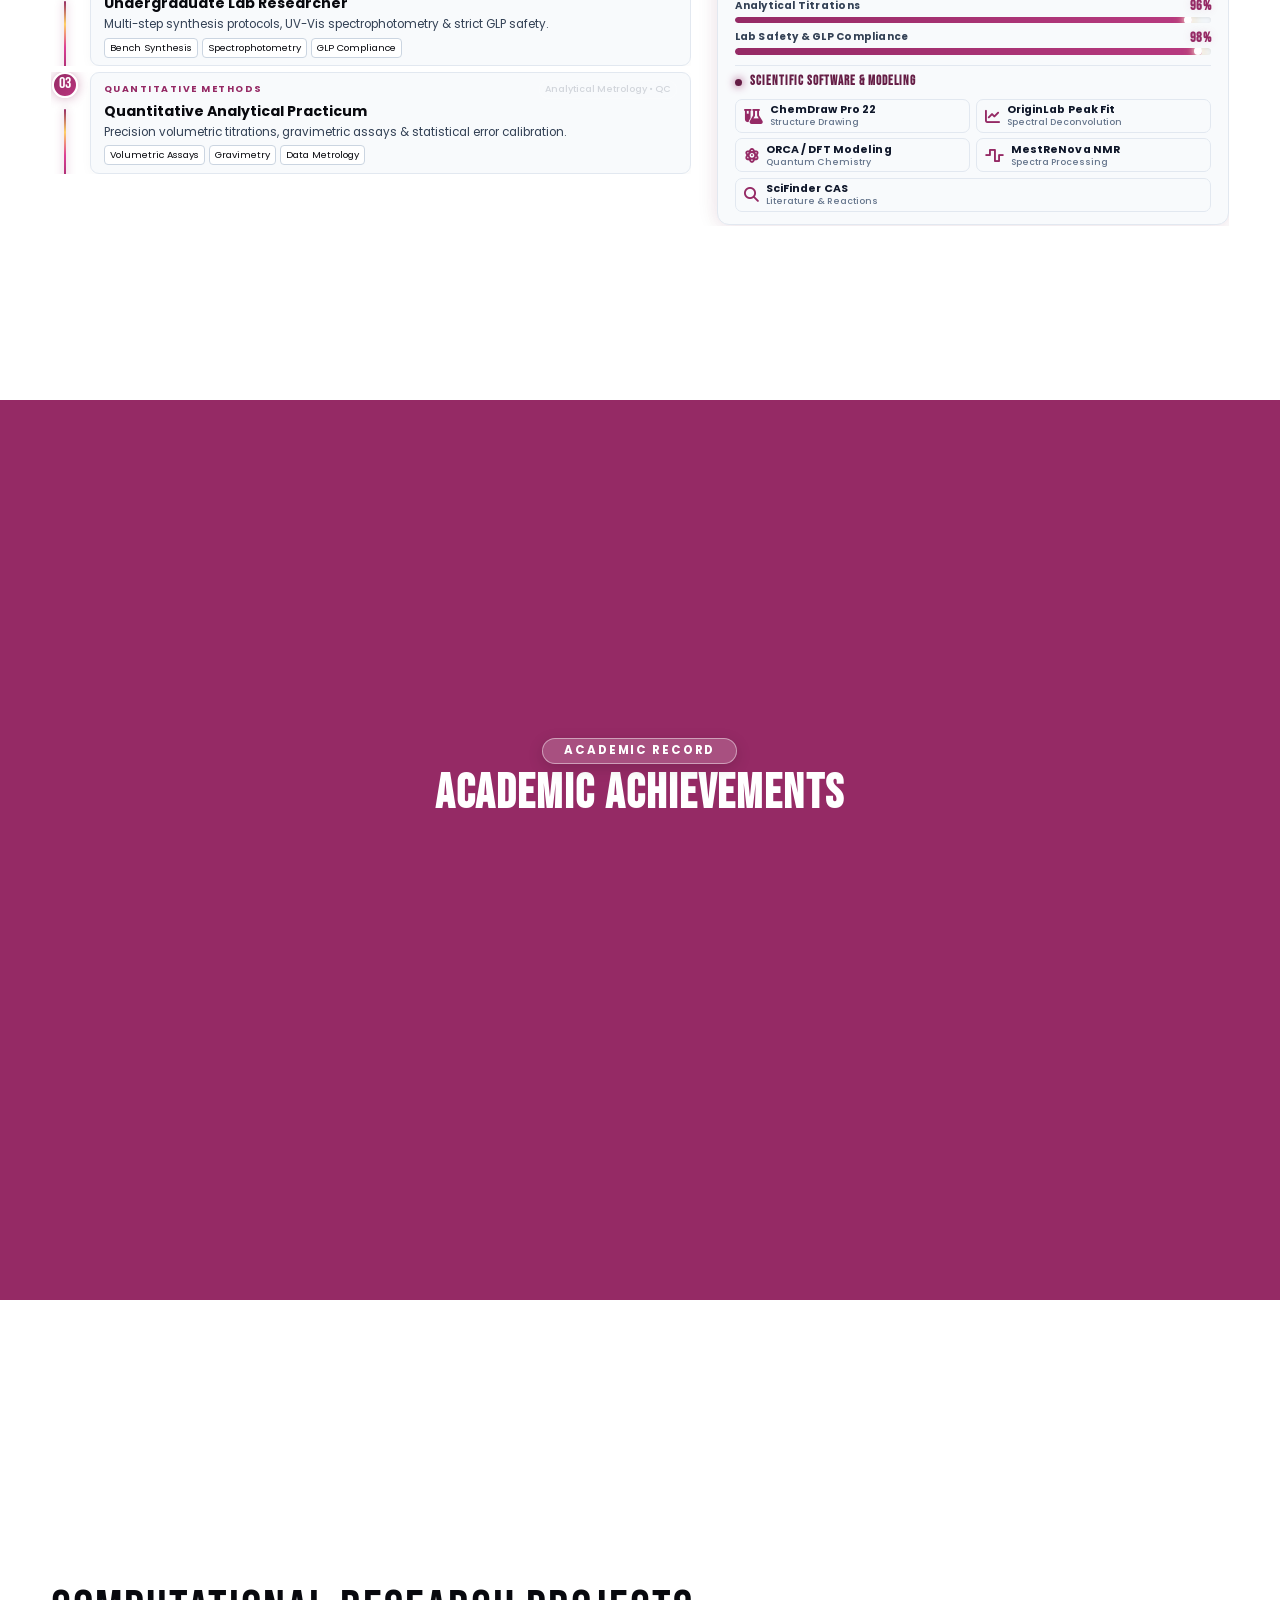
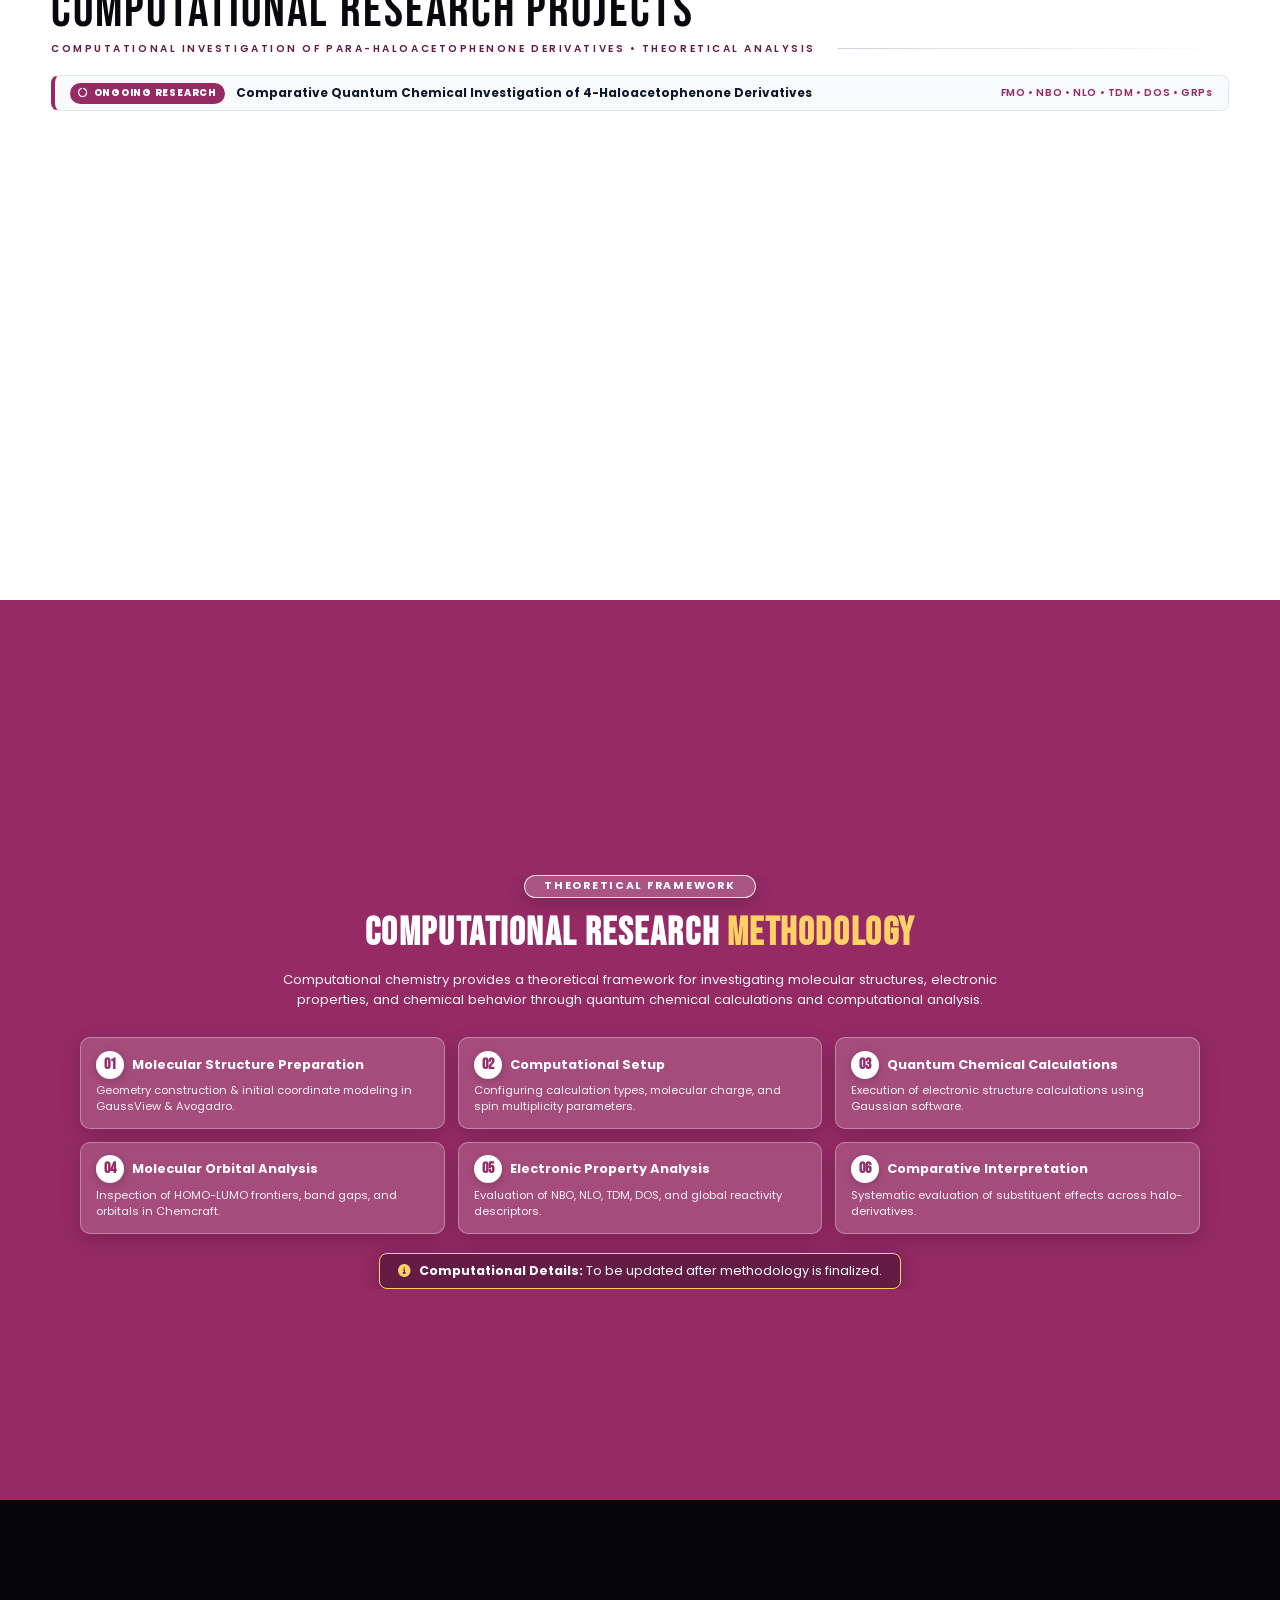
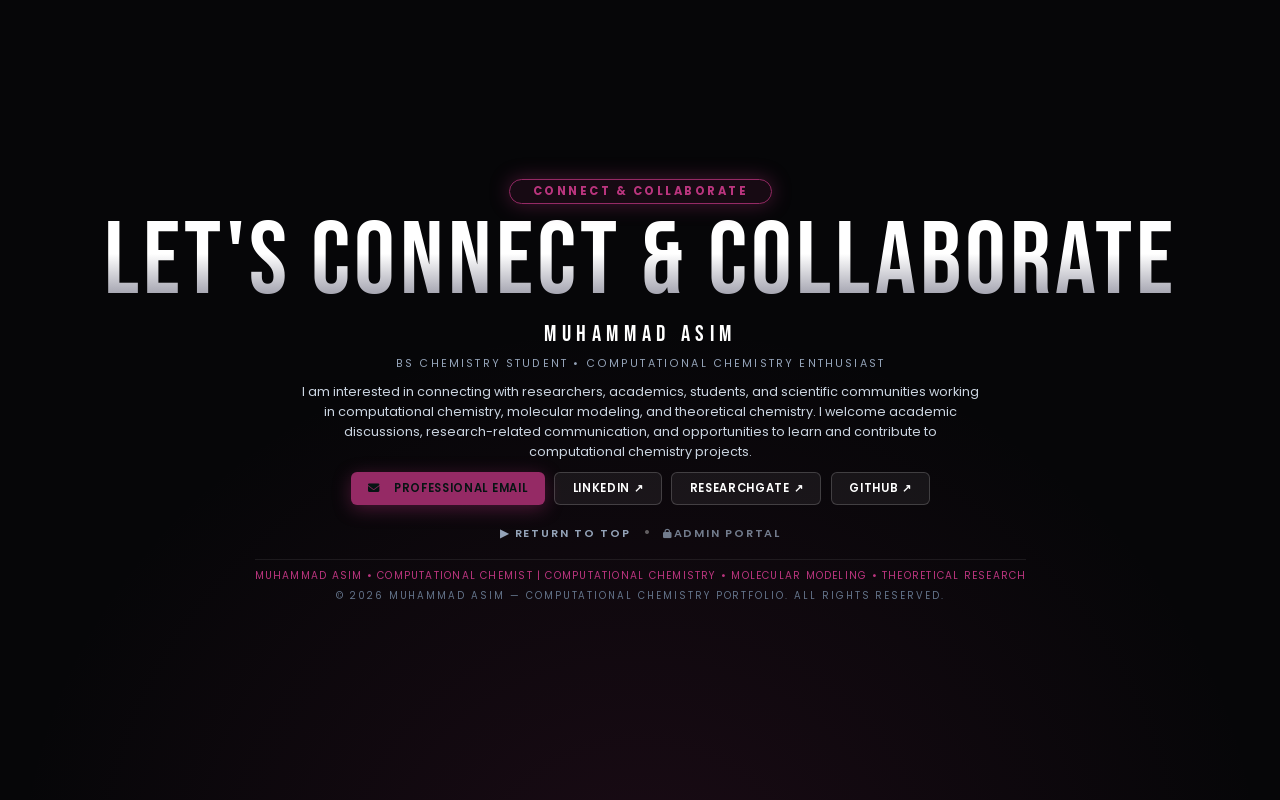
==== commit 49cbda67: "feat: rebrand M. Asim -> MUHAMMAD ASIM everywhere + new profile picture + mobile responsive hero tit" ====
--- a/index.html
+++ b/index.html
@@ -6,11 +6,11 @@
 <meta http-equiv="X-UA-Compatible" content="IE=edge">
 
 <!-- ══ PRIMARY SEO META TAGS ══ -->
-<title>M. ASIM — Computational Chemistry &amp; Molecular Modeling Portfolio</title>
-<meta name="title" content="M. ASIM — Computational Chemistry &amp; Molecular Modeling Portfolio">
-<meta name="description" content="Official portfolio of M. Asim — BS Chemistry Scholar at University of Layyah, specializing in Computational Chemistry, Quantum Chemical Calculations (Gaussian, ORCA, Chemcraft, Avogadro), and Molecular Modeling.">
-<meta name="keywords" content="M. Asim, Asim Chemistry, Computational Chemistry, Quantum Chemistry, Molecular Modeling, Gaussian 16, GaussView, Chemcraft, Avogadro, DFT Theory, FMO Analysis, University of Layyah, Layyah, Pakistan, Para-haloacetophenones">
-<meta name="author" content="M. Asim">
+<title>MUHAMMAD ASIM — Computational Chemistry &amp; Molecular Modeling Portfolio</title>
+<meta name="title" content="MUHAMMAD ASIM — Computational Chemistry &amp; Molecular Modeling Portfolio">
+<meta name="description" content="Official portfolio of Muhammad Asim — BS Chemistry Scholar at University of Layyah, specializing in Computational Chemistry, Quantum Chemical Calculations (Gaussian, ORCA, Chemcraft, Avogadro), and Molecular Modeling.">
+<meta name="keywords" content="Muhammad Asim, Asim Chemistry, Computational Chemistry, Quantum Chemistry, Molecular Modeling, Gaussian 16, GaussView, Chemcraft, Avogadro, DFT Theory, FMO Analysis, University of Layyah, Layyah, Pakistan, Para-haloacetophenones">
+<meta name="author" content="Muhammad Asim">
 <meta name="robots" content="index, follow, max-image-preview:large, max-snippet:-1, max-video-preview:-1">
 <meta name="googlebot" content="index, follow">
 <link rel="canonical" href="https://safiullah012.github.io/AsimPortfolio/">
@@ -22,16 +22,16 @@
 
 <!-- ══ OPEN GRAPH (Facebook, LinkedIn, WhatsApp) ══ -->
 <meta property="og:type" content="profile">
-<meta property="og:site_name" content="M. Asim Portfolio">
-<meta property="og:title" content="M. ASIM — Computational Chemistry &amp; Molecular Modeling Portfolio">
+<meta property="og:site_name" content="Muhammad Asim Portfolio">
+<meta property="og:title" content="MUHAMMAD ASIM — Computational Chemistry &amp; Molecular Modeling Portfolio">
 <meta property="og:description" content="Undergraduate BS Chemistry Scholar (5th Semester • CGPA 3.82) at University of Layyah specializing in computational quantum modeling, DFT electronic structure research, and molecular spectroscopy.">
 <meta property="og:url" content="https://safiullah012.github.io/AsimPortfolio/">
-<meta property="og:image" content="https://safiullah012.github.io/AsimPortfolio/assets/asim.jpeg?v=2">
-<meta property="og:image:secure_url" content="https://safiullah012.github.io/AsimPortfolio/assets/asim.jpeg?v=2">
+<meta property="og:image" content="https://safiullah012.github.io/AsimPortfolio/assets/asim.jpeg?v=3">
+<meta property="og:image:secure_url" content="https://safiullah012.github.io/AsimPortfolio/assets/asim.jpeg?v=3">
 <meta property="og:image:type" content="image/jpeg">
 <meta property="og:image:width" content="1200">
 <meta property="og:image:height" content="1200">
-<meta property="og:image:alt" content="M. Asim - Computational Chemist &amp; Undergraduate Researcher">
+<meta property="og:image:alt" content="Muhammad Asim - Computational Chemist &amp; Undergraduate Researcher">
 <meta property="og:locale" content="en_US">
 <meta property="profile:first_name" content="Muhammad">
 <meta property="profile:last_name" content="Asim">
@@ -40,14 +40,14 @@
 <!-- ══ TWITTER / X CARD ══ -->
 <meta name="twitter:card" content="summary_large_image">
 <meta name="twitter:url" content="https://safiullah012.github.io/AsimPortfolio/">
-<meta name="twitter:title" content="M. ASIM — Computational Chemistry &amp; Molecular Modeling Portfolio">
+<meta name="twitter:title" content="MUHAMMAD ASIM — Computational Chemistry &amp; Molecular Modeling Portfolio">
 <meta name="twitter:description" content="BS Chemistry Scholar (CGPA 3.82) at University of Layyah specializing in computational chemistry, quantum calculations, and molecular modeling.">
-<meta name="twitter:image" content="https://safiullah012.github.io/AsimPortfolio/assets/asim.jpeg?v=2">
-<meta name="twitter:image:alt" content="M. Asim - Computational Chemist">
+<meta name="twitter:image" content="https://safiullah012.github.io/AsimPortfolio/assets/asim.jpeg?v=3">
+<meta name="twitter:image:alt" content="Muhammad Asim - Computational Chemist">
 
 <!-- ══ FAVICON & TOUCH ICONS ══ -->
-<link rel="icon" type="image/jpeg" href="assets/asim.jpeg">
-<link rel="apple-touch-icon" href="assets/asim.jpeg">
+<link rel="icon" type="image/jpeg" href="assets/asim.jpeg?v=3">
+<link rel="apple-touch-icon" href="assets/asim.jpeg?v=3">
 
 <!-- ══ DNS PREFETCH & PRECONNECT (High-Speed Performance) ══ -->
 <link rel="preconnect" href="https://fonts.googleapis.com">
@@ -68,7 +68,7 @@
     {
       "@type": "Person",
       "@id": "https://safiullah012.github.io/AsimPortfolio/#person",
-      "name": "M. Asim",
+      "name": "Muhammad Asim",
       "givenName": "Muhammad",
       "familyName": "Asim",
       "jobTitle": "Computational Chemist & Undergraduate Researcher",
@@ -82,7 +82,7 @@
         "name": "University of Layyah",
         "department": "Department of Chemistry"
       },
-      "image": "https://safiullah012.github.io/AsimPortfolio/assets/asim.jpeg",
+      "image": "https://safiullah012.github.io/AsimPortfolio/assets/asim.jpeg?v=3",
       "url": "https://safiullah012.github.io/AsimPortfolio/",
       "email": "mailto:seefooo63@gmail.com",
       "address": {
@@ -115,8 +115,8 @@
       "@type": "WebSite",
       "@id": "https://safiullah012.github.io/AsimPortfolio/#website",
       "url": "https://safiullah012.github.io/AsimPortfolio/",
-      "name": "M. Asim Portfolio",
-      "description": "Computational Chemistry and Molecular Modeling Portfolio of M. Asim",
+      "name": "Muhammad Asim Portfolio",
+      "description": "Computational Chemistry and Molecular Modeling Portfolio of Muhammad Asim",
       "publisher": {
         "@id": "https://safiullah012.github.io/AsimPortfolio/#person"
       },
@@ -126,7 +126,7 @@
       "@type": "ProfilePage",
       "@id": "https://safiullah012.github.io/AsimPortfolio/#webpage",
       "url": "https://safiullah012.github.io/AsimPortfolio/",
-      "name": "M. ASIM — Computational Chemistry & Molecular Modeling Portfolio",
+      "name": "MUHAMMAD ASIM — Computational Chemistry & Molecular Modeling Portfolio",
       "isPartOf": {
         "@id": "https://safiullah012.github.io/AsimPortfolio/#website"
       },
@@ -297,7 +297,7 @@
   <!-- ================= NAVBAR ================= -->
   <nav class="nav">
     <div class="nav-container">
-      <a href="#home" class="m-logo" aria-label="M. Asim Home">A</a>
+      <a href="#home" class="m-logo" aria-label="Muhammad Asim Home">A</a>
       <div class="nav-right">
         <div class="links" id="navLinks">
           <a href="#home" class="active">Home</a>
@@ -334,7 +334,7 @@
         </div>
         <div class="hero-art motion-reveal motion-stagger-2">
           <div class="portrait-card">
-            <img src="assets/asim.jpeg?v=2" alt="M. Asim - Computational Chemist" class="portrait-img">
+            <img src="assets/asim.jpeg?v=3" alt="Muhammad Asim - Computational Chemist" class="portrait-img">
             <div class="portrait-overlay"></div>
             <span class="status-chip">THEORETICAL RESEARCH</span>
             <span class="badge">COMPUTATIONAL CHEMISTRY &bull; MOLECULAR MODELING</span>
@@ -349,7 +349,7 @@
     <div class="container">
       <div class="sec-head motion-reveal">
         <div>
-          <h2>About M. Asim</h2>
+          <h2>About Muhammad Asim</h2>
           <p class="sec-subtitle">COMPUTATIONAL CHEMIST &bull; BS CHEMISTRY STUDENT &bull; RESEARCH ENTHUSIAST</p>
         </div>
         <span class="rule"></span>
@@ -357,7 +357,7 @@
       <div class="about-grid">
         <div class="about-visual motion-reveal">
           <div class="portrait-card">
-            <img src="assets/asim.jpeg?v=2" alt="M. Asim - Computational Chemist" class="portrait-img">
+            <img src="assets/asim.jpeg?v=3" alt="Muhammad Asim - Computational Chemist" class="portrait-img">
             <div class="portrait-overlay"></div>
             <span class="badge">COMPUTATIONAL CHEMIST</span>
           </div>
@@ -914,7 +914,7 @@
     <div class="container footer-center-container motion-reveal">
       <div class="pill pill-contact" aria-hidden="true">CONNECT &amp; COLLABORATE</div>
       <h2 class="tbc">LET'S CONNECT &amp; COLLABORATE</h2>
-      <p class="tbc-name">M. ASIM</p>
+      <p class="tbc-name">MUHAMMAD ASIM</p>
       <p class="tbc-role">BS CHEMISTRY STUDENT &bull; COMPUTATIONAL CHEMISTRY ENTHUSIAST</p>
       <p class="tbc-desc">
         I am interested in connecting with researchers, academics, students, and scientific communities working in computational chemistry, molecular modeling, and theoretical chemistry. I welcome academic discussions, research-related communication, and opportunities to learn and contribute to computational chemistry projects.
@@ -931,8 +931,8 @@
         <a href="admin/" style="font-size: 0.74rem; opacity: 0.75; letter-spacing: 0.12em;"><i class="fas fa-lock" style="font-size: 0.65rem;"></i> ADMIN PORTAL</a>
       </div>
       <div class="footer-bottom-info">
-        <p class="footer-tagline">M. ASIM &bull; COMPUTATIONAL CHEMIST<br>COMPUTATIONAL CHEMISTRY &bull; MOLECULAR MODELING &bull; THEORETICAL RESEARCH</p>
-        <p class="copyright">&copy; 2026 M. ASIM &mdash; COMPUTATIONAL CHEMISTRY PORTFOLIO. ALL RIGHTS RESERVED.</p>
+        <p class="footer-tagline">MUHAMMAD ASIM &bull; COMPUTATIONAL CHEMIST<br>COMPUTATIONAL CHEMISTRY &bull; MOLECULAR MODELING &bull; THEORETICAL RESEARCH</p>
+        <p class="copyright">&copy; 2026 MUHAMMAD ASIM &mdash; COMPUTATIONAL CHEMISTRY PORTFOLIO. ALL RIGHTS RESERVED.</p>
       </div>
     </div>
   </footer>
--- a/css/style.css
+++ b/css/style.css
@@ -732,21 +732,26 @@
 .hero-title {
   font-family: var(--font-display);
   font-weight: 400;
-  font-size: clamp(4.5rem, 10.5vw, 9rem);
+  font-size: clamp(3.2rem, 7.5vw, 7.5rem);
   line-height: 0.88;
   letter-spacing: 0.02em;
   color: var(--white);
+  word-break: normal;
+  overflow-wrap: break-word;
 }
 
 .hero-title .name-white {
   color: #ffffff !important;
   display: inline-block;
+  white-space: nowrap;
 }
 
 .hero-title em {
   font-style: normal;
   color: var(--teal);
   text-shadow: 0 0 35px var(--teal-glow);
+  display: inline-block;
+  white-space: nowrap;
 }
 
 .hero-tag {
@@ -1562,6 +1567,17 @@
     gap: 2.2rem;
   }
 
+  .hero-title {
+    font-size: clamp(2.8rem, 8.5vw, 5.2rem);
+    line-height: 0.94;
+    word-break: normal;
+  }
+
+  .sec-head h2 {
+    font-size: clamp(2rem, 5.5vw, 3rem);
+    line-height: 0.98;
+  }
+
   .hero-desc {
     margin-inline: auto;
   }
@@ -1621,6 +1637,17 @@
     display: none;
   }
 
+  .hero-title {
+    font-size: clamp(2.4rem, 9.8vw, 3.8rem);
+    line-height: 0.95;
+    margin-bottom: 0.4rem;
+  }
+
+  .sec-head h2 {
+    font-size: clamp(1.8rem, 6.2vw, 2.5rem);
+    line-height: 1.0;
+  }
+
   .about-facts {
     grid-template-columns: 1fr;
   }
@@ -1631,6 +1658,17 @@
 }
 
 @media (max-width: 480px) {
+  .hero-title {
+    font-size: clamp(2rem, 11vw, 2.9rem);
+    line-height: 0.98;
+    margin-bottom: 0.35rem;
+  }
+
+  .sec-head h2 {
+    font-size: clamp(1.5rem, 7.5vw, 2.1rem);
+    line-height: 1.05;
+  }
+
   .acad-main-score {
     flex-direction: column;
     gap: 0.1rem;
